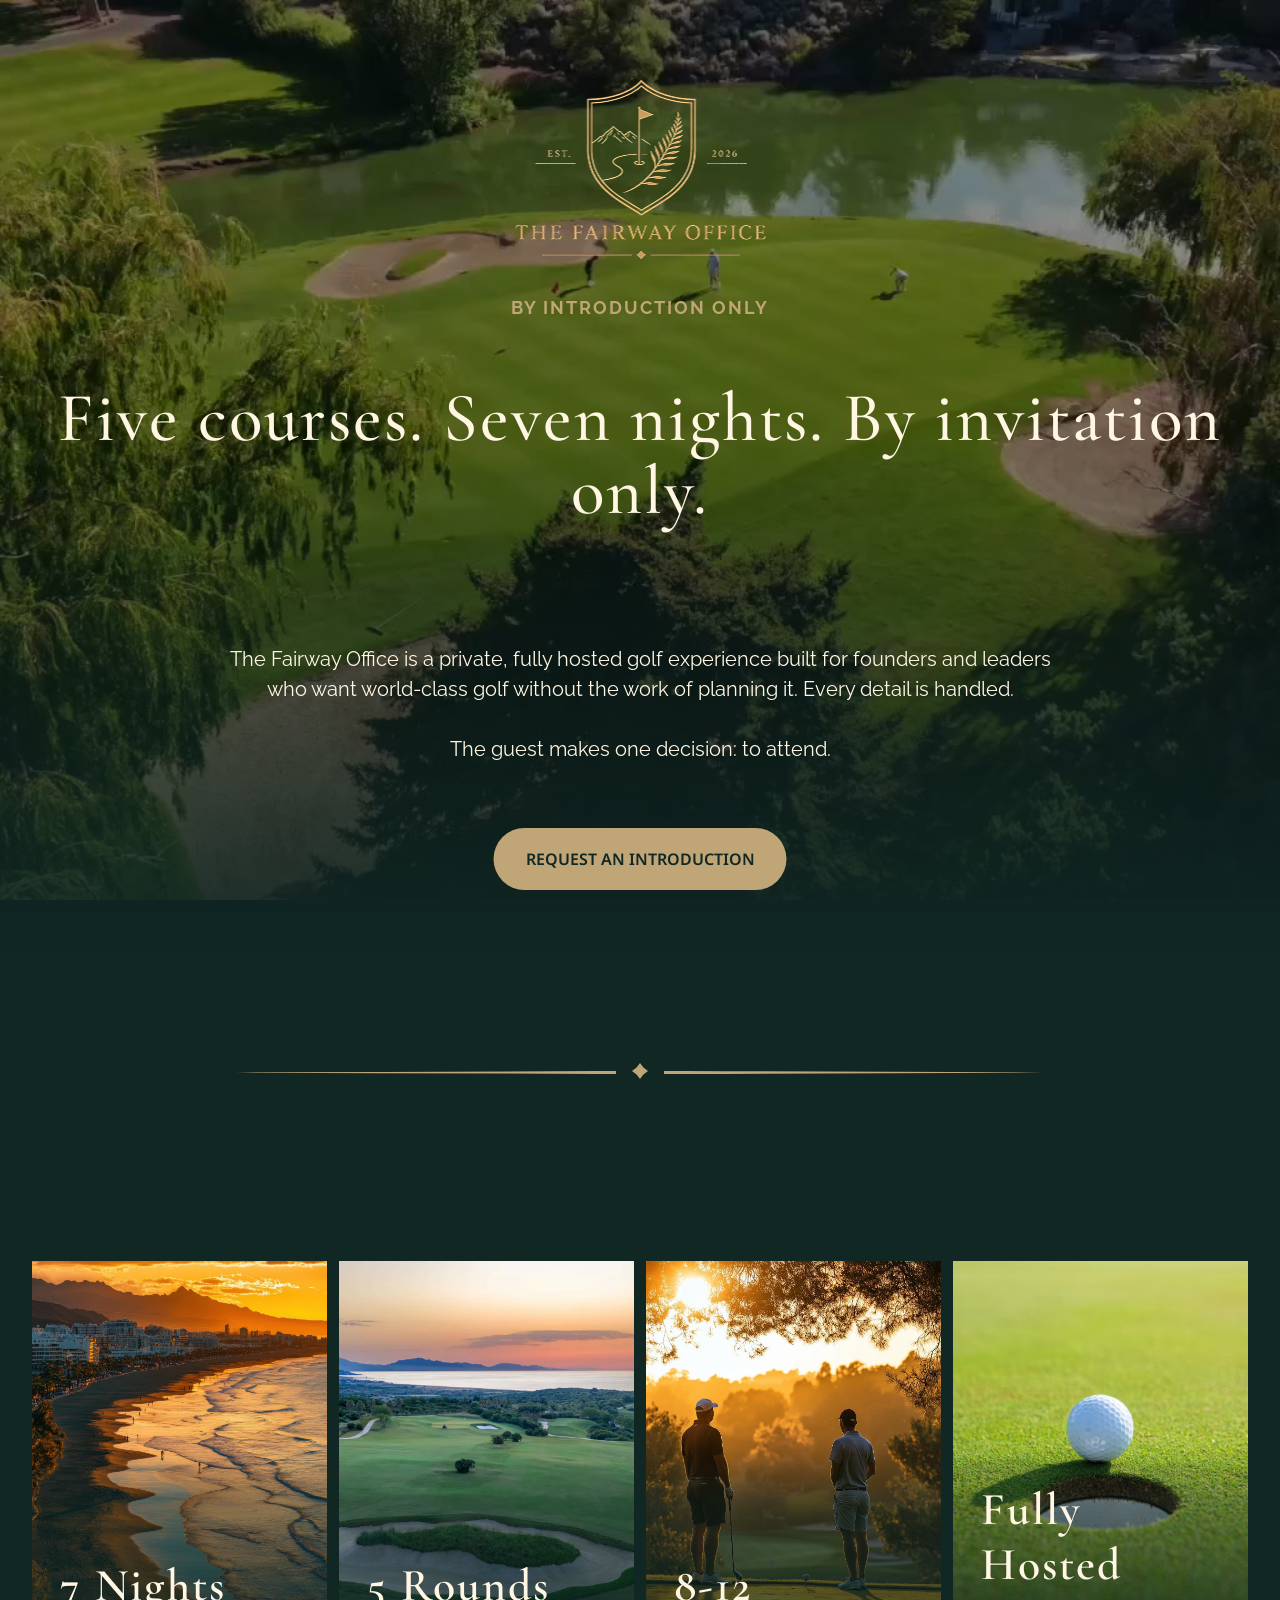
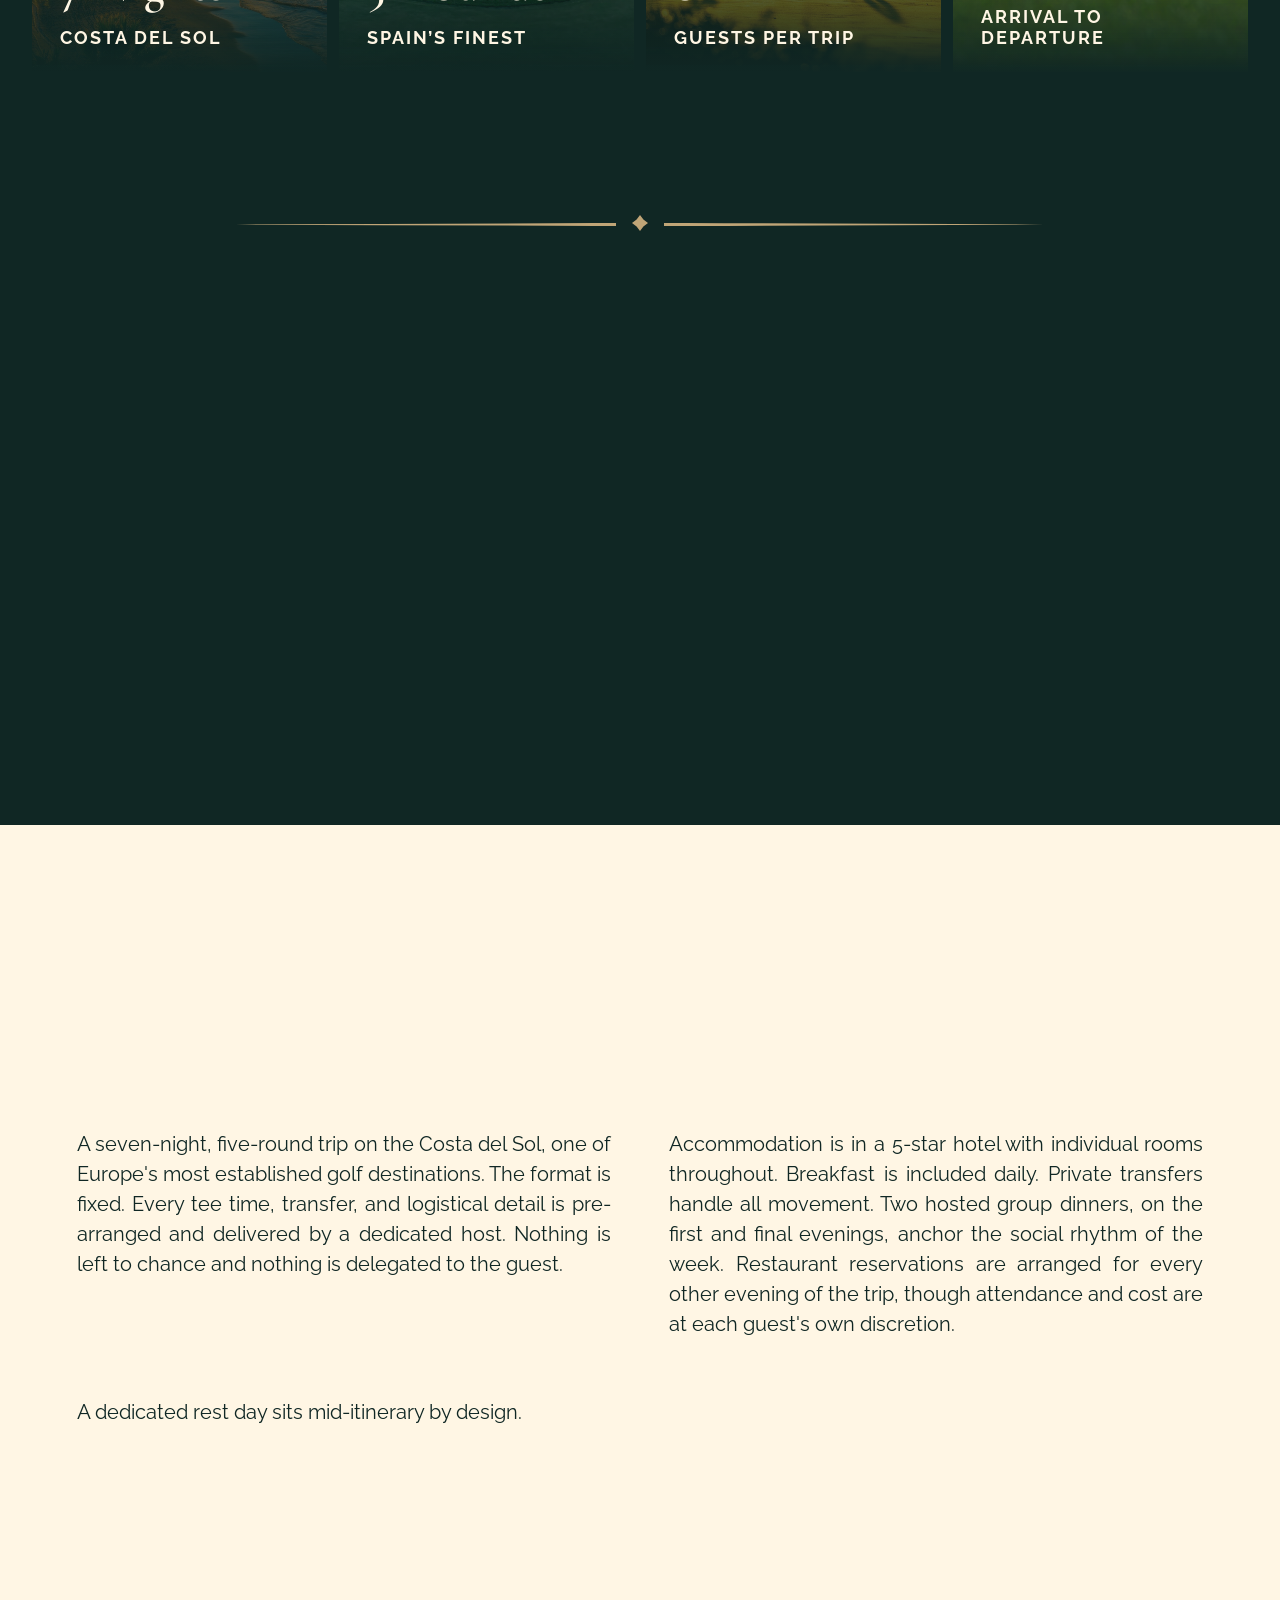
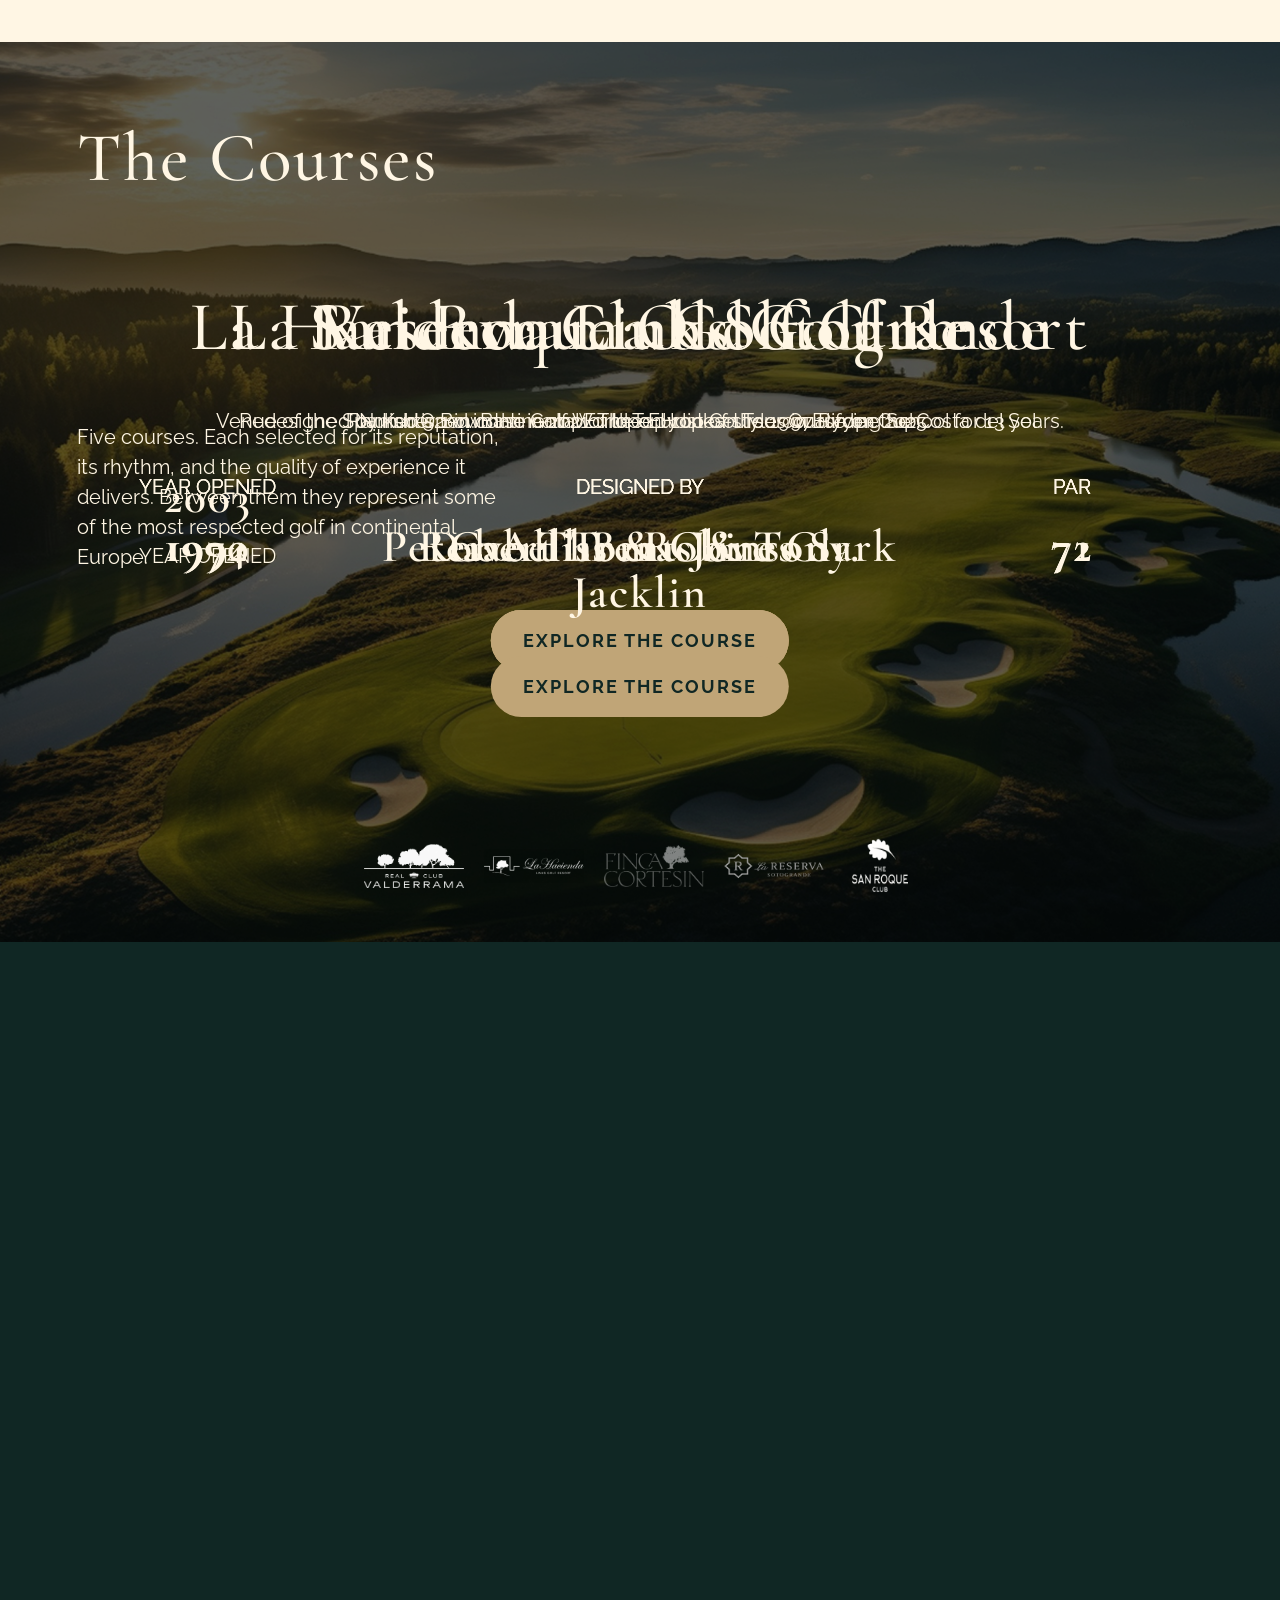
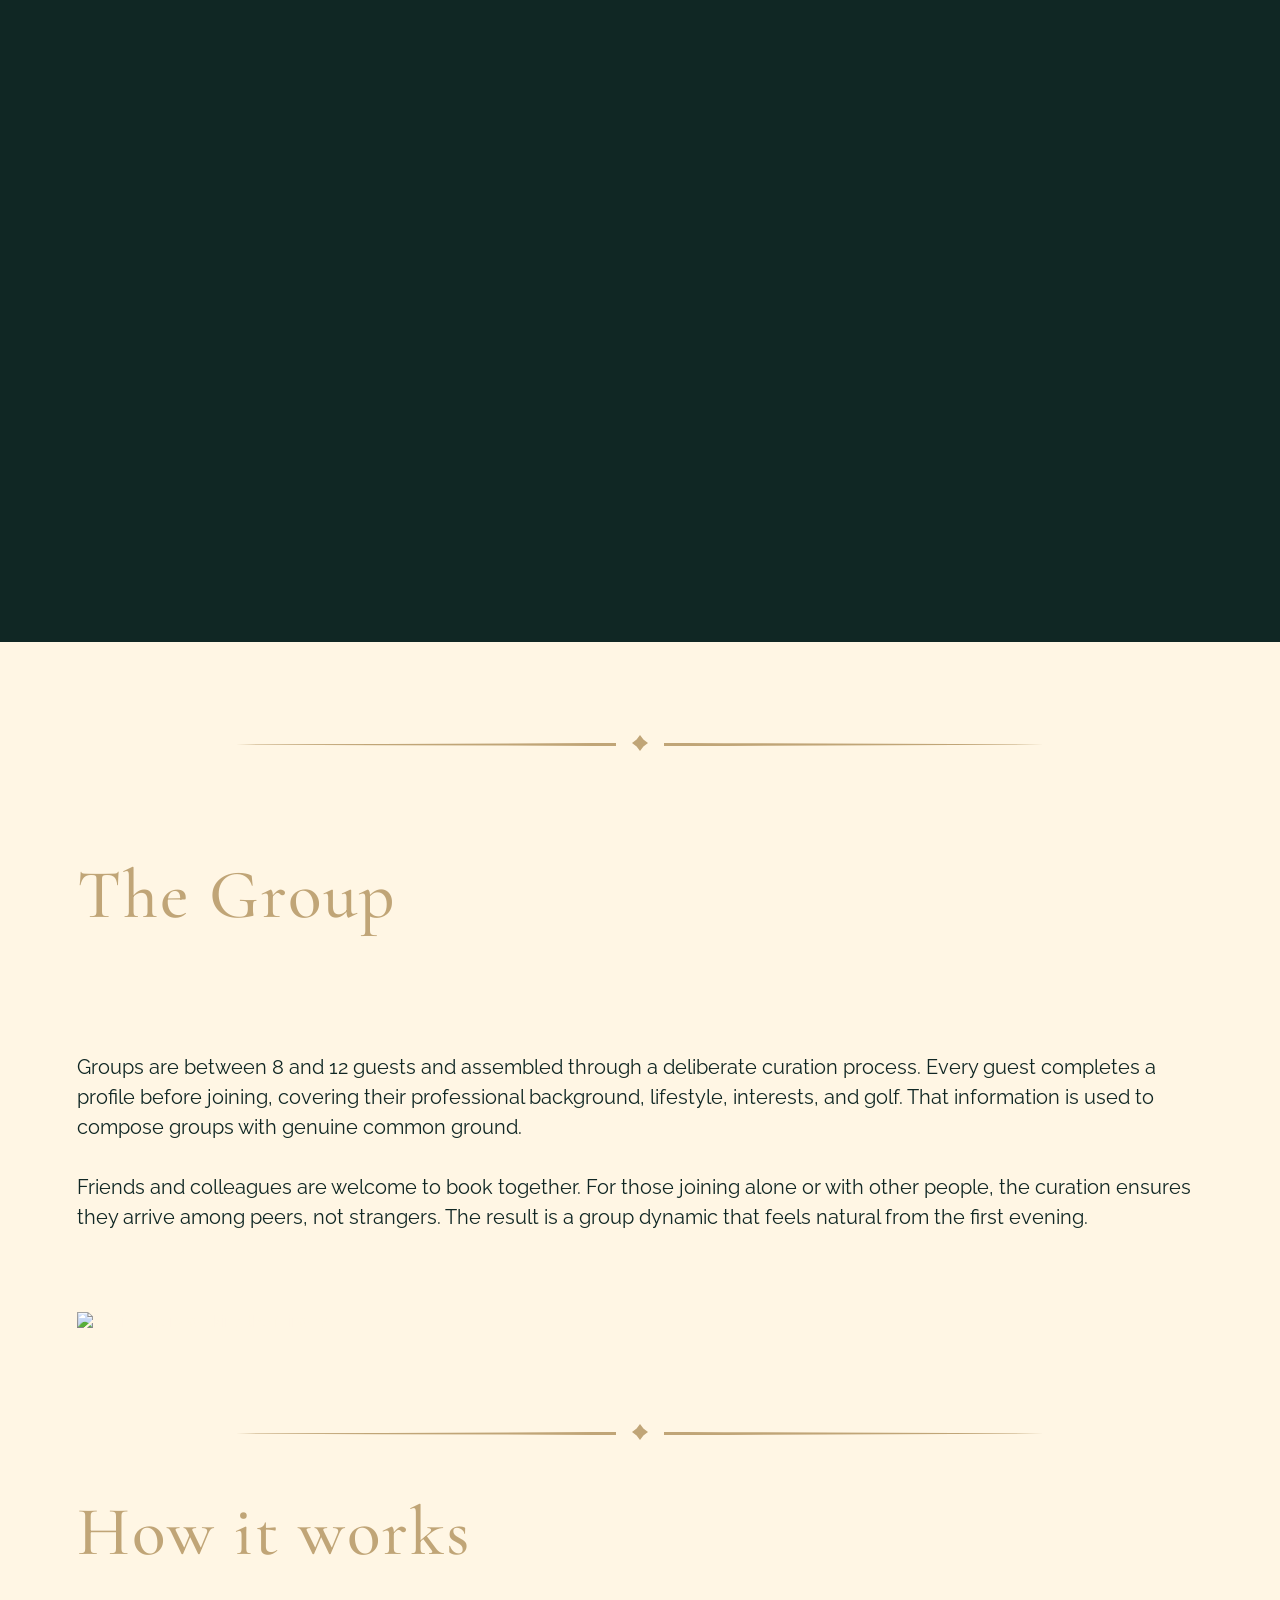
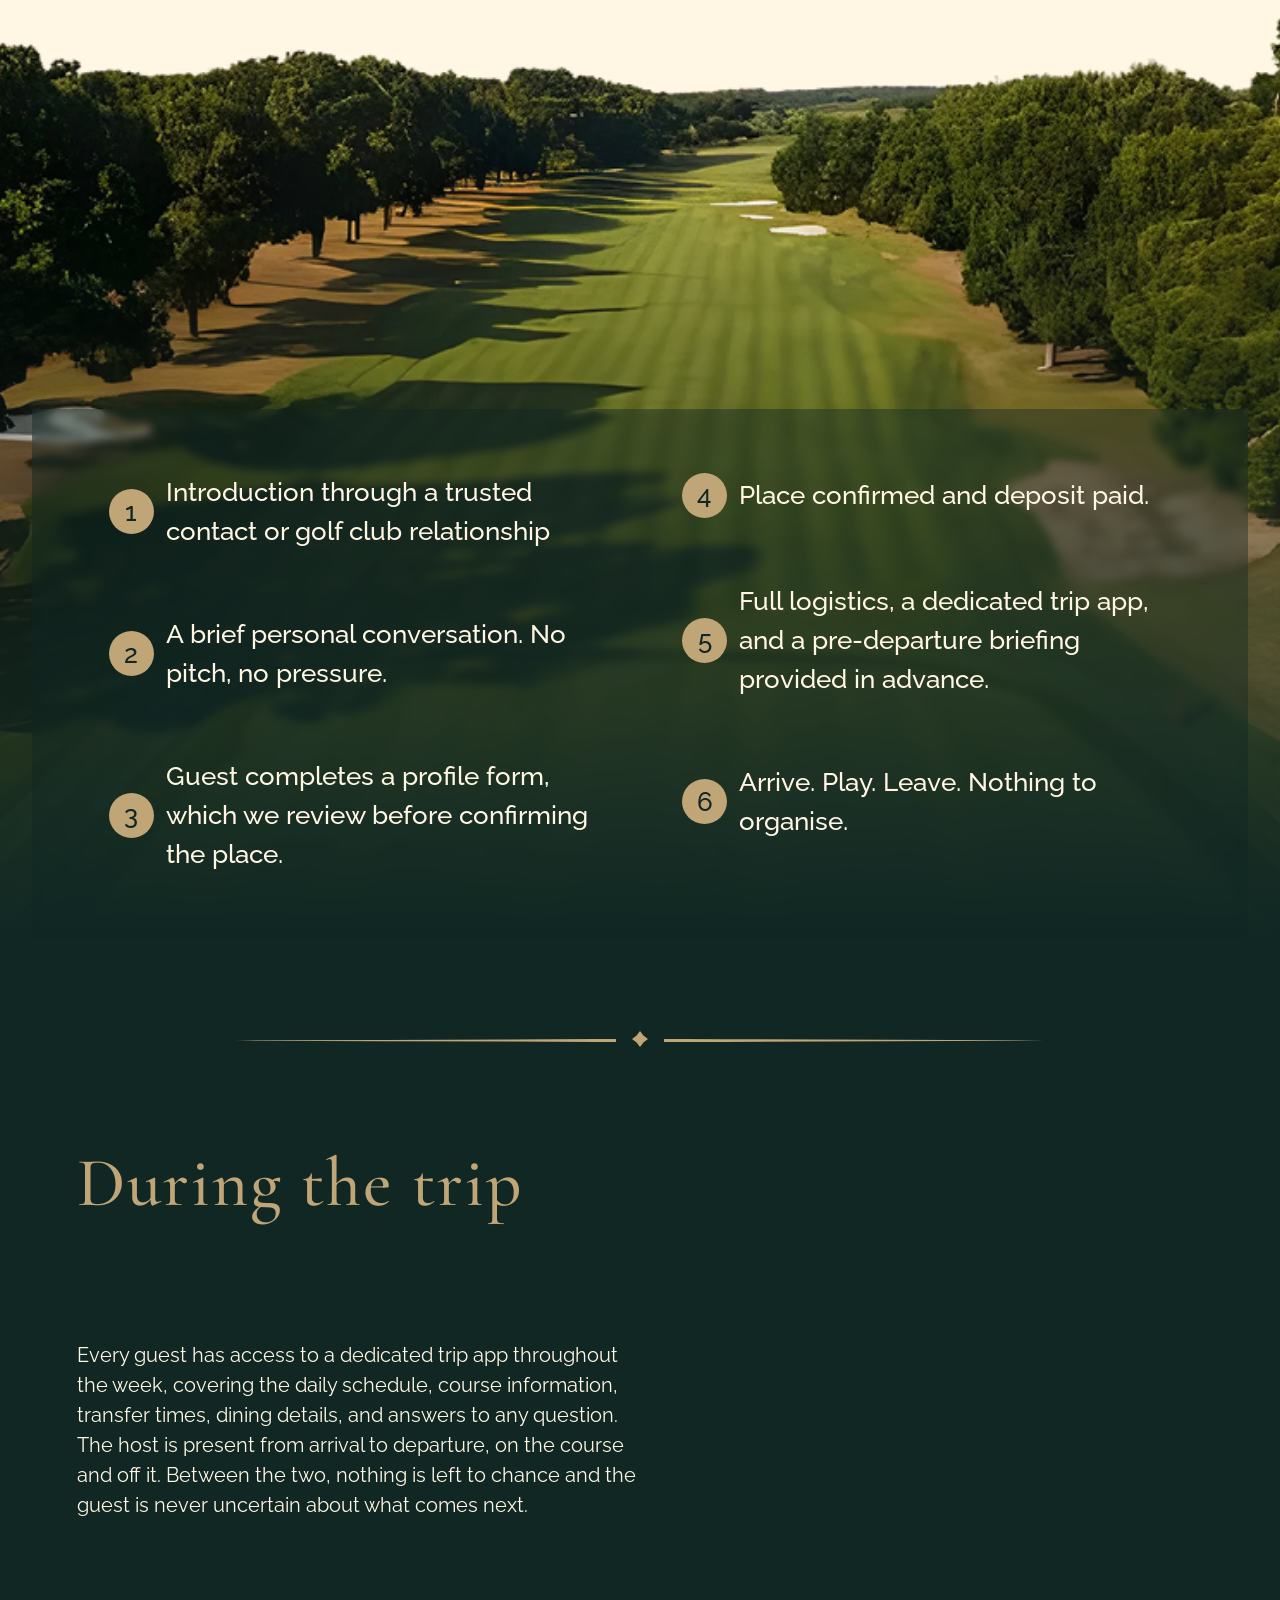
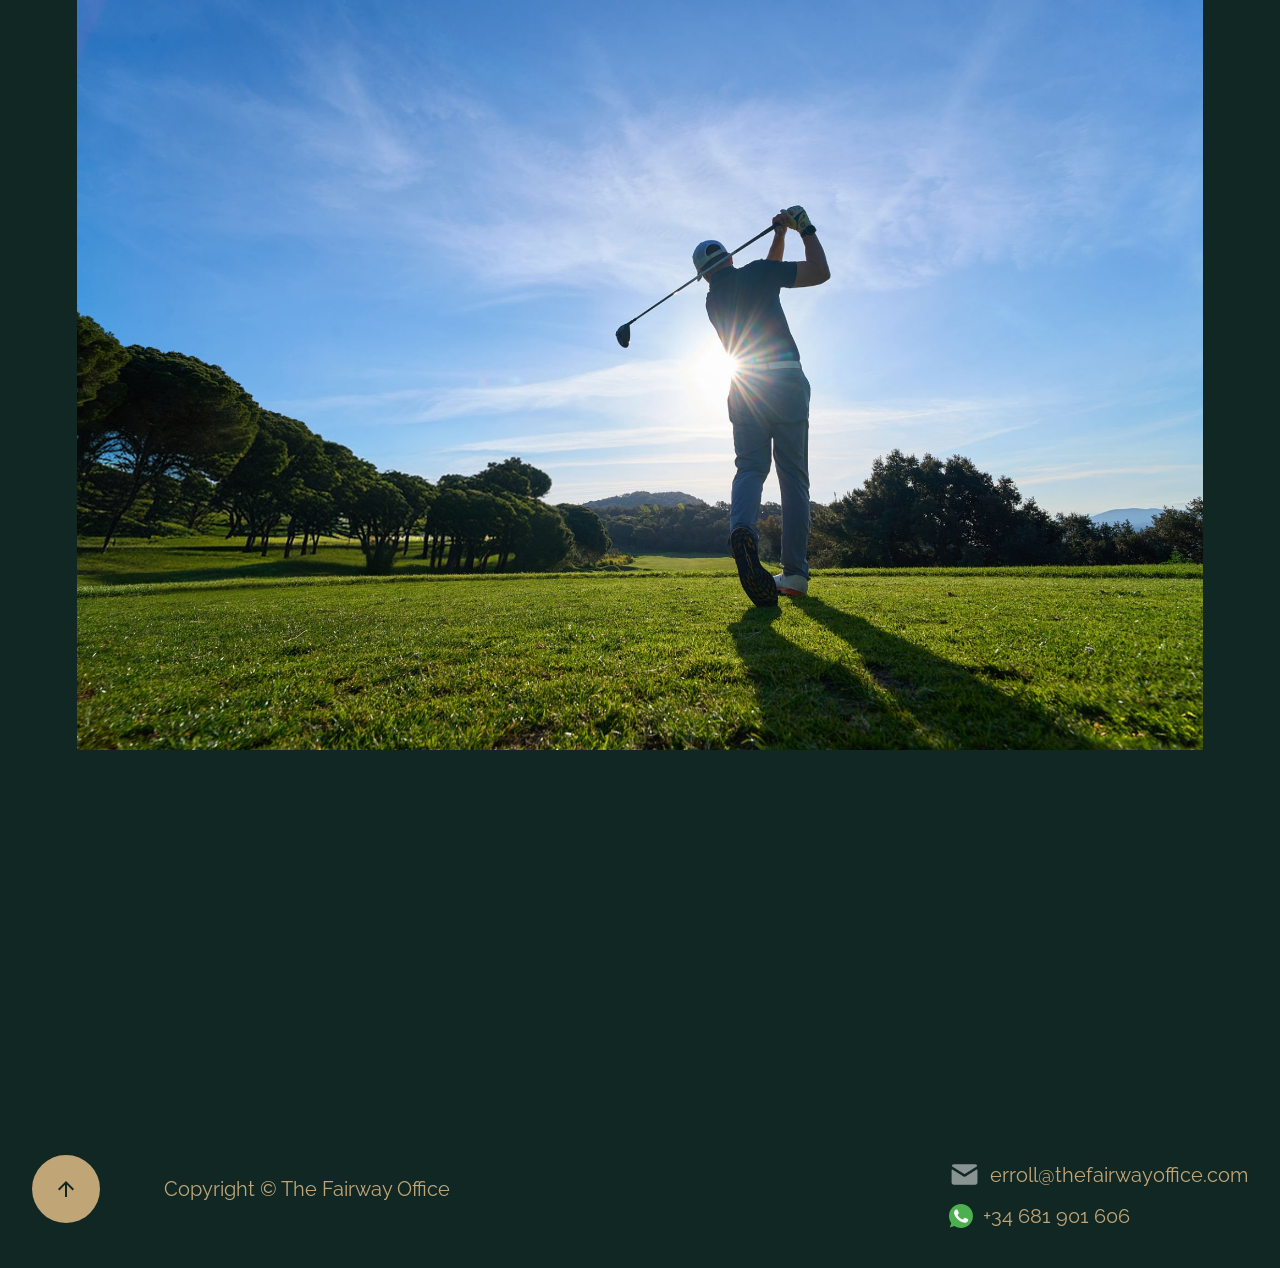
==== index.html @ 945cb7bc "Actualizado imágenes y actualizado textos de "The Courses"" ====
<!doctype html>
<html lang="en">
  <head>
    <meta charset="UTF-8" />
    <meta name="viewport" content="width=device-width, initial-scale=1.0" />
    <title>The Fairway Office</title>
    <link rel="preconnect" href="https://fonts.googleapis.com" />
    <link rel="preconnect" href="https://fonts.gstatic.com" crossorigin />
    <link
      href="https://fonts.googleapis.com/css2?family=Cormorant+Garamond:wght@400;500;600;700&family=Raleway:wght@400;500;600;700&family=Noto+Sans:wght@600&display=swap"
      rel="stylesheet"
    />
    <link rel="stylesheet" href="styles.css" />
  </head>
  <body id="top">
    <!-- ── HERO ────────────────────────────────────── -->
    <section id="hero">
      <!-- No src at parse time: script.js probes the autoplay policy with a
           detached video first. If Safari denies autoplay, the visible
           element never enters the blocked state (which paints a permanent
           native play button) and runs as an animated MP4 poster instead -->
      <video
        muted
        playsinline
        loop
        preload="auto"
        poster="assets/hero-poster.jpg"
        style="width: 100vw; height: 100vh; object-fit: cover"
      ></video>
      <div class="hero-shade"></div>
      <div class="hero-fade"></div>

      <div class="hero-inner">
        <div class="hero-brand">
          <img src="assets/logo.png" alt="The Fairway Office logo" />
          <span>By introduction only</span>
        </div>

        <h1 class="hero-title">
          Five courses. Seven nights. By invitation only.
        </h1>

        <div class="hero-lead">
          <p>
            The Fairway Office is a private, fully hosted golf experience built
            for founders and leaders who want world-class golf without the work
            of planning it. Every detail is handled.
          </p>
          <p>The guest makes one decision: to attend.</p>
        </div>

        <a href="mailto:erroll@thefairwayoffice.com" class="pill hero-cta"
          >REQUEST AN INTRODUCTION</a
        >
      </div>
    </section>

    <!-- ── ABOUT ───────────────────────────────────── -->
    <div class="divider-row">
      <img class="divider" src="assets/divider.svg" alt="" />
    </div>

    <section id="stats">
      <div class="stat-card reveal">
        <img
          src="assets/stat-1.jpg"
          alt="Golf course at sunset"
          loading="lazy"
        />
        <div class="stat-card-text">
          <strong>7 Nights</strong>
          <small>Costa del Sol</small>
        </div>
      </div>
      <div class="stat-card reveal delay-1">
        <img src="assets/stat-2.png" alt="Golfers at dusk" loading="lazy" />
        <div class="stat-card-text">
          <strong>5 Rounds</strong>
          <small>Spain&rsquo;s Finest</small>
        </div>
      </div>
      <div class="stat-card reveal delay-2">
        <img src="assets/stat-3.jpg" alt="Golf group" loading="lazy" />
        <div class="stat-card-text">
          <strong>8-12</strong>
          <small>Guests per Trip</small>
        </div>
      </div>
      <div class="stat-card reveal delay-2">
        <img src="assets/stat-4.jpg" alt="Golf ball on green" loading="lazy" />
        <div class="stat-card-text">
          <strong>Fully Hosted</strong>
          <small>Arrival to Departure</small>
        </div>
      </div>
    </section>

    <!-- ── EXPERIENCE ──────────────────────────────── -->
    <div class="divider-row" style="padding-top: 143px">
      <img class="divider" src="assets/divider.svg" alt="" />
    </div>

    <section id="experience">
      <div class="container">
        <h2 class="headline reveal">The Experience</h2>
      </div>

      <div class="collage-band">
        <div class="collage">
          <div class="panel panel-1">
            <img src="assets/experience.jpg" alt="" />
          </div>
          <div class="panel panel-2">
            <img src="assets/experience.jpg" alt="" />
          </div>
          <div class="panel panel-3">
            <img src="assets/experience.jpg" alt="Golf course panorama" />
          </div>
          <div class="panel panel-4">
            <img src="assets/experience.jpg" alt="" />
          </div>
          <div class="panel panel-5">
            <img src="assets/experience.jpg" alt="" />
          </div>
        </div>
      </div>

      <div class="cream">
        <div class="container exp-columns">
          <p class="body-text reveal">
            A seven-night, five-round trip on the Costa del Sol, one of Europe's
            most established golf destinations. The format is fixed. Every tee
            time, transfer, and logistical detail is pre-arranged and delivered
            by a dedicated host. Nothing is left to chance and nothing is
            delegated to the guest.
          </p>
          <p class="body-text reveal delay-1">
            Accommodation is in a 5-star hotel with individual rooms throughout.
            Breakfast is included daily. Private transfers handle all movement.
            Two hosted group dinners, on the first and final evenings, anchor
            the social rhythm of the week. Restaurant reservations are arranged
            for every other evening of the trip, though attendance and cost are
            at each guest's own discretion.
          </p>
          <p class="body-text reveal delay-2">
            A dedicated rest day sits mid-itinerary by design.
          </p>
        </div>
      </div>
    </section>

    <!-- ── COURSES ─────────────────────────────────── -->
    <section id="courses">
      <div class="courses-scroll-wrapper">
        <div class="courses-sticky">
          <!-- Per-course backgrounds (index 0 = overview, 1-5 = courses) -->
          <div class="courses-bgs">
            <div
              class="course-bg active"
              style="background-image: url('assets/courses-bg.jpg')"
            ></div>
            <div
              class="course-bg"
              style="background-image: url('assets/course-bg-1.jpg')"
            ></div>
            <div
              class="course-bg"
              style="background-image: url('assets/course-bg-2.jpg')"
            ></div>
            <div
              class="course-bg"
              style="background-image: url('assets/course-bg-3.jpg')"
            ></div>
            <div
              class="course-bg"
              style="background-image: url('assets/course-bg-4.jpg')"
            ></div>
            <div
              class="course-bg"
              style="background-image: url('assets/course-bg-5.jpg')"
            ></div>
          </div>

          <div class="courses-inner">
            <div class="courses-overview-slide">
              <h2 class="headline headline--cream courses-title m-reveal">
                The Courses
              </h2>

              <!-- Overview state: shown before any course is selected -->
              <p class="courses-overview-text active m-reveal delay-1">
                Five courses. Each selected for its reputation, its rhythm, and
                the quality of experience it delivers. Between them they
                represent some of the most respected golf in continental Europe.
              </p>
            </div>

            <div class="course-separator" aria-hidden="true">
              <img
                src="assets/divider.svg"
                class="course-separator__divider"
                alt=""
              />
            </div>

            <div class="course-panels">
              <div class="course-panel">
                <p class="course-name m-reveal">Valderrama Golf Club</p>
                <p class="course-stat-label m-reveal">
                  Number 1 in continental Europe. Host of the 1997 Ryder Cup.
                </p>
                <div class="course-stats m-reveal delay-1">
                  <div class="course-stat">
                    <span class="course-stat-label">YEAR OPENED</span>
                    <span class="course-stat-value">1974</span>
                  </div>
                  <div class="course-stat course-stat--wide">
                    <span class="course-stat-label">DESIGNED BY</span>
                    <span class="course-stat-value"
                      >Robert Trent Jones Sr.</span
                    >
                  </div>
                  <div class="course-stat course-stat--narrow">
                    <span class="course-stat-label">PAR</span>
                    <span class="course-stat-value">71</span>
                  </div>
                </div>
                <a
                  href="https://www.valderrama.com"
                  target="_blank"
                  class="course-cta m-reveal delay-2"
                >
                  EXPLORE THE COURSE
                </a>
              </div>

              <div class="course-separator" aria-hidden="true">
                <img
                  src="assets/divider.svg"
                  class="course-separator__divider"
                  alt=""
                />
              </div>

              <div class="course-panel">
                <p class="course-name m-reveal">
                  La Hacienda Links Golf Resort
                </p>
                <p class="course-stat-label m-reveal">
                  Redesigned by Kurtis Bowman in 2021. The only links-style
                  course on the Costa del Sol.
                </p>
                <div class="course-stats m-reveal delay-1">
                  <div class="course-stat">
                    <span class="course-stat-label">YEAR OPENED</span>
                    <span class="course-stat-value">1992</span>
                  </div>
                  <div class="course-stat course-stat--wide">
                    <span class="course-stat-label">DESIGNED BY</span>
                    <span class="course-stat-value">
                      Peter Alliss &amp; Clive Clark
                    </span>
                  </div>
                  <div class="course-stat course-stat--narrow">
                    <span class="course-stat-label">PAR</span>
                    <span class="course-stat-value">72</span>
                  </div>
                </div>
                <a
                  href="https://lahaciendagolf.com/en/"
                  target="_blank"
                  class="course-cta m-reveal delay-2"
                >
                  EXPLORE THE COURSE
                </a>
              </div>

              <div class="course-separator" aria-hidden="true">
                <img
                  src="assets/divider.svg"
                  class="course-separator__divider"
                  alt=""
                />
              </div>

              <div class="course-panel">
                <p class="course-name m-reveal">
                  Finca Cortes&#237;n Golf Club
                </p>
                <p class="course-stat-label m-reveal">
                  Venue of the 2023 Solheim Cup and the Volvo World Match Play.
                </p>
                <div class="course-stats m-reveal delay-1">
                  <div class="course-stat">
                    <span class="course-stat-label">YEAR OPENED</span>
                    <span class="course-stat-value">2007</span>
                  </div>
                  <div class="course-stat course-stat--wide">
                    <span class="course-stat-label">DESIGNED BY</span>
                    <span class="course-stat-value">Cabell B. Robinson</span>
                  </div>
                  <div class="course-stat course-stat--narrow">
                    <span class="course-stat-label">PAR</span>
                    <span class="course-stat-value">72</span>
                  </div>
                </div>
                <a
                  href="https://fincacortesin.com"
                  target="_blank"
                  class="course-cta m-reveal delay-2"
                >
                  EXPLORE THE COURSE
                </a>
              </div>

              <div class="course-separator" aria-hidden="true">
                <img
                  src="assets/divider.svg"
                  class="course-separator__divider"
                  alt=""
                />
              </div>

              <div class="course-panel">
                <p class="course-name m-reveal">La Reserva Club Sotogrande</p>
                <p class="course-stat-label m-reveal">
                  Ranked 52nd in the Golf World Top 100 Courses in Europe 2025.
                </p>
                <div class="course-stats m-reveal delay-1">
                  <div class="course-stat">
                    <span class="course-stat-value">2003</span>
                    <span class="course-stat-label">YEAR OPENED</span>
                  </div>
                  <div class="course-stat course-stat--wide">
                    <span class="course-stat-label">DESIGNED BY</span>
                    <span class="course-stat-value">Cabell B. Robinson</span>
                  </div>
                  <div class="course-stat course-stat--narrow">
                    <span class="course-stat-label">PAR</span>
                    <span class="course-stat-value">72</span>
                  </div>
                </div>
                <a
                  href="https://www.lareservaclubsotogrande.com"
                  target="_blank"
                  class="course-cta m-reveal delay-2"
                >
                  EXPLORE THE COURSE
                </a>
              </div>

              <div class="course-separator" aria-hidden="true">
                <img
                  src="assets/divider.svg"
                  class="course-separator__divider"
                  alt=""
                />
              </div>

              <div class="course-panel">
                <p class="course-name m-reveal">San Roque Old Course</p>
                <p class="course-stat-label m-reveal">
                  Venue of the Spanish Open. Base camp of the European Tour
                  Qualifying School for 13 years.
                </p>
                <div class="course-stats m-reveal delay-1">
                  <div class="course-stat">
                    <span class="course-stat-label">YEAR OPENED</span>
                    <span class="course-stat-value">1990</span>
                  </div>
                  <div class="course-stat course-stat--wide">
                    <span class="course-stat-label">DESIGNED BY</span>
                    <span class="course-stat-value"
                      >Dave Thomas &amp; Tony Jacklin</span
                    >
                  </div>
                  <div class="course-stat course-stat--narrow">
                    <span class="course-stat-label">PAR</span>
                    <span class="course-stat-value">72</span>
                  </div>
                </div>
                <a
                  href="https://sanroqueclub.com/the-old-course/"
                  target="_blank"
                  class="course-cta m-reveal delay-2"
                >
                  EXPLORE THE COURSE
                </a>
              </div>
            </div>
            <!-- /.course-panels -->

            <!-- Right logo navigation -->
            <nav class="courses-nav" aria-label="Golf courses">
              <div class="courses-nav-progress"></div>
              <div class="courses-nav-logos">
                <div
                  class="course-logo-item active"
                  tabindex="0"
                  data-course="0"
                >
                  <img
                    src="assets/course-1.png"
                    alt="Valderrama Golf Club"
                    loading="lazy"
                  />
                </div>
                <div class="course-logo-item" tabindex="0" data-course="1">
                  <img
                    src="assets/course-2.png"
                    alt="La Hacienda Links Resort"
                    loading="lazy"
                  />
                </div>
                <div class="course-logo-item" tabindex="0" data-course="2">
                  <img
                    src="assets/course-3.png"
                    alt="Finca Cortes&#237;n Golf Club"
                    loading="lazy"
                  />
                </div>
                <div class="course-logo-item" tabindex="0" data-course="3">
                  <img
                    src="assets/course-4.png"
                    alt="La Reserva Club Sotogrande"
                    loading="lazy"
                  />
                </div>
                <div
                  class="course-logo-item course-logo-item--small"
                  tabindex="0"
                  data-course="4"
                >
                  <img
                    src="assets/course-5.png"
                    alt="San Roque Old Course"
                    loading="lazy"
                  />
                </div>
              </div>
            </nav>
          </div>
          <!-- /.courses-inner -->
        </div>
        <!-- /.courses-sticky -->
      </div>
      <!-- /.courses-scroll-wrapper -->
    </section>

    <!-- ── GROUP ───────────────────────────────────── -->
    <section id="group" class="cream">
      <div class="divider-row" style="padding: 93px 0 0">
        <img class="divider" src="assets/divider.svg" alt="" />
      </div>

      <div class="group-grid">
        <div class="group-copy">
          <h2 class="headline reveal">The Group</h2>
          <div class="body-text reveal delay-1">
            <p>
              Groups are between 8 and 12 guests and assembled through a
              deliberate curation process. Every guest completes a profile
              before joining, covering their professional background, lifestyle,
              interests, and golf. That information is used to compose groups
              with genuine common ground.
            </p>
            <p>
              Friends and colleagues are welcome to book together. For those
              joining alone or with other people, the curation ensures they
              arrive among peers, not strangers. The result is a group dynamic
              that feels natural from the first evening.
            </p>
          </div>
        </div>
        <img
          src="assets/group.jpg"
          alt="Four golfers walking the fairway"
          loading="lazy"
          class="reveal delay-1"
        />
      </div>
    </section>

    <!-- ── HOW IT WORKS ────────────────────────────── -->
    <section id="how">
      <div class="divider-row" style="padding: 93px 0 0">
        <img class="divider" src="assets/divider.svg" alt="" />
      </div>

      <div class="how-head">
        <h2 class="headline reveal">How it works</h2>
      </div>

      <div class="how-photo">
        <div class="how-card">
          <div class="how-col">
            <div class="step reveal">
              <span class="step-num">1</span>
              <p>
                Introduction through a trusted contact or golf club relationship
              </p>
            </div>
            <div class="step reveal delay-1">
              <span class="step-num">2</span>
              <p>A brief personal conversation. No pitch, no pressure.</p>
            </div>
            <div class="step reveal delay-2">
              <span class="step-num">3</span>
              <p>
                Guest completes a profile form, which we review before
                confirming the place.
              </p>
            </div>
          </div>
          <div class="how-col">
            <div class="step reveal delay-1">
              <span class="step-num">4</span>
              <p>Place confirmed and deposit paid.</p>
            </div>
            <div class="step reveal delay-2">
              <span class="step-num">5</span>
              <p>
                Full logistics, a dedicated trip app, and a pre-departure
                briefing provided in advance.
              </p>
            </div>
            <div class="step reveal delay-2">
              <span class="step-num">6</span>
              <p>Arrive. Play. Leave. Nothing to organise.</p>
            </div>
          </div>
        </div>
      </div>
    </section>

    <!-- ── THE APP ─────────────────────────────────── -->
    <div class="divider-row" style="padding: 93px 0 0">
      <img class="divider" src="assets/divider.svg" alt="" />
    </div>

    <section id="app-section">
      <div class="app-grid">
        <div class="app-copy">
          <h2 class="headline reveal delay-1">During the trip</h2>
          <p class="body-text body-text--cream reveal delay-2">
            Every guest has access to a dedicated trip app throughout the week,
            covering the daily schedule, course information, transfer times,
            dining details, and answers to any question. The host is present
            from arrival to departure, on the course and off it. Between the
            two, nothing is left to chance and the guest is never uncertain
            about what comes next.
          </p>
        </div>
        <img
          src="assets/during-the-trip.png"
          alt="Golfer at sunset"
          loading="lazy"
          class="reveal delay-1"
        />
      </div>
    </section>

    <!-- ── FOOTER / CONTACT ─────────────────────────── -->
    <footer>
      <div class="eyebrow footer-eyebrow reveal"><span>Contact</span></div>

      <p class="footer-wordmark reveal delay-1">The Fairway Office</p>

      <div class="footer-bottom">
        <div class="footer-left">
          <a href="#top" class="to-top" aria-label="Back to top">
            <img src="assets/arrow.svg" alt="" />
          </a>
          <p class="footer-copy">Copyright &copy; The Fairway Office</p>
        </div>
        <div class="footer-contact">
          <a href="mailto:erroll@thefairwayoffice.com">
            <img class="icon-mail" src="assets/mail.png" alt="" />
            erroll@thefairwayoffice.com
          </a>
          <a href="https://wa.me/34681901606" target="_blank" rel="noopener">
            <img class="icon-wa" src="assets/whatsapp.svg" alt="" />
            +34 681 901 606
          </a>
        </div>
      </div>
    </footer>

    <script src="script.js"></script>
  </body>
</html>
---- styles.css ----
/* ── RESET ─────────────────────────────────────────── */
*,
*::before,
*::after {
  box-sizing: border-box;
  margin: 0;
  padding: 0;
}
html {
  scroll-behavior: smooth;
}
img {
  display: block;
}

/* ── TOKENS ─────────────────────────────────────────── */
:root {
  --green: #102724;
  --cream: #fff6e4;
  --gold: #c0a577;
  --serif: 'Cormorant Garamond', Georgia, serif;
  --sans: 'Raleway', system-ui, sans-serif;
  --ease: cubic-bezier(0.16, 1, 0.3, 1);
}

body {
  font-family: var(--sans);
  background: var(--green);
  color: var(--cream);
  overflow-x: hidden;
}

.container {
  max-width: 1512px;
  margin: 0 auto;
  padding-left: 158px;
}

/* ── SHARED TYPE ─────────────────────────────────────── */
h2.headline {
  font-family: var(--serif);
  font-weight: 500;
  font-size: clamp(4rem, 5.42vw, 82px);
  line-height: 1.05;
  letter-spacing: 2px;
  color: var(--gold);
}

h2.headline--cream {
  color: var(--cream);
}

.body-text {
  font-size: 20px;
  font-weight: 400;
  line-height: 1.5;
  color: var(--green);
}

.body-text--cream {
  color: var(--cream);
}

.eyebrow {
  display: flex;
  align-items: center;
  gap: 8px;
}

.eyebrow::before {
  content: '';
  width: 51.5px;
  height: 1px;
  background: var(--gold);
}

.eyebrow span {
  font-weight: 700;
  font-size: 18px;
  letter-spacing: 2px;
  text-transform: uppercase;
  color: var(--gold);
}

.divider {
  display: block;
  width: min(848px, 80vw);
  height: 16px;
  margin: 0 auto;
}

.pill {
  display: inline-flex;
  align-items: center;
  justify-content: center;
  padding: 20px 32px;
  border-radius: 58px;
  text-decoration: none;
  white-space: nowrap;
}

/* ── HERO ────────────────────────────────────────────── */
#hero {
  position: relative;
  height: 981px;
  overflow: hidden;
}

#hero video {
  position: absolute;
  inset: 0;
  width: 100%;
  height: 100%;
  object-fit: cover;
}

/* Safari can paint a native play button over a video whose autoplay was
   denied; keep every built-in control surface hidden on the hero */
#hero video::-webkit-media-controls,
#hero video::-webkit-media-controls-start-playback-button,
#hero video::-webkit-media-controls-overlay-play-button,
#hero video::-webkit-media-controls-panel {
  display: none !important;
  -webkit-appearance: none !important;
  opacity: 0 !important;
}

.hero-shade {
  position: absolute;
  inset: 0;
  background: rgba(0, 0, 0, 0.4);
}

.hero-fade {
  position: absolute;
  left: 0;
  right: 0;
  bottom: 0;
  height: 544px;
  background: linear-gradient(to bottom, rgba(16, 39, 36, 0) 0%, #102724 100%);
}

.hero-inner {
  position: relative;
  z-index: 2;
  height: 100%;
  max-width: 1512px;
  margin: 0 auto;
}

.hero-brand {
  position: absolute;
  top: 75px;
  left: 50%;
  transform: translateX(-50%);
  display: flex;
  flex-direction: column;
  align-items: center;
  gap: 32px;
  width: 255px;
}

.hero-brand img {
  width: 100%;
  height: auto;
}

.hero-brand span {
  font-weight: 700;
  font-size: 18px;
  letter-spacing: 2px;
  text-transform: uppercase;
  color: var(--gold);
  white-space: nowrap;
}

.hero-title {
  position: absolute;
  top: 382px;
  left: 50%;
  translate: -50%;
  width: min(1198px, 92vw);
  font-family: var(--serif);
  font-weight: 500;
  font-size: clamp(3rem, 5.42vw, 82px);
  line-height: 1.05;
  letter-spacing: 2px;
  text-align: center;
  color: var(--cream);
  opacity: 0;
  animation: fade-up 1.1s var(--ease) 0.4s forwards;
}

.hero-lead {
  position: absolute;
  top: 644px;
  left: 50%;
  translate: -50%;
  width: min(858px, 88vw);
  font-size: 20px;
  line-height: 1.5;
  text-align: center;
  color: var(--cream);
  opacity: 0;
  animation: fade-up 1.1s var(--ease) 0.7s forwards;
}

.hero-lead p + p {
  margin-top: 1.5em;
}

.hero-cta {
  position: absolute;
  top: 828px;
  left: 50%;
  translate: -50%;
  background: var(--gold);
  font-family: 'Noto Sans', var(--sans);
  font-weight: 600;
  font-size: 16px;
  color: var(--green);
  opacity: 0;
  animation: fade-up 1.1s var(--ease) 1s forwards;
  transition:
    filter 0.3s,
    scale 0.35s cubic-bezier(0.34, 1.56, 0.64, 1),
    box-shadow 0.35s;
}

.hero-cta:hover {
  filter: brightness(1.1);
  scale: 1.045;
  box-shadow:
    0 10px 32px rgba(192, 165, 119, 0.4),
    0 0 0 3px rgba(192, 165, 119, 0.18);
}

@keyframes fade-up {
  from {
    opacity: 0;
    translate: -50% 16px;
  }
  to {
    opacity: 1;
    translate: -50% 0;
  }
}

@keyframes fade-up-static {
  from {
    opacity: 0;
    transform: translateY(16px);
  }
  to {
    opacity: 1;
    transform: none;
  }
}

/* ── DIVIDER ROWS ────────────────────────────────────── */
.divider-row {
  padding: 82px 0;
}

/* ── STAT CARDS ──────────────────────────────────────── */
#stats {
  max-width: 1512px;
  margin: 100px auto 0;
  padding: 0 32px;
  display: grid;
  grid-template-columns: repeat(4, 1fr);
  gap: 12px;
}

.stat-card {
  position: relative;
  aspect-ratio: 353 / 492;
  overflow: hidden;
  background: #fff;
}

.stat-card > img {
  position: absolute;
  inset: 0;
  width: 100%;
  height: 100%;
  object-fit: cover;
  transform: scale(1.06);
  transition: transform 1.2s var(--ease);
}

.stat-card.visible > img {
  transform: scale(1);
}

.stat-card::after {
  content: '';
  position: absolute;
  inset: -1px;
  background: linear-gradient(180deg, rgba(49, 59, 55, 0) 0%, #102724 100%);
  -webkit-mask-image: linear-gradient(
    180deg,
    transparent 46%,
    rgba(0, 0, 0, 0.7) 58%,
    #000 100%
  );
  mask-image: linear-gradient(
    180deg,
    transparent 46%,
    rgba(0, 0, 0, 0.7) 58%,
    #000 100%
  );
  pointer-events: none;
}

.stat-card-text {
  position: absolute;
  left: 28px;
  right: 20px;
  bottom: 24px;
  z-index: 2;
}

.stat-card-text strong {
  display: block;
  font-family: var(--serif);
  font-weight: 600;
  font-size: clamp(2.4rem, 3.57vw, 54px);
  letter-spacing: 2px;
  color: var(--cream);
  white-space: nowrap;
}

.stat-card-text small {
  display: block;
  margin-top: 14px;
  font-weight: 700;
  font-size: 18px;
  letter-spacing: 2px;
  text-transform: uppercase;
  color: var(--cream);
  white-space: nowrap;
}

/* ── EXPERIENCE ──────────────────────────────────────── */
#experience {
  padding-top: 54px;
}

#experience h2 {
  margin-bottom: 119px;
}

.collage-band {
  background: linear-gradient(to bottom, var(--green) 50%, var(--cream) 50%);
}

.collage {
  position: relative;
  width: min(1246px, 100%);
  aspect-ratio: 1246 / 533;
  margin: 0 auto;
}

.collage .panel {
  position: absolute;
  overflow: hidden;
  background: #fff;
  opacity: 0;
}

.collage .panel img {
  position: absolute;
  max-width: none;
  object-fit: cover;
}

@keyframes panel-slide-down {
  from {
    opacity: 0;
    transform: translateY(-70px);
  }
  to {
    opacity: 1;
    transform: translateY(0);
  }
}

.collage.panels-visible .panel-3 {
  animation: panel-slide-down 0.85s var(--ease) 0.35s forwards;
}
.collage.panels-visible .panel-2,
.collage.panels-visible .panel-4 {
  animation: panel-slide-down 0.85s var(--ease) 0.7s forwards;
}
.collage.panels-visible .panel-1,
.collage.panels-visible .panel-5 {
  animation: panel-slide-down 0.85s var(--ease) 1s forwards;
}

/* Panel geometry from the Figma layout (1246×533 board, 1245×801 source image) */
.panel-1 {
  left: 0;
  top: 30.77%;
  width: 9.07%;
  height: 38.65%;
}
.panel-1 img {
  left: 0;
  top: -80.58%;
  width: 1101.77%;
  height: 388.83%;
}
.panel-2 {
  left: 9.87%;
  top: 12.57%;
  width: 18.86%;
  height: 74.86%;
}
.panel-2 img {
  left: -54.04%;
  top: -17.54%;
  width: 529.79%;
  height: 200.75%;
}
.panel-3 {
  left: 29.53%;
  top: 0;
  width: 40.93%;
  height: 100%;
}
.panel-3 img {
  left: -71.96%;
  top: 0;
  width: 244.12%;
  height: 150.28%;
}
.panel-4 {
  left: 71.27%;
  top: 12.57%;
  width: 18.86%;
  height: 74.86%;
}
.panel-4 img {
  left: -377.45%;
  top: -18.05%;
  width: 529.79%;
  height: 200.75%;
}
.panel-5 {
  left: 90.93%;
  top: 30.77%;
  width: 9.07%;
  height: 38.65%;
}
.panel-5 img {
  left: -1001.77%;
  top: -82.04%;
  width: 1101.77%;
  height: 388.83%;
}

/* Cream band */
.cream {
  background: var(--cream);
}

.exp-columns {
  display: grid;
  grid-template-columns: repeat(3, 360px);
  gap: 58px;
  justify-content: start;
  padding-top: 37px;
  padding-bottom: 215px;
}

.exp-columns p {
  text-align: justify;
}

/* ── COURSES ─────────────────────────────────────────── */
.courses-scroll-wrapper {
  position: relative;
  height: 600vh;
}

.courses-sticky {
  position: sticky;
  top: 0;
  height: 100vh;
  min-height: 600px;
  overflow: hidden;
}

.courses-bgs {
  position: absolute;
  inset: 0;
}

.course-bg {
  position: absolute;
  inset: 0;
  background-size: cover;
  background-position: center bottom;
  opacity: 0;
  transition: opacity 0.8s var(--ease);
}

.course-bg.active {
  opacity: 0.65;
}

.courses-sticky::before {
  content: '';
  position: absolute;
  inset: 0;
  z-index: 1;
  background: rgba(0, 0, 0, 0.45);
}

.courses-inner {
  position: absolute;
  inset: 0;
  left: 0;
  right: 0;
  z-index: 2;
  max-width: 1512px;
  margin: 0 auto;
}

/* ── Left side ── */
.courses-title {
  position: absolute;
  left: 158px;
  top: calc(50vh - 370px);
  transform-origin: left center;
  transition:
    font-size 0.65s var(--ease),
    transform 0.65s var(--ease),
    letter-spacing 0.65s var(--ease),
    opacity 0.4s var(--ease);
}

h2.courses-title.courses-title--small {
  font-size: clamp(1.5rem, 2.71vw, 41px);
  transform: translateY(0px);
  letter-spacing: 5px;
}

.course-panels {
  position: absolute;
  left: 158px;
  top: calc(50vh - 225px);
  width: 849px;
  display: grid;
}

.course-panel {
  grid-area: 1 / 1;
  display: flex;
  flex-direction: column;
  align-items: center;
  gap: 40px;
  opacity: 0;
  transition: opacity 0.3s var(--ease);
  pointer-events: none;
}

.course-panel.active {
  opacity: 1;
  transition: opacity 0.3s var(--ease) 0.3s;
  pointer-events: auto;
}

.course-name {
  font-family: var(--serif);
  font-size: clamp(4rem, 5.42vw, 82px);
  font-weight: 500;
  letter-spacing: 2px;
  color: var(--cream);
  text-align: center;
  width: 100%;
}

.course-stats {
  display: flex;
  gap: 40px;
  width: 100%;
  color: var(--cream);
  align-items: flex-start;
}

.course-stat {
  flex: 0 0 139px;
  display: flex;
  flex-direction: column;
  align-items: center;
  gap: 24px;
}

.course-stat--wide {
  flex: 0 0 443px;
}
.course-stat--narrow {
  flex: 0 0 187px;
  text-align: center;
}

.course-stat-value {
  display: block;
  font-family: var(--serif);
  font-size: clamp(2rem, 3.57vw, 50px);
  font-weight: 600;
  letter-spacing: 2px;
  text-align: center;
  line-height: 1;
}

.course-stat-label {
  display: block;
  font-family: var(--sans);
  font-size: 20px;
  font-weight: 400;
  line-height: 1.28;
  text-align: center;
}

.course-cta {
  display: inline-flex;
  align-items: center;
  justify-content: center;
  padding: 20px 32px;
  border-radius: 58px;
  background: var(--gold);
  font-family: var(--sans);
  font-weight: 700;
  font-size: 18px;
  letter-spacing: 2px;
  text-transform: uppercase;
  color: var(--green);
  text-decoration: none;
  white-space: nowrap;
  transition:
    filter 0.3s,
    transform 0.35s cubic-bezier(0.34, 1.56, 0.64, 1),
    box-shadow 0.35s;
}

.course-cta:hover {
  filter: brightness(1.1);
  transform: scale(1.045);
  box-shadow:
    0 10px 32px rgba(192, 165, 119, 0.4),
    0 0 0 3px rgba(192, 165, 119, 0.18);
}

/* Course separator — mobile only, hidden on desktop */
.course-separator {
  display: none;
}

/* ── Right logo nav ── */
.courses-nav {
  position: absolute;
  left: 1098px;
  top: calc(50vh - 255px);
  width: 380px;
  height: 510px;
}

/* Dim vertical line */
.courses-nav::before {
  content: '';
  position: absolute;
  left: 0;
  top: 0;
  width: 2px;
  height: calc(100% - 40px);
  background: var(--cream);
  opacity: 0.25;
}

/* Active segment of the vertical line */
.courses-nav-progress {
  position: absolute;
  left: 0;
  top: 16px;
  width: 2px;
  height: 108px;
  background: var(--cream);
  opacity: 0;
  transition:
    top 0.45s var(--ease),
    opacity 0.3s ease;
}

/* Overview text (visible before any course is selected) */
.courses-overview-text {
  position: absolute;
  left: 158px;
  top: calc(50vh - 70px);
  width: 442px;
  max-width: 80vw;
  font-size: 20px;
  font-weight: 400;
  line-height: 1.5;
  color: var(--cream);
  opacity: 0;
  transition: opacity 0.3s var(--ease);
  pointer-events: none;
}

.courses-overview-text.active {
  opacity: 1;
  transition: opacity 0.3s var(--ease) 0.3s;
  pointer-events: auto;
}

/* The global .delay-1 rule (transition-delay: 0.5s, meant for scroll
   reveals) also matches this element and would postpone its fade-out,
   overlapping the incoming course panel. Re-assert the crossfade
   delays with higher specificity. Mobile (<=960px) keeps its own
   .m-reveal.delay-1 timing. */
@media (min-width: 961px) {
  .courses-overview-text.delay-1 {
    transition-delay: 0s;
  }
  .courses-overview-text.active.delay-1 {
    transition-delay: 0.3s;
  }
}

.courses-nav-logos {
  position: absolute;
  inset: 0;
}

.course-logo-item {
  position: absolute;
  left: 36px;
  width: 188px;
  mix-blend-mode: screen;
  opacity: 0.5;
  cursor: pointer;
  transition: opacity 0.4s ease;
}

.course-logo-item:hover,
.course-logo-item:focus-visible {
  opacity: 0.8;
  outline: none;
}

.course-logo-item.active {
  opacity: 1;
}

.course-logo-item img {
  display: block;
  width: 100%;
  height: 100%;
  object-fit: contain;
}

/* Logo positions relative to .courses-nav top */
.course-logo-item:nth-child(1) {
  top: 16px;
  height: 81px;
}
.course-logo-item:nth-child(2) {
  top: 129px;
  height: 63px;
}
.course-logo-item:nth-child(3) {
  top: 210px;
  height: 80px;
}
.course-logo-item:nth-child(4) {
  top: 308px;
  height: 66px;
}
.course-logo-item--small {
  left: 76px;
  top: 394px;
  width: 105px;
  height: 72px;
}

/* ── GROUP ───────────────────────────────────────────── */
#group {
  padding-bottom: 0;
}

.group-grid {
  display: grid;
  grid-template-columns: 1fr 672px;
  gap: 80px;
  align-items: start;
  max-width: 1512px;
  margin: 108px auto 0;
  padding-left: 158px;
  padding-right: 158px;
}

.group-copy {
  display: flex;
  flex-direction: column;
  gap: 120px;
  padding-top: 0;
}

.group-copy .body-text {
  max-width: 569px;
}
.group-copy .body-text p + p {
  margin-top: 1.5em;
}

.group-grid > img {
  width: 672px;
  height: 678px;
  object-fit: cover;
  object-position: right;
  justify-self: end;
}

/* ── HOW IT WORKS ────────────────────────────────────── */
#how {
  background: var(--cream);
}

.how-head {
  max-width: 1512px;
  margin: 0 auto;
}

.how-head h2 {
  margin: 56px 0 0 158px;
}

.how-photo {
  position: relative;
  background: url('assets/how-bg.png') top / cover no-repeat;
  padding-top: 440px;
}

.how-photo::after {
  content: '';
  position: absolute;
  left: 0;
  right: 0;
  bottom: 0;
  height: 745px;
  background: linear-gradient(to bottom, rgba(16, 39, 36, 0) 0%, #102724 100%);
  pointer-events: none;
}

.how-card {
  position: relative;
  z-index: 2;
  width: min(1448px, calc(100% - 64px));
  margin: 0 auto;
  backdrop-filter: blur(4.15px);
  background: rgba(16, 39, 36, 0.4);
  padding: 110px 126px;
  display: grid;
  grid-template-columns: 1fr 1fr;
  gap: 84px;
}

.how-col {
  display: flex;
  flex-direction: column;
  gap: 64px;
}

.step {
  display: flex;
  align-items: center;
  gap: 12px;
}

.step-num {
  flex-shrink: 0;
  display: flex;
  align-items: center;
  justify-content: center;
  width: 45px;
  height: 45px;
  border-radius: 24px;
  background: var(--gold);
  font-weight: 500;
  font-size: 26px;
  color: var(--green);
}

.step p {
  font-weight: 500;
  font-size: 26px;
  line-height: 1.5;
  color: var(--cream);
}

/* ── THE APP ─────────────────────────────────────────── */
#app-section {
  max-width: 1512px;
  margin: 0 auto;
  padding: 159px 0 137px 156px;
  display: flex;
  flex-direction: column;
  gap: 16px;
}

.app-grid {
  display: grid;
  grid-template-columns: 1fr 672px;
  gap: 80px;
  align-items: start;
  padding-right: 158px;
}

.app-copy {
  display: flex;
  flex-direction: column;
  gap: 120px;
}

.app-copy .body-text {
  max-width: 569px;
}

.app-grid > img {
  width: 672px;
  height: 678px;
  object-fit: cover;
}

/* ── FOOTER / CONTACT ────────────────────────────────── */
footer {
  max-width: 1512px;
  margin: 0 auto;
  padding: 0 32px 40px;
}

.footer-eyebrow {
  margin-left: 124px;
}

.footer-wordmark {
  margin-top: 32px;
  font-family: var(--serif);
  font-weight: 400;
  font-size: clamp(4rem, 11.4vw, 176px);
  line-height: 1.18;
  letter-spacing: 0.04em;
  text-align: center;
  color: rgba(192, 165, 119, 0.5);
  opacity: 0.5;
  white-space: nowrap;
}

.footer-bottom {
  margin-top: 80px;
  display: flex;
  align-items: flex-start;
  justify-content: space-between;
  gap: 32px;
}

.footer-left {
  display: flex;
  align-items: center;
  gap: 64px;
}

.to-top {
  display: block;
  width: 68px;
  height: 68px;
}

.to-top img {
  width: 100%;
  height: 100%;
  transform: rotate(180deg);
  transition: transform 0.3s var(--ease);
}

.to-top:hover img {
  transform: rotate(180deg) translateY(4px);
}

.footer-copy {
  font-size: 20px;
  color: var(--gold);
}

.footer-contact {
  display: flex;
  flex-direction: column;
  gap: 14px;
  padding-top: 4px;
}

.footer-contact a {
  display: flex;
  align-items: center;
  gap: 10px;
  font-size: 20px;
  color: var(--gold);
  text-decoration: none;
  transition: opacity 0.2s;
}

.footer-contact a:hover {
  opacity: 0.75;
}

.footer-contact .icon-mail {
  width: 31px;
  height: 31px;
  opacity: 0.5;
  object-fit: contain;
}
.footer-contact .icon-wa {
  width: 24px;
  height: 24px;
}

/* ── SCROLL REVEAL ───────────────────────────────────── */
.reveal {
  opacity: 0;
  transform: translateY(28px);
  transition:
    opacity 1.5s var(--ease),
    transform 1.5s var(--ease);
}

.reveal.visible {
  opacity: 1;
  transform: translateY(0);
}

/* Prevent reveal from overriding the intentional half-opacity on the wordmark */
.footer-wordmark.visible {
  opacity: 0.5;
}

.delay-1 {
  transition-delay: 0.5s;
}
.delay-2 {
  transition-delay: 0.75s;
}

/* ── RESPONSIVE ──────────────────────────────────────── */
@media (max-width: 1280px) {
  .container {
    padding-left: 6vw;
    padding-right: 6vw;
  }

  .exp-columns {
    grid-template-columns: 1fr 1fr;
  }

  .courses-title {
    left: 6vw;
  }

  .courses-overview-text {
    left: 6vw;
    width: min(60vw, 442px);
  }

  .course-panels {
    top: calc(50vh - 207px);
    left: 50%;
    transform: translateX(-50%);
    width: 88vw;
    height: fit-content;
    margin: auto;
  }

  .course-stat {
    flex: 1 1 100px;
  }

  .course-stat--wide {
    flex: 2 1 200px;
  }

  .course-stat--narrow {
    flex: 1 1 100px;
  }

  .courses-nav {
    position: absolute;
    left: 0;
    right: 0;
    top: auto;
    bottom: 48px;
    width: 100%;
    height: auto;
    display: flex;
    flex-direction: column;
    align-items: center;
    gap: 12px;
  }

  .courses-nav::before {
    display: none;
  }

  .courses-nav-progress {
    display: none;
  }

  .courses-nav-logos {
    position: static;
    width: 100%;
    height: auto;
    display: flex;
    flex-direction: row;
    align-items: center;
    justify-content: center;
    gap: 20px;
    flex-wrap: wrap;
  }

  .course-logo-item {
    position: static;
    width: 100px;
    height: 56px;
  }

  .course-logo-item:nth-child(1),
  .course-logo-item:nth-child(2),
  .course-logo-item:nth-child(3),
  .course-logo-item:nth-child(4) {
    top: auto;
    height: 56px;
  }

  .course-logo-item--small {
    left: auto;
    top: auto;
    width: 72px;
    height: 56px;
  }

  .group-grid {
    grid-template-columns: 1fr;
    padding-right: 6vw;
    padding-left: 6vw;
  }

  .group-grid > img {
    width: 100%;
    height: auto;
    justify-self: start;
  }

  .group-copy .body-text {
    max-width: 100%;
  }

  .stat-card-text strong {
    white-space: normal;
  }

  .stat-card-text small {
    white-space: normal;
  }

  .how-head h2 {
    margin-left: 6vw;
  }
  .how-card {
    padding: 64px 6vw;
  }

  #app-section {
    padding: 100px 6vw;
  }

  .app-grid {
    grid-template-columns: 1fr;
    padding-right: 0;
  }

  .app-grid > img {
    width: 100%;
    height: auto;
  }

  .footer-eyebrow {
    margin-left: 0;
  }
  .footer-wordmark {
    white-space: normal;
    text-wrap: nowrap;
  }
}

@media (max-width: 960px) {
  #hero {
    height: auto;
    min-height: 100svh;
  }

  .hero-inner {
    display: flex;
    flex-direction: column;
    align-items: center;
    padding: 48px 6vw 52px;
    height: auto;
    min-height: 100svh;
  }

  .hero-brand {
    position: static;
    transform: none;
    width: 180px;
    gap: 20px;
  }
  .hero-brand span {
    font-size: 13px;
  }

  .hero-title {
    position: static;
    width: 100%;
    margin-top: auto;
    animation-name: fade-up-static;
    translate: 0;
  }

  .hero-lead {
    position: static;
    width: 100%;
    margin-top: 28px;
    font-size: 17px;
    animation-name: fade-up-static;
    translate: 0;
  }

  .hero-cta {
    position: static;
    margin-top: 40px;
    animation-name: fade-up-static;
    translate: 0;
  }

  #stats {
    grid-template-columns: 1fr;
    margin-top: 64px;
    gap: 24px;
  }

  .stat-card-text strong {
    font-size: 2.5rem;
    white-space: normal;
  }
  .stat-card-text small {
    font-size: 16px;
    white-space: normal;
  }

  .exp-columns {
    grid-template-columns: 1fr;
    padding-bottom: 100px;
  }

  .courses-scroll-wrapper {
    height: auto;
  }

  .courses-sticky {
    position: static;
    height: auto;
    min-height: unset;
    overflow: visible;
    padding: 0;
  }

  .courses-sticky::before {
    display: none;
  }

  .courses-bgs {
    display: none;
  }

  #courses {
    background: transparent;
  }

  .courses-inner {
    position: static;
    padding: 0;
    max-width: 100%;
    margin: 0;
  }

  .courses-overview-slide {
    position: relative;
    height: 100svh;
    background-color: #000;
    display: flex;
    flex-direction: column;
    justify-content: center;
    align-items: center;
    padding: 0 6vw;
    text-align: center;
  }

  .courses-overview-slide::before {
    content: '';
    position: absolute;
    inset: 0;
    background: url('assets/courses-bg.jpg') center / cover no-repeat;
    opacity: 0.5;
    pointer-events: none;
  }

  .courses-title {
    position: relative;
    z-index: 1;
    left: auto;
    top: auto;
    transform: none;
    transition: none;
    margin-bottom: 16px;
  }

  h2.courses-title.courses-title--small {
    font-size: clamp(3rem, 5.42vw, 82px);
    transform: none;
    letter-spacing: 2px;
  }

  .courses-overview-text {
    position: relative;
    z-index: 1;
    top: auto;
    left: auto;
    width: 100%;
    max-width: 100%;
    opacity: 1;
    pointer-events: auto;
    font-size: 17px;
  }

  .course-panels {
    position: static;
    width: 100%;
    display: flex;
    flex-direction: column;
    gap: 0;
    transform: none;
  }

  .course-panel {
    position: relative;
    height: 100svh;
    display: flex;
    flex-direction: column;
    justify-content: center;
    align-items: center;
    padding: 48px 6vw;
    opacity: 1;
    pointer-events: auto;
    background-color: #000;
    gap: 40px;
  }

  .course-panel::before {
    content: '';
    position: absolute;
    inset: 0;
    background-image: var(--course-bg);
    background-size: cover;
    background-position: center;
    opacity: 0.5;
    pointer-events: none;
  }

  /* Vignette oscurece bordes top/bottom para fundirse con separadores */
  .course-panel::after {
    content: '';
    position: absolute;
    inset: 0;
    background: linear-gradient(
      to bottom,
      rgba(16, 39, 36, 0.88) 0%,
      transparent 22%,
      transparent 76%,
      rgba(16, 39, 36, 0.92) 100%
    );
    pointer-events: none;
  }

  .course-panel:nth-child(1) {
    --course-bg: url('assets/course-bg-1.jpg');
  }
  .course-panel:nth-child(3) {
    --course-bg: url('assets/course-bg-2.jpg');
  }
  .course-panel:nth-child(5) {
    --course-bg: url('assets/course-bg-3.jpg');
  }
  .course-panel:nth-child(7) {
    --course-bg: url('assets/course-bg-4.jpg');
  }
  .course-panel:nth-child(9) {
    --course-bg: url('assets/course-bg-5.jpg');
  }

  .courses-nav {
    display: none;
  }

  .course-separator {
    display: flex;
    align-items: center;
    justify-content: center;
    padding: 0 6vw;
    height: 200px;
    margin-top: -100px;
    margin-bottom: -100px;
    position: relative;
    z-index: 2;
  }

  .course-separator::before {
    content: '';
    position: absolute;
    inset: 0;
    background: linear-gradient(
      to bottom,
      transparent 0%,
      rgba(16, 39, 36, 0.25) 38%,
      rgba(16, 39, 36, 0.25) 62%,
      transparent 100%
    );
    pointer-events: none;
  }

  .course-separator__divider {
    width: min(848px, 80vw);
    height: 16px;
    position: relative;
    z-index: 1;
  }

  .course-name {
    position: relative;
    z-index: 1;
    text-align: center;
    margin-bottom: 0;
  }

  .course-stats {
    position: relative;
    z-index: 1;
    flex-direction: column;
    gap: 24px;
    width: 100%;
    align-items: center;
  }

  .course-stat,
  .course-stat--wide,
  .course-stat--narrow {
    flex: none;
    width: 100%;
    align-items: center;
    gap: 8px;
    padding: 0;
    border-left: none;
    padding-top: 24px;
  }

  .course-stat:first-child {
    border-top: none;
    padding-top: 0;
  }

  .course-stat-value {
    font-size: clamp(1.5rem, 9vw, 2.5rem);
    text-align: center;
    font-weight: 700;
  }

  .course-stat-label {
    font-size: 16px;
    letter-spacing: 1.5px;
    text-align: center;
    line-height: 1.3;
  }

  .course-cta {
    position: relative;
    z-index: 1;
    font-size: 14px;
    padding: 16px 24px;
    letter-spacing: 1px;
  }

  .group-copy {
    gap: 48px;
  }

  .how-head h2 {
    margin-top: 48px;
  }
  .how-photo {
    padding-top: 220px;
  }
  .how-card {
    grid-template-columns: 1fr;
    gap: 40px;
  }
  .how-col {
    gap: 40px;
  }
  .step p {
    font-size: 19px;
  }
  .step-num {
    width: 38px;
    height: 38px;
    font-size: 19px;
  }

  .app-copy {
    gap: 48px;
  }
  #app-section {
    padding: 80px 6vw;
  }

  .footer-bottom {
    flex-direction: column;
    align-items: flex-start;
  }
  .footer-left {
    gap: 24px;
  }

  /* Mobile scroll-reveal for courses section */
  .m-reveal {
    opacity: 0;
    transform: translateY(24px);
    transition:
      opacity 1.3s var(--ease),
      transform 1.3s var(--ease);
  }
  .m-reveal.visible {
    opacity: 1;
    transform: translateY(0);
  }
  .m-reveal.delay-1 {
    transition-delay: 0.25s;
  }
  .m-reveal.delay-2 {
    transition-delay: 0.5s;
  }
  /* .courses-overview-text.active has specificity 0,2,0 — override it */
  .courses-overview-text.m-reveal {
    opacity: 0;
    transform: translateY(24px);
  }
  .courses-overview-text.m-reveal.visible {
    opacity: 1;
    transform: translateY(0);
  }
}

@media (max-width: 480px) {
  .footer-wordmark {
    white-space: nowrap;
    font-size: clamp(1.5rem, 9.5vw, 3rem);
  }
}
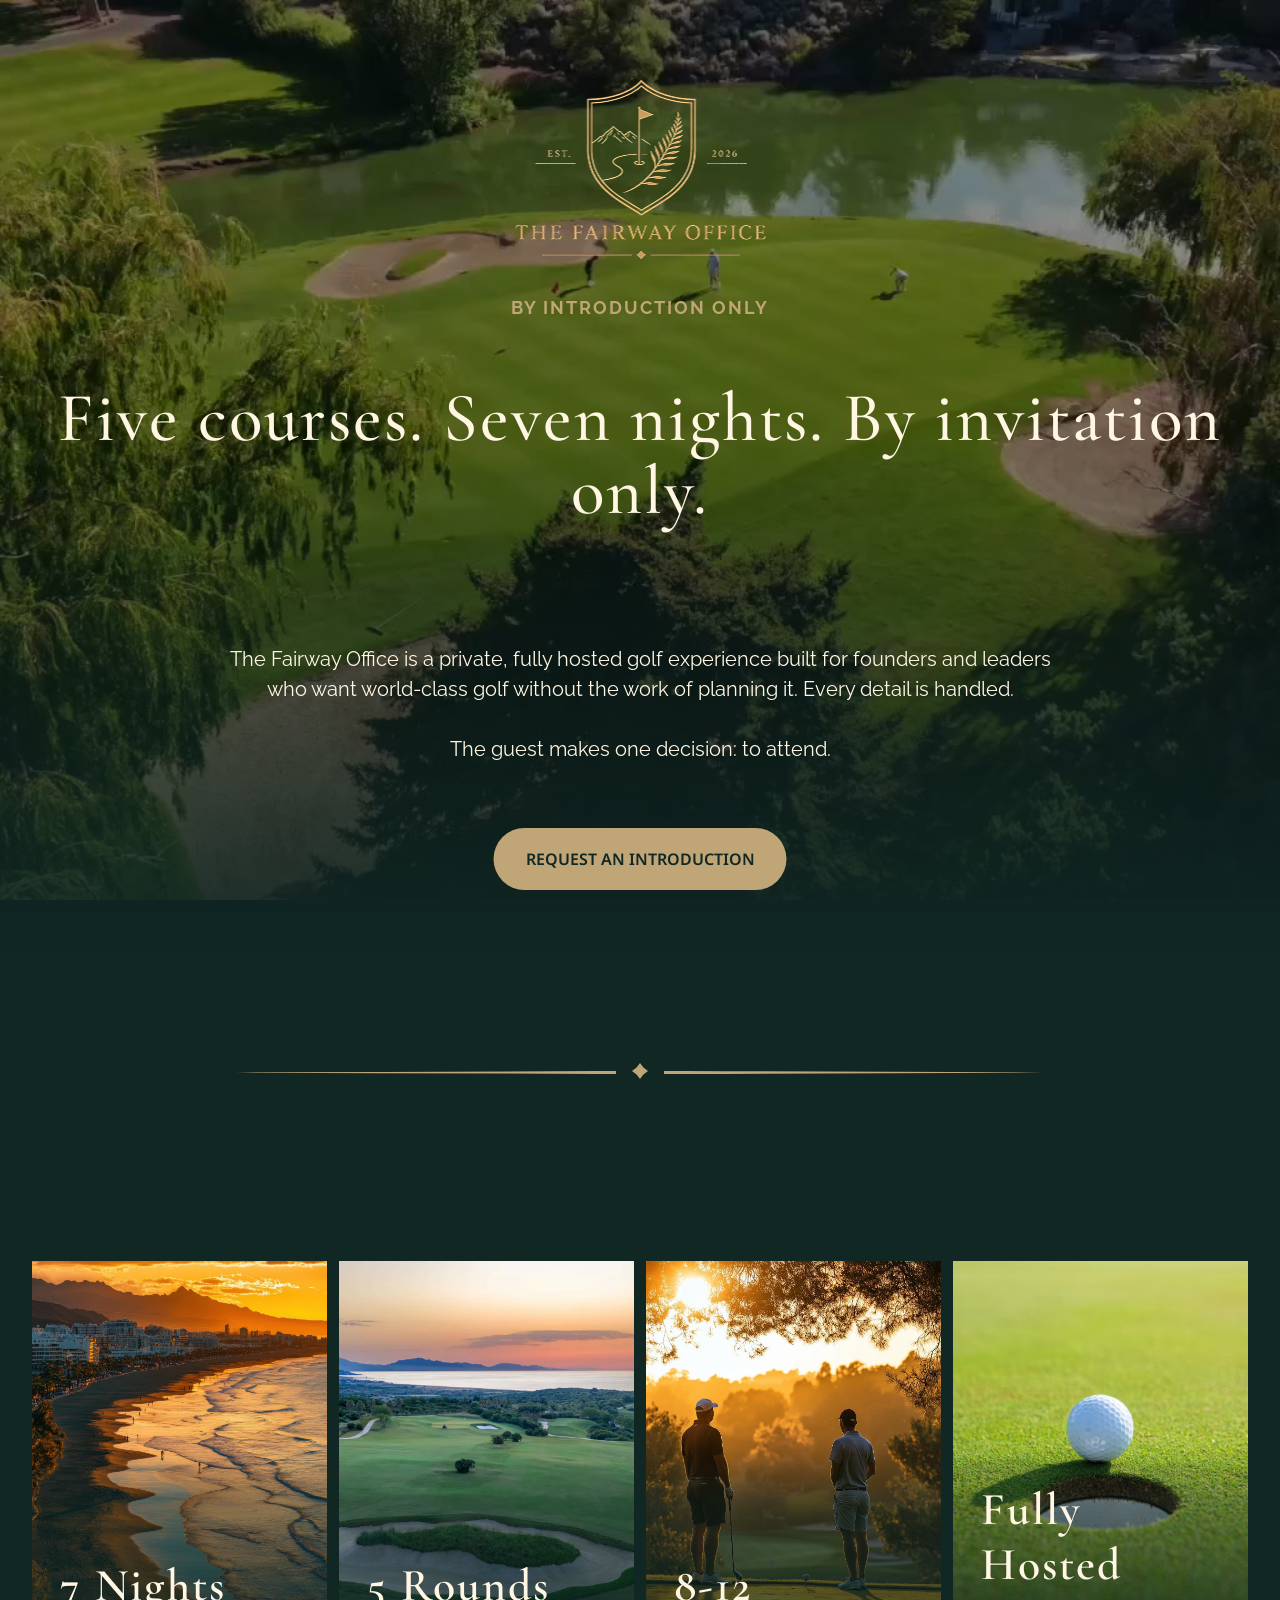
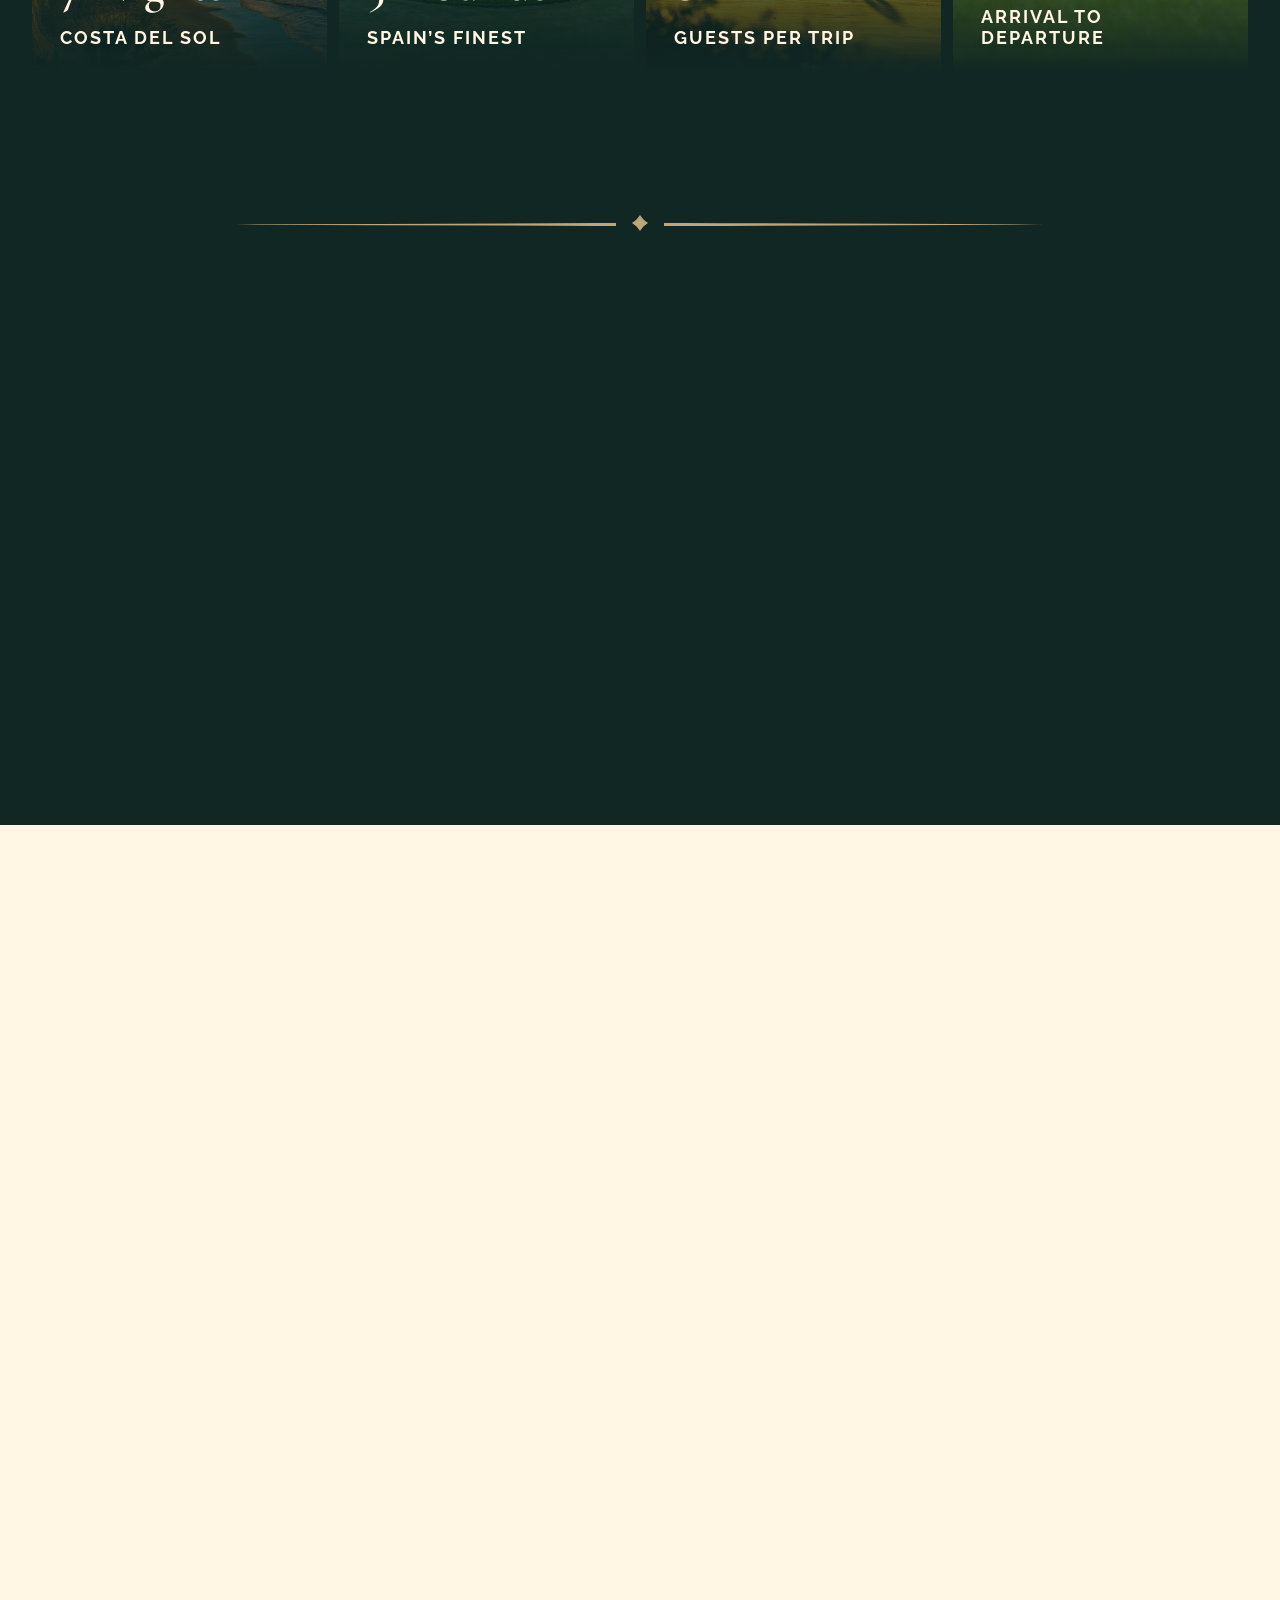
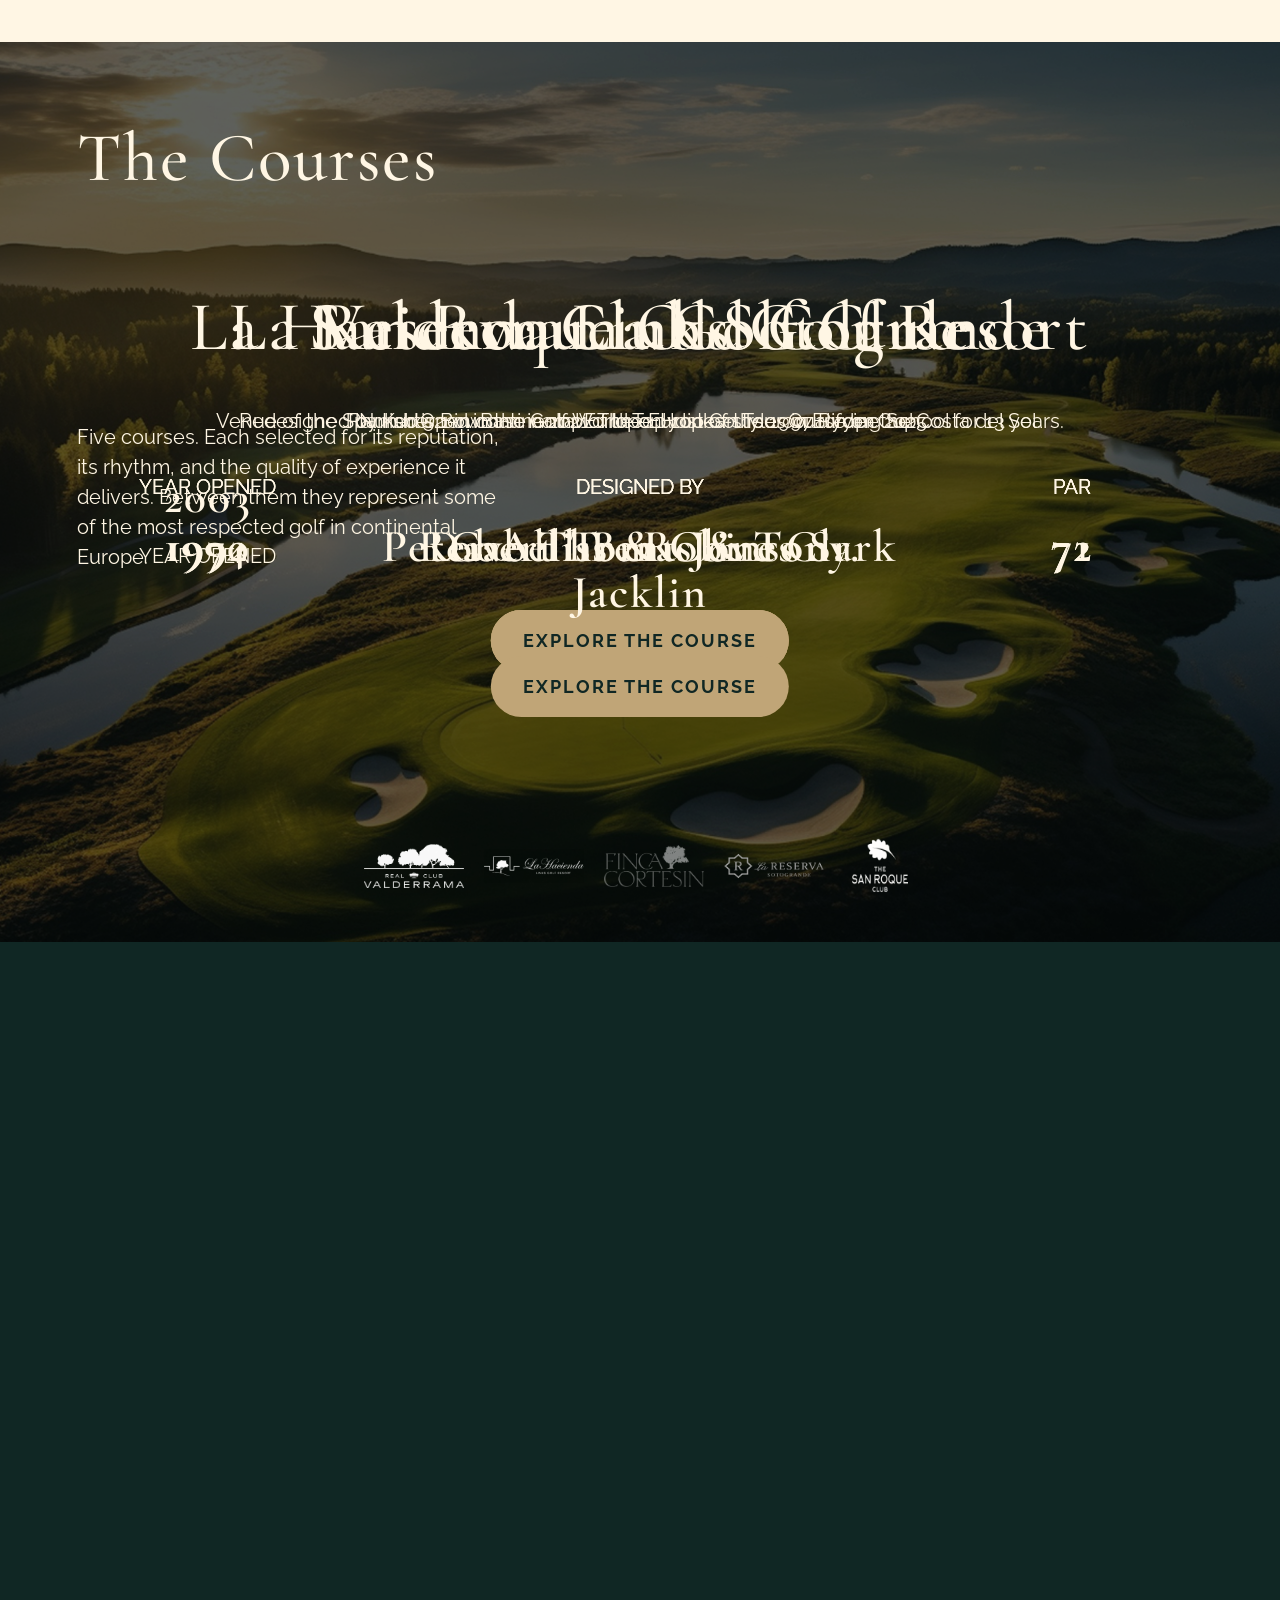
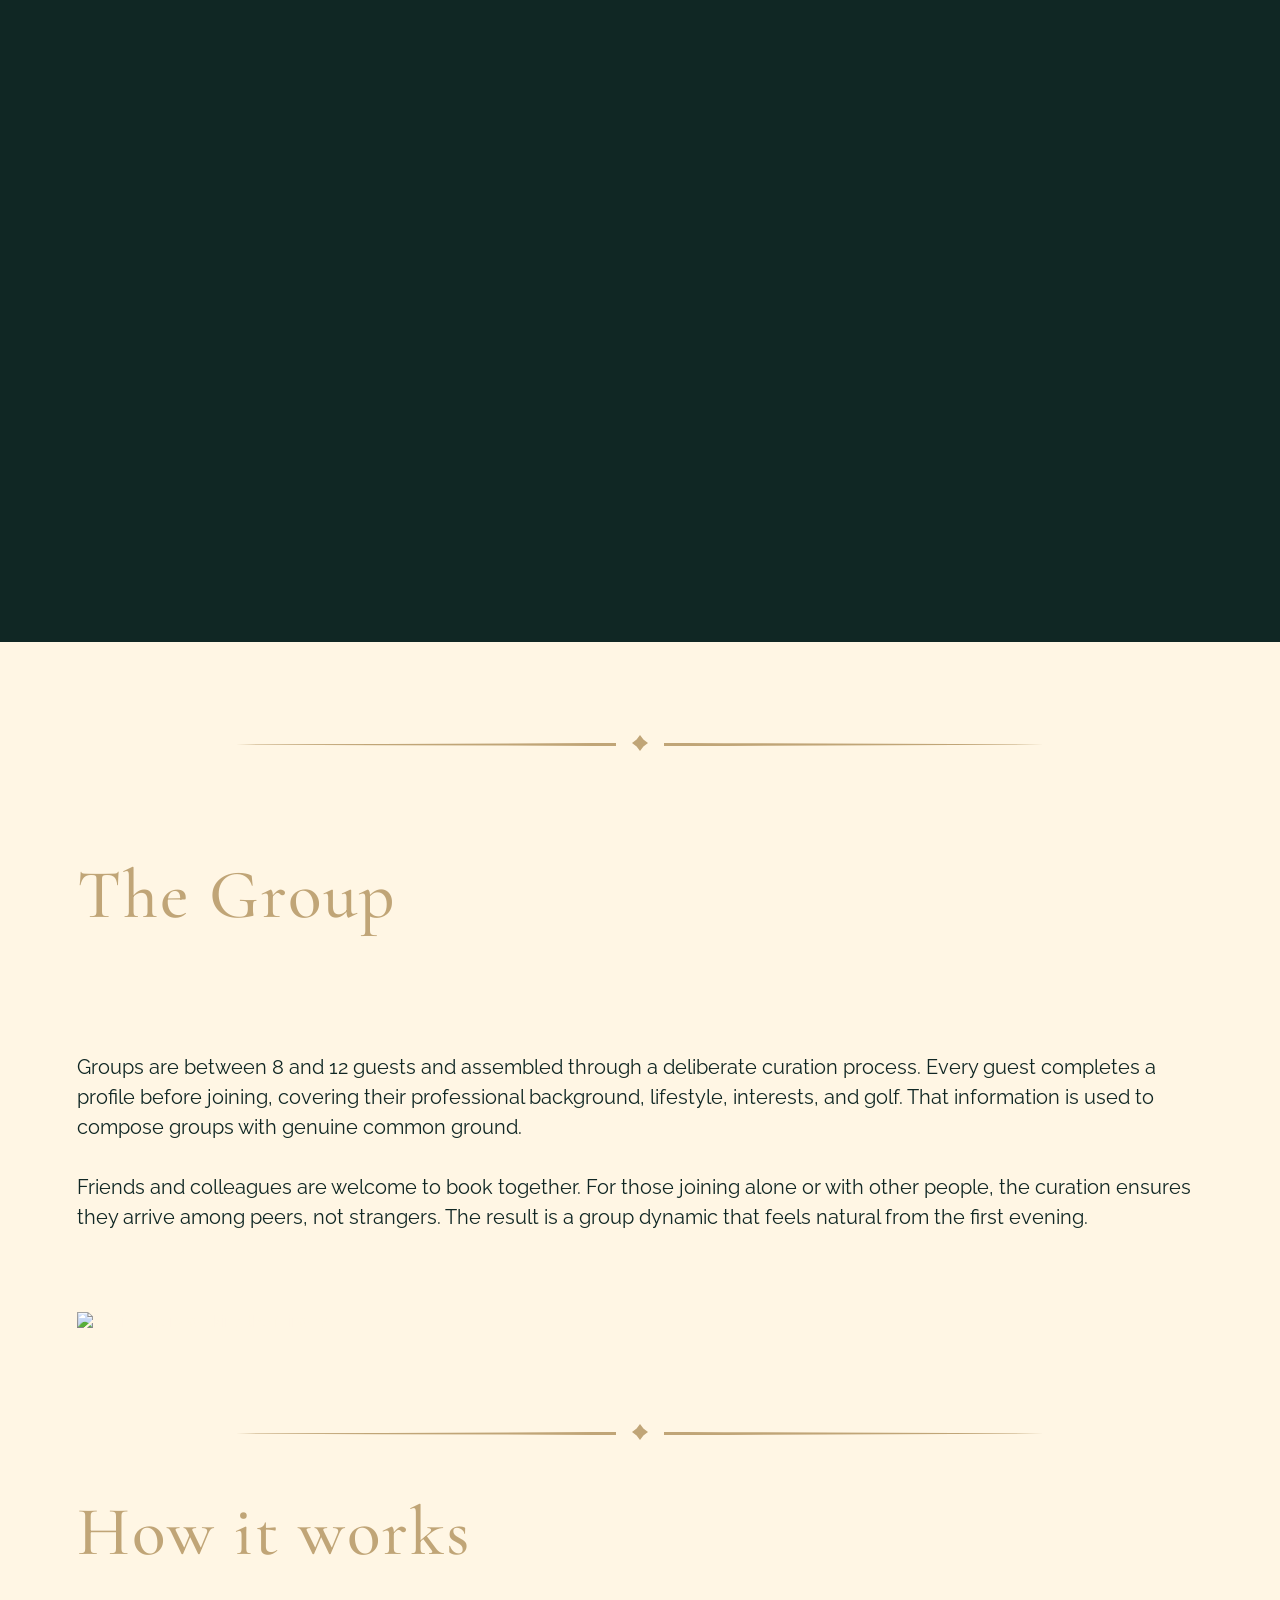
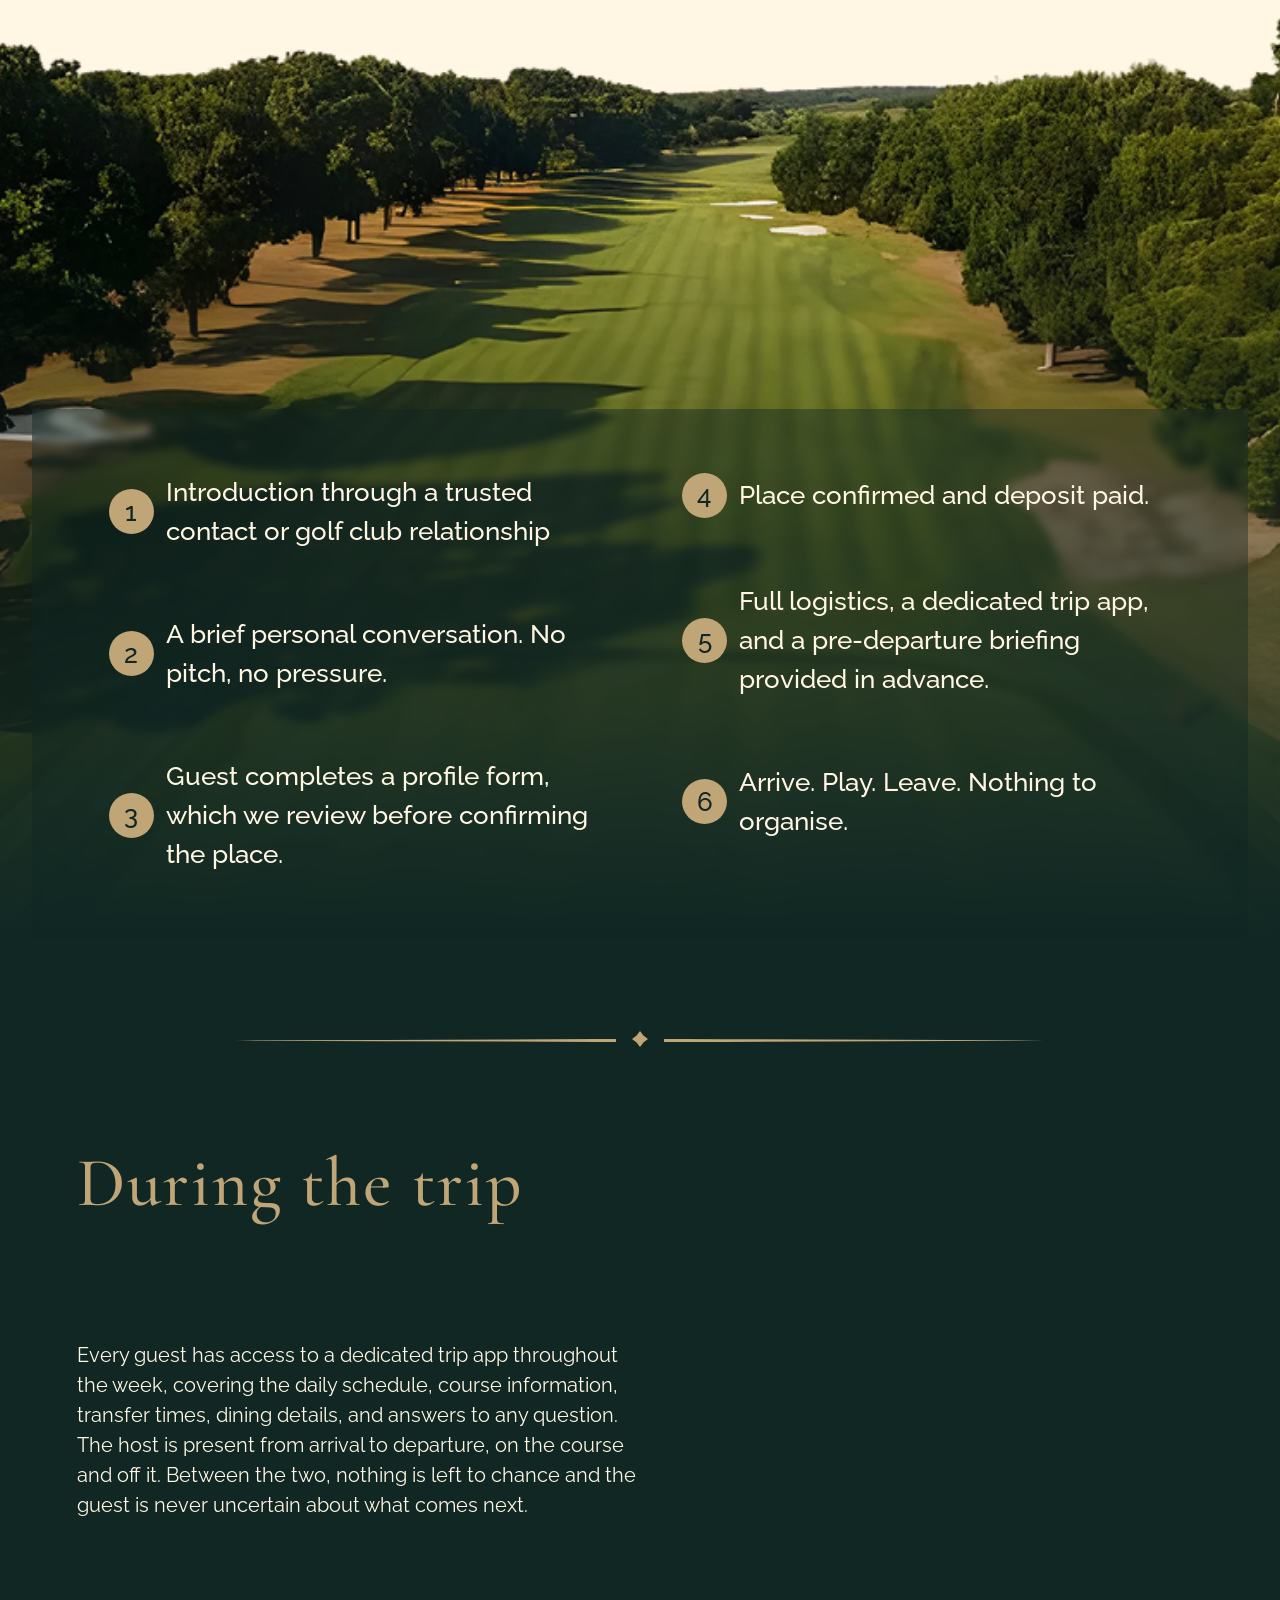
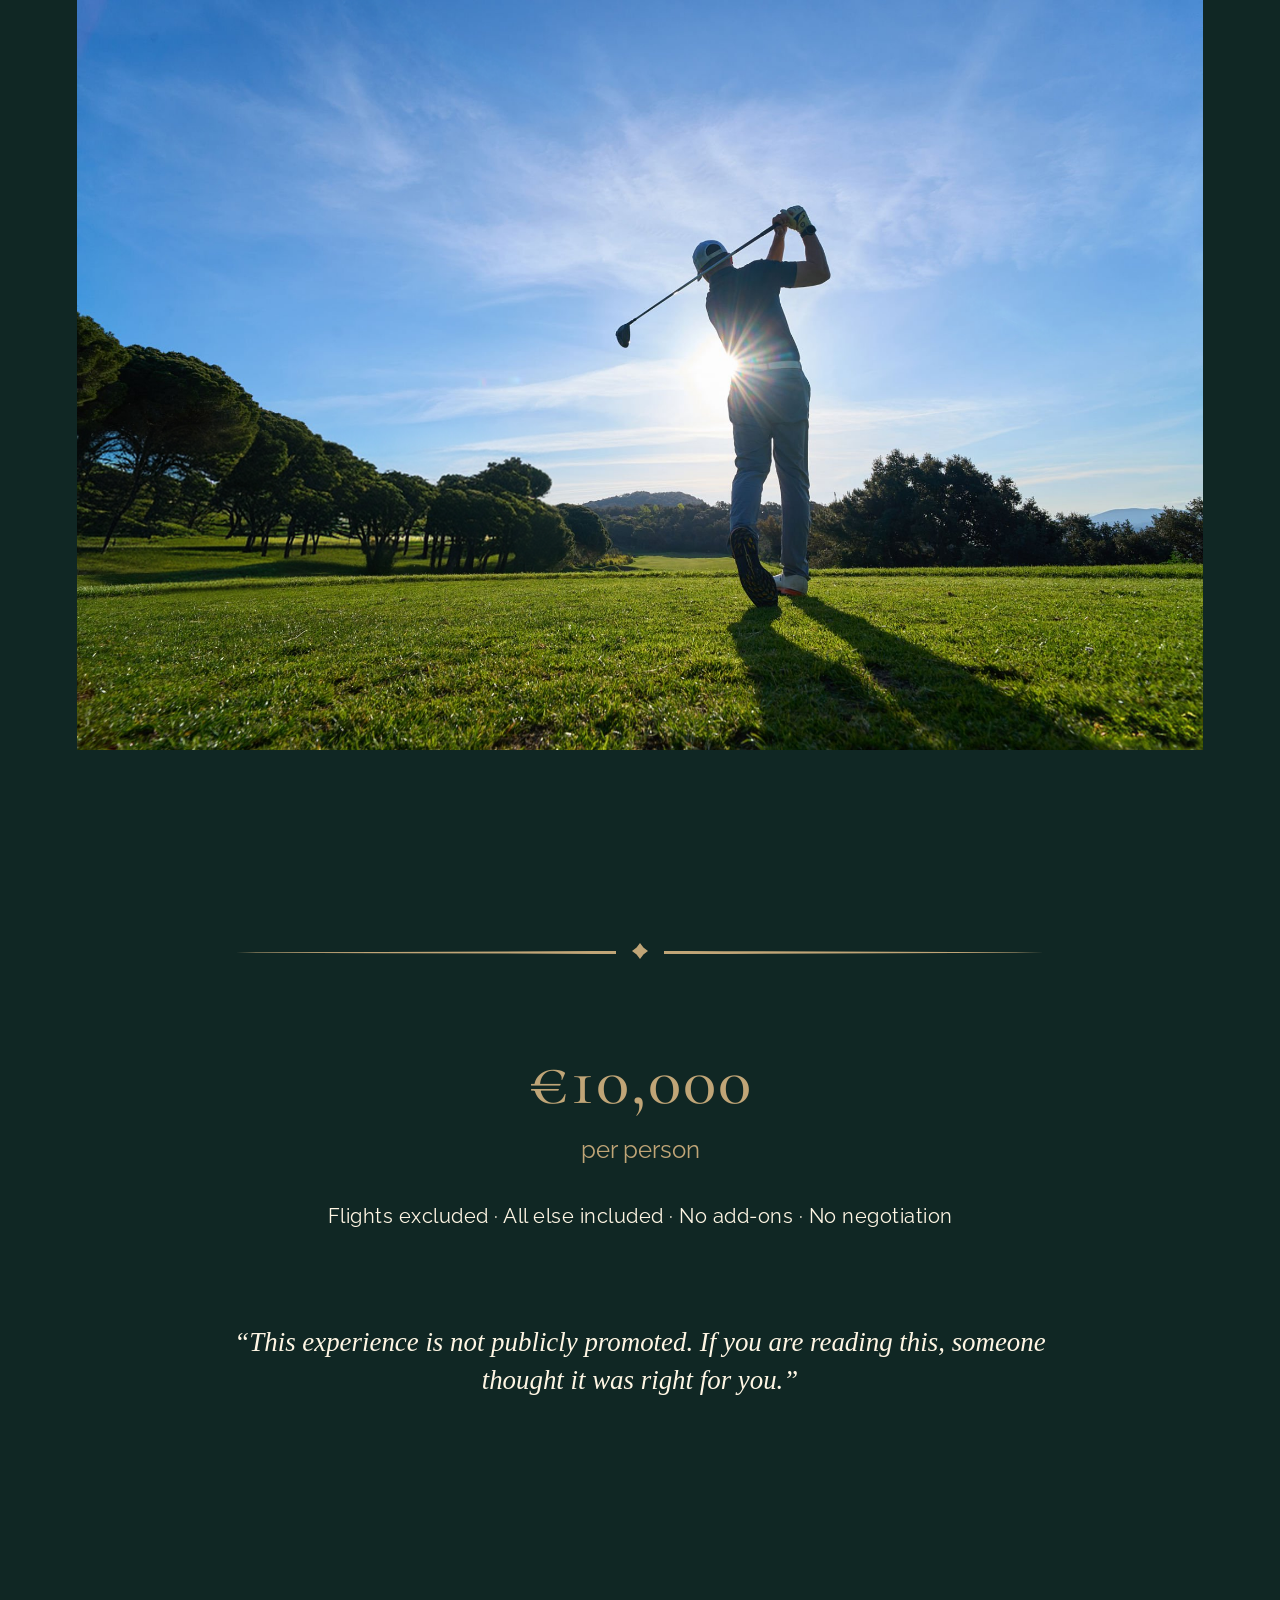
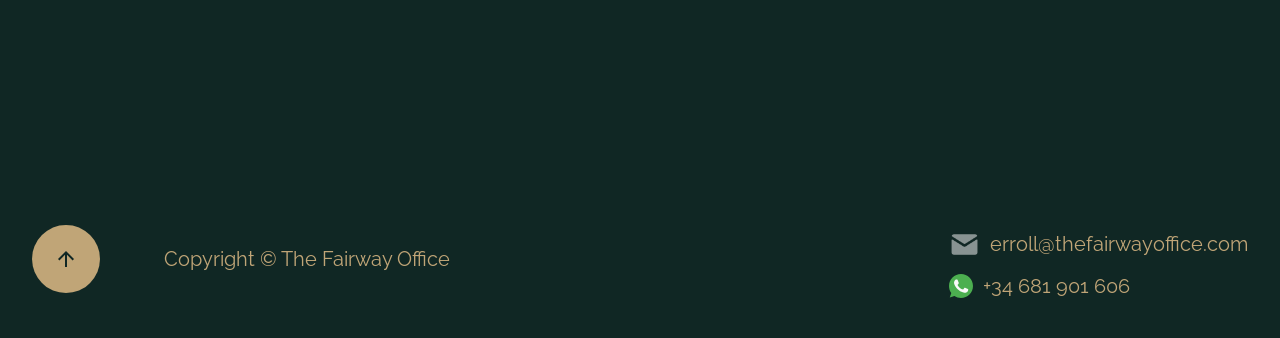
==== commit 692e5536: "Añadir sección de precios con estilos correspondientes" ====
--- a/index.html
+++ b/index.html
@@ -560,6 +560,24 @@
       </div>
     </section>
 
+    <!-- ── PRICING ──────────────────────────────────── -->
+    <div class="divider-row" style="padding: 93px 0 0">
+      <img class="divider" src="assets/divider.svg" alt="" />
+    </div>
+
+    <section id="pricing-section">
+      <p class="price-value reveal">€10,000</p>
+      <p class="price-label reveal delay-1">per person</p>
+      <p class="price-details reveal delay-1">
+        Flights excluded &middot; All else included &middot; No add-ons &middot;
+        No negotiation
+      </p>
+      <blockquote class="price-quote reveal delay-2">
+        &ldquo;This experience is not publicly promoted. If you are reading
+        this, someone thought it was right for you.&rdquo;
+      </blockquote>
+    </section>
+
     <!-- ── FOOTER / CONTACT ─────────────────────────── -->
     <footer>
       <div class="eyebrow footer-eyebrow reveal"><span>Contact</span></div>
--- a/styles.css
+++ b/styles.css
@@ -935,6 +935,45 @@
   object-fit: cover;
 }
 
+/* ── PRICING ─────────────────────────────────────────── */
+#pricing-section {
+  max-width: 1512px;
+  margin: 0 auto;
+  padding: 96px 32px 159px;
+  text-align: center;
+}
+
+.price-value {
+  font-family: var(--serif);
+  font-weight: 500;
+  font-size: clamp(4rem, 5.42vw, 82px);
+  letter-spacing: 2px;
+  color: var(--gold);
+}
+
+.price-label {
+  margin-top: 12px;
+  font-size: 24px;
+  color: var(--gold);
+}
+
+.price-details {
+  margin-top: 40px;
+  font-size: 20px;
+  letter-spacing: 0.5px;
+  color: var(--cream);
+}
+
+.price-quote {
+  margin: 96px auto 0;
+  max-width: 900px;
+  font-family: var(--serif);
+  font-style: italic;
+  font-size: clamp(1.5rem, 2.1vw, 32px);
+  line-height: 1.4;
+  color: var(--cream);
+}
+
 /* ── FOOTER / CONTACT ────────────────────────────────── */
 footer {
   max-width: 1512px;
@@ -1187,6 +1226,10 @@
   .app-grid {
     grid-template-columns: 1fr;
     padding-right: 0;
+  }
+
+  #pricing-section {
+    padding: 80px 6vw 120px;
   }
 
   .app-grid > img {
@@ -1541,6 +1584,10 @@
     padding: 80px 6vw;
   }
 
+  .price-quote {
+    margin-top: 64px;
+  }
+
   .footer-bottom {
     flex-direction: column;
     align-items: flex-start;
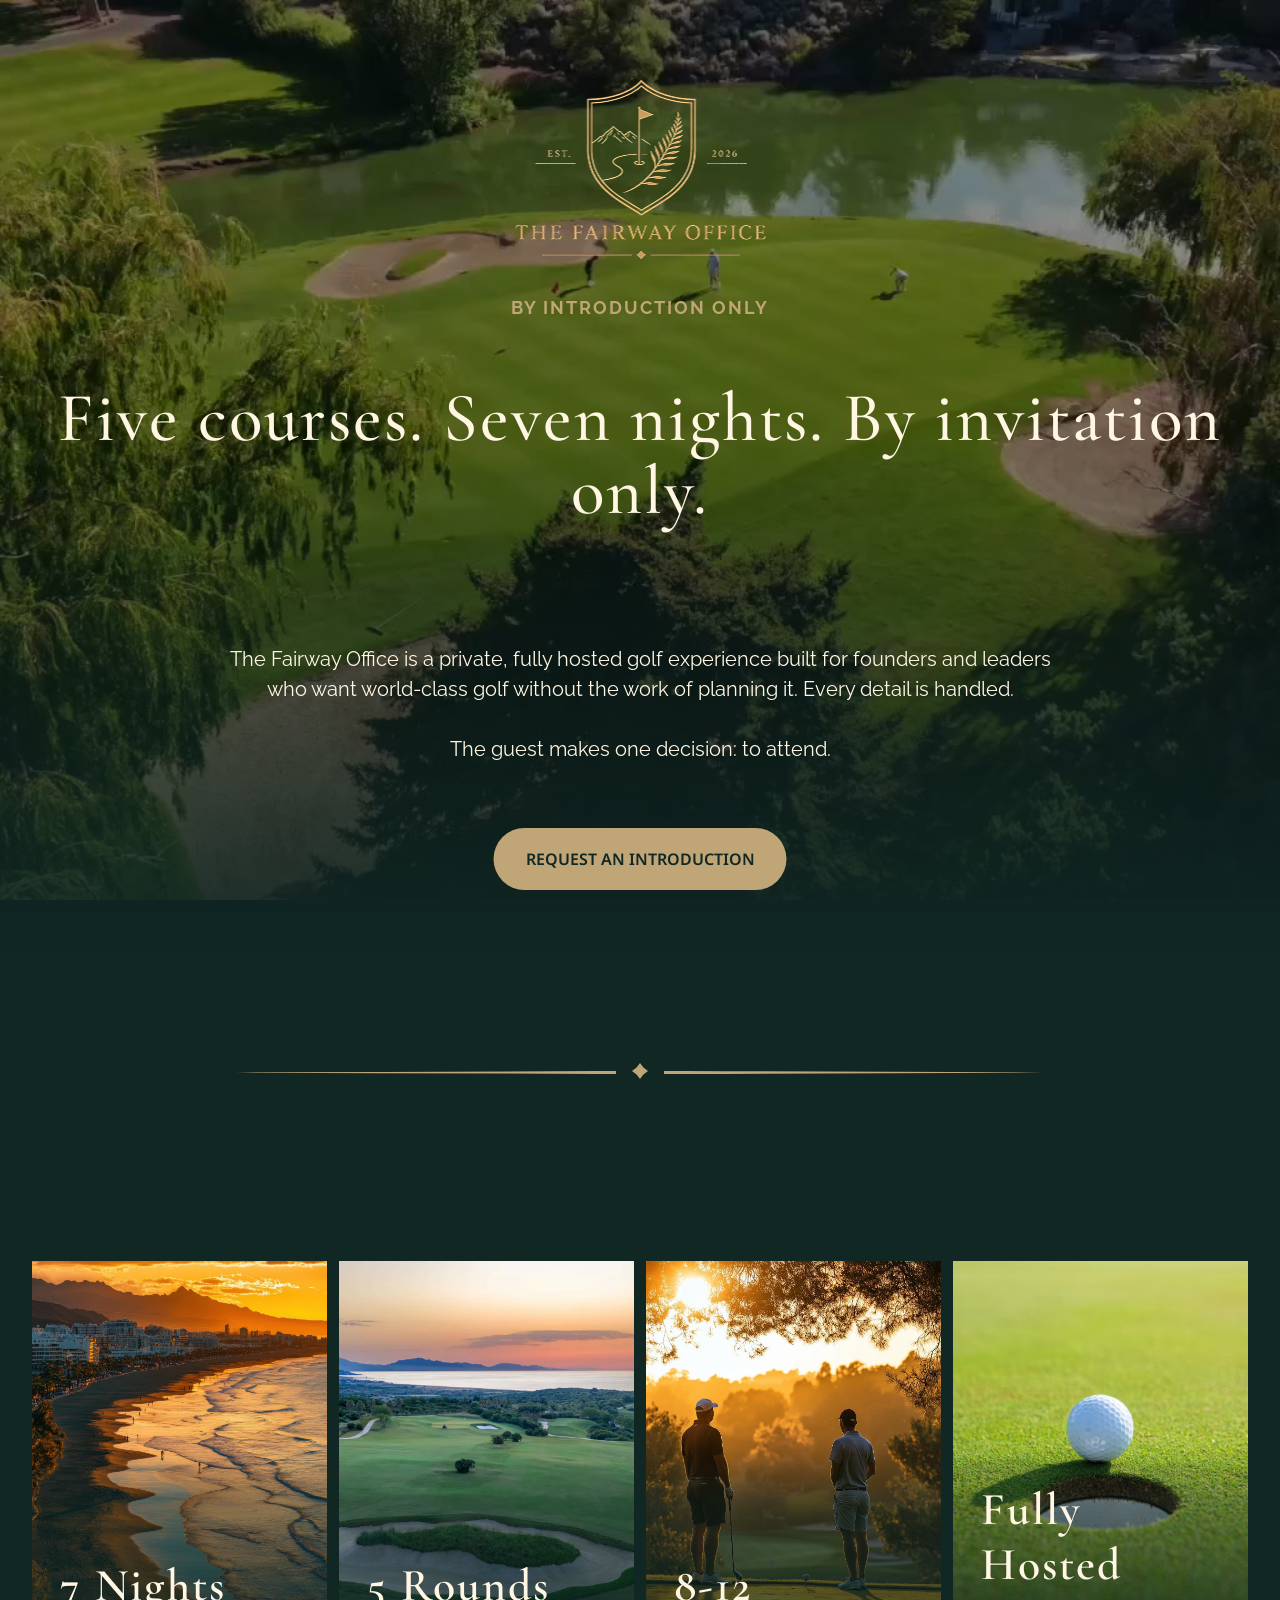
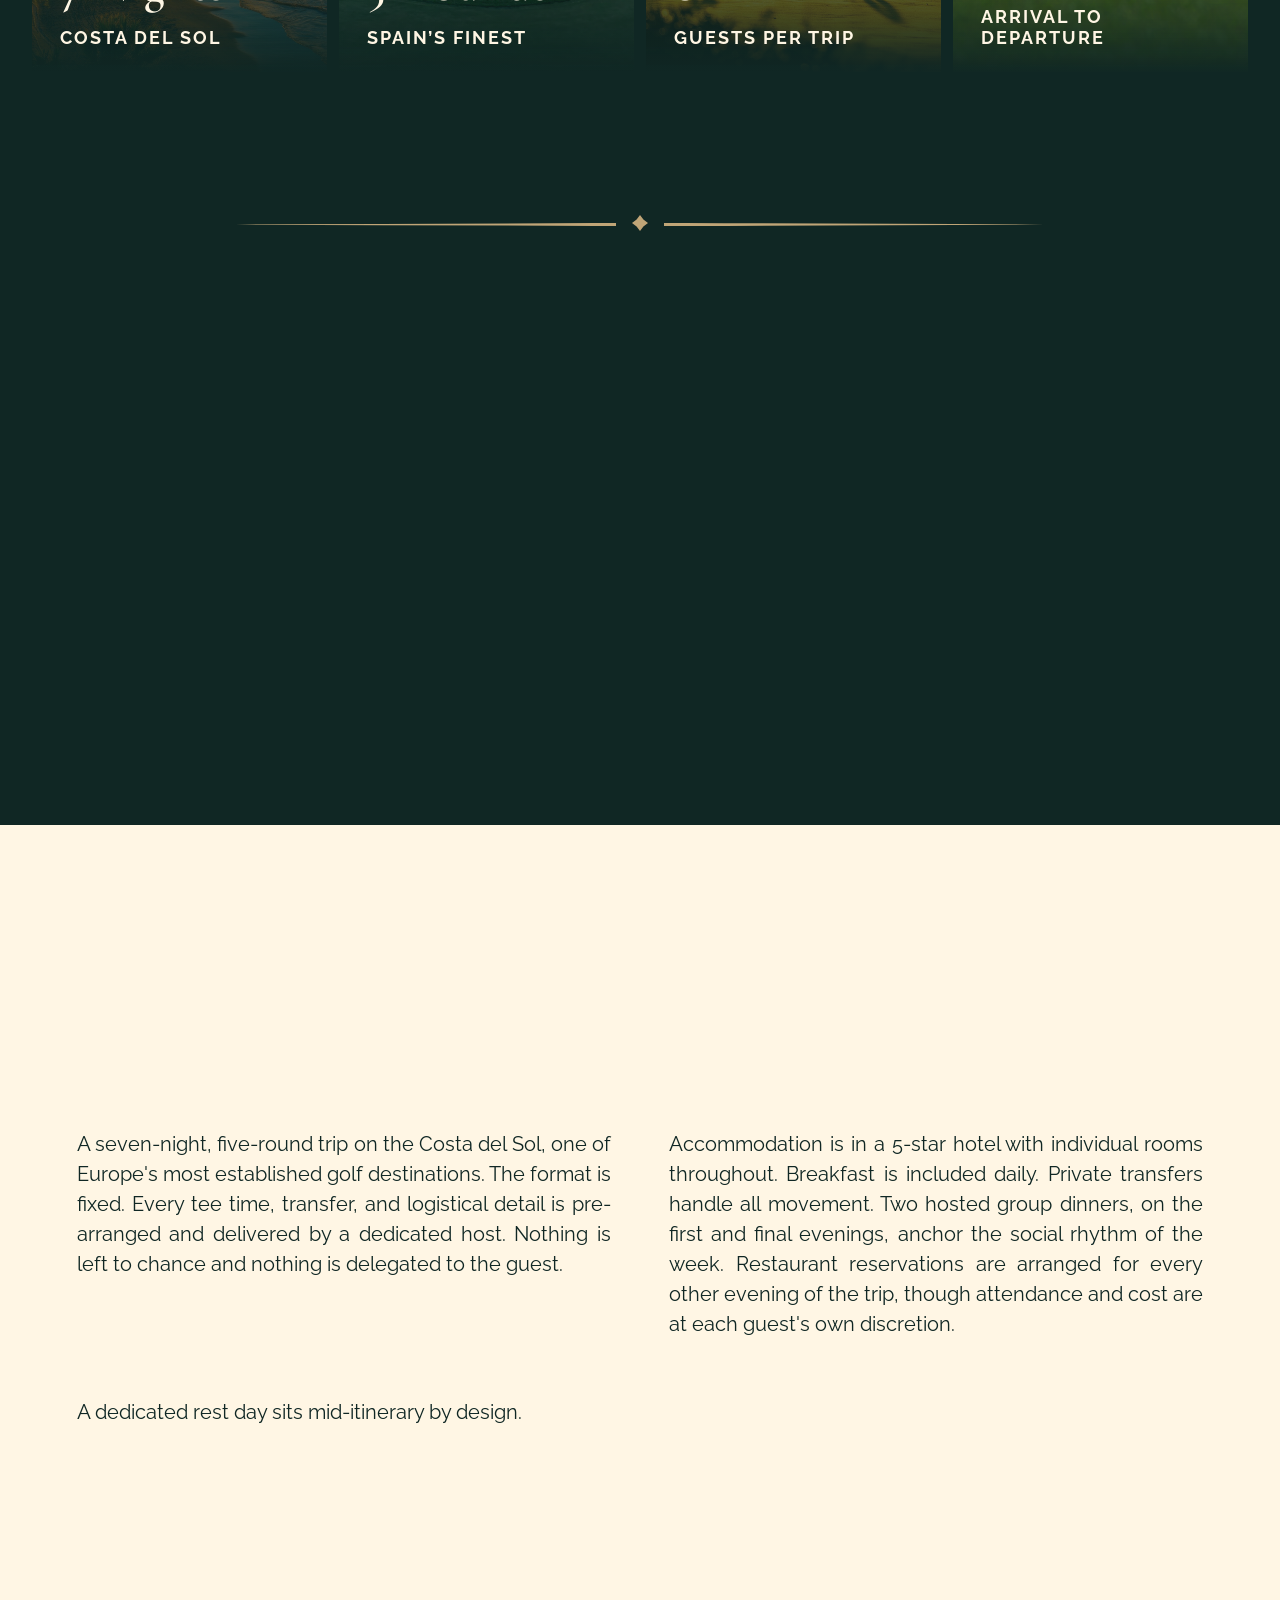
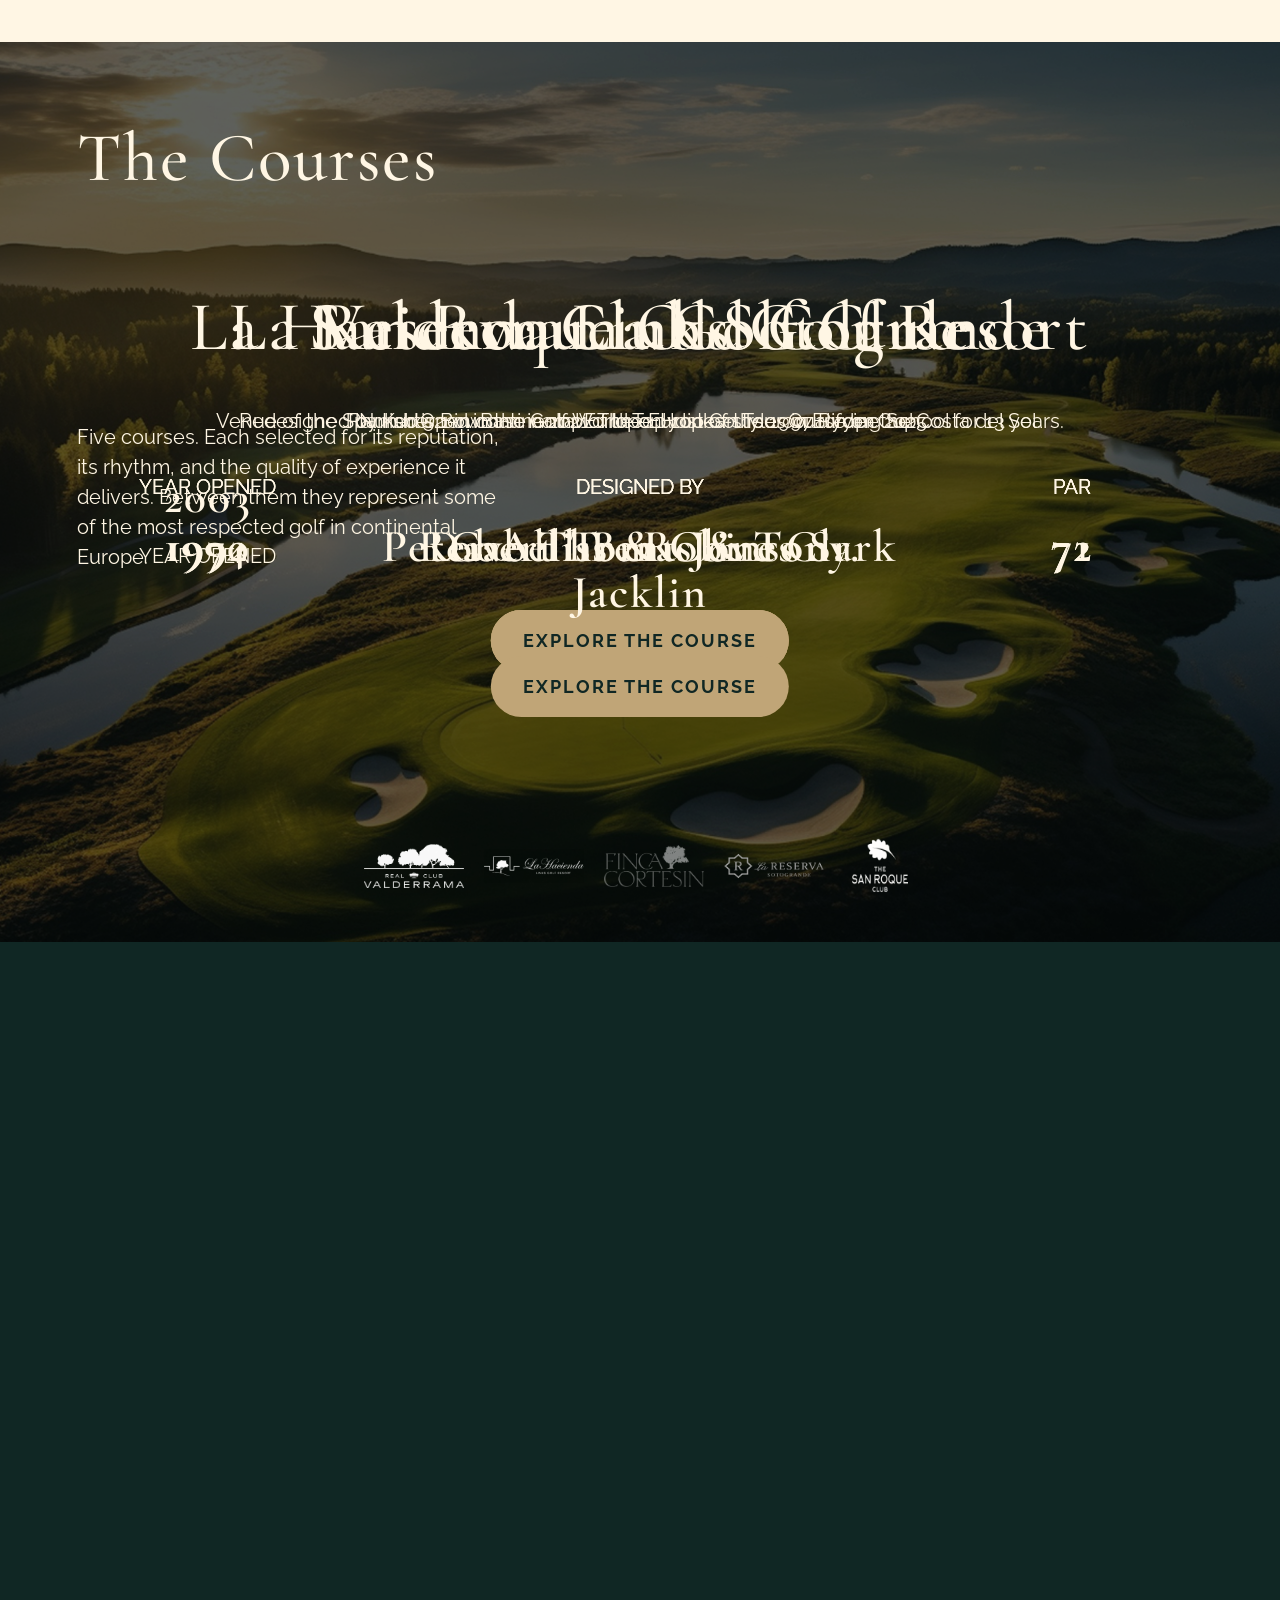
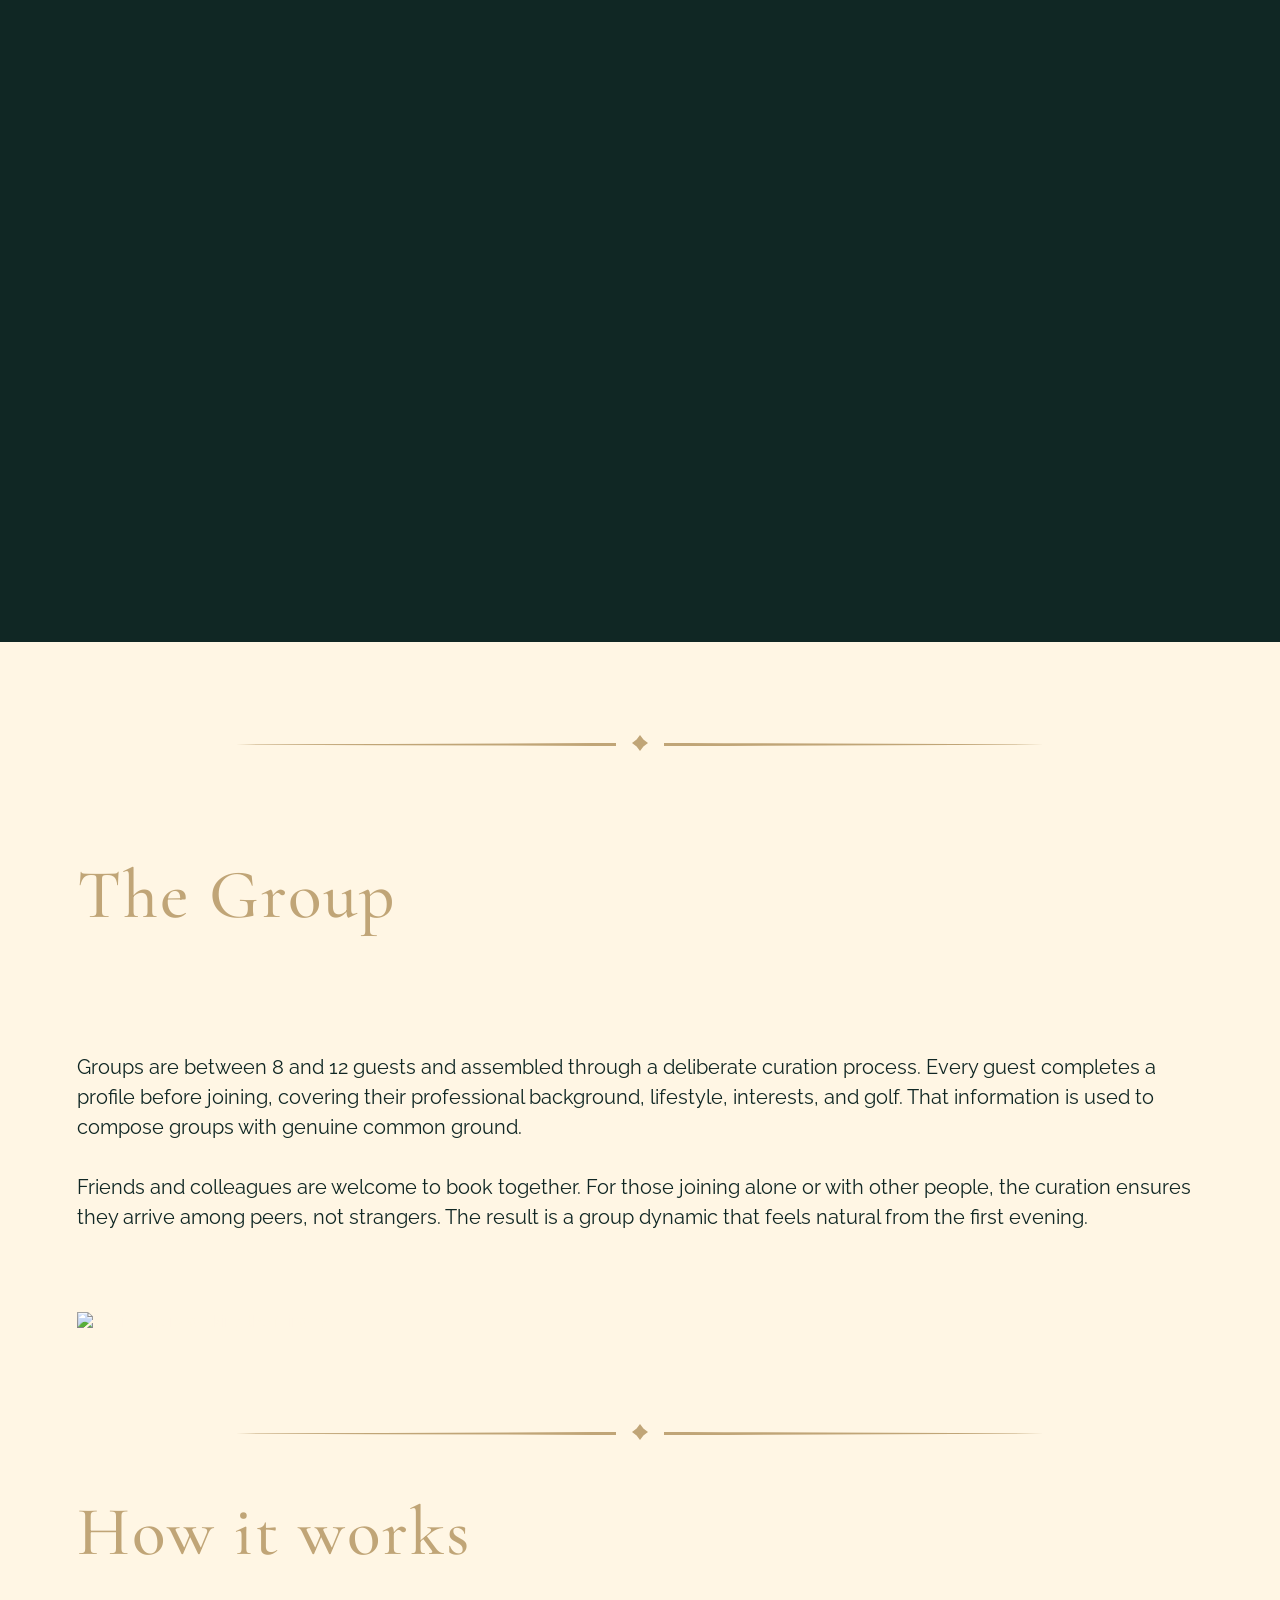
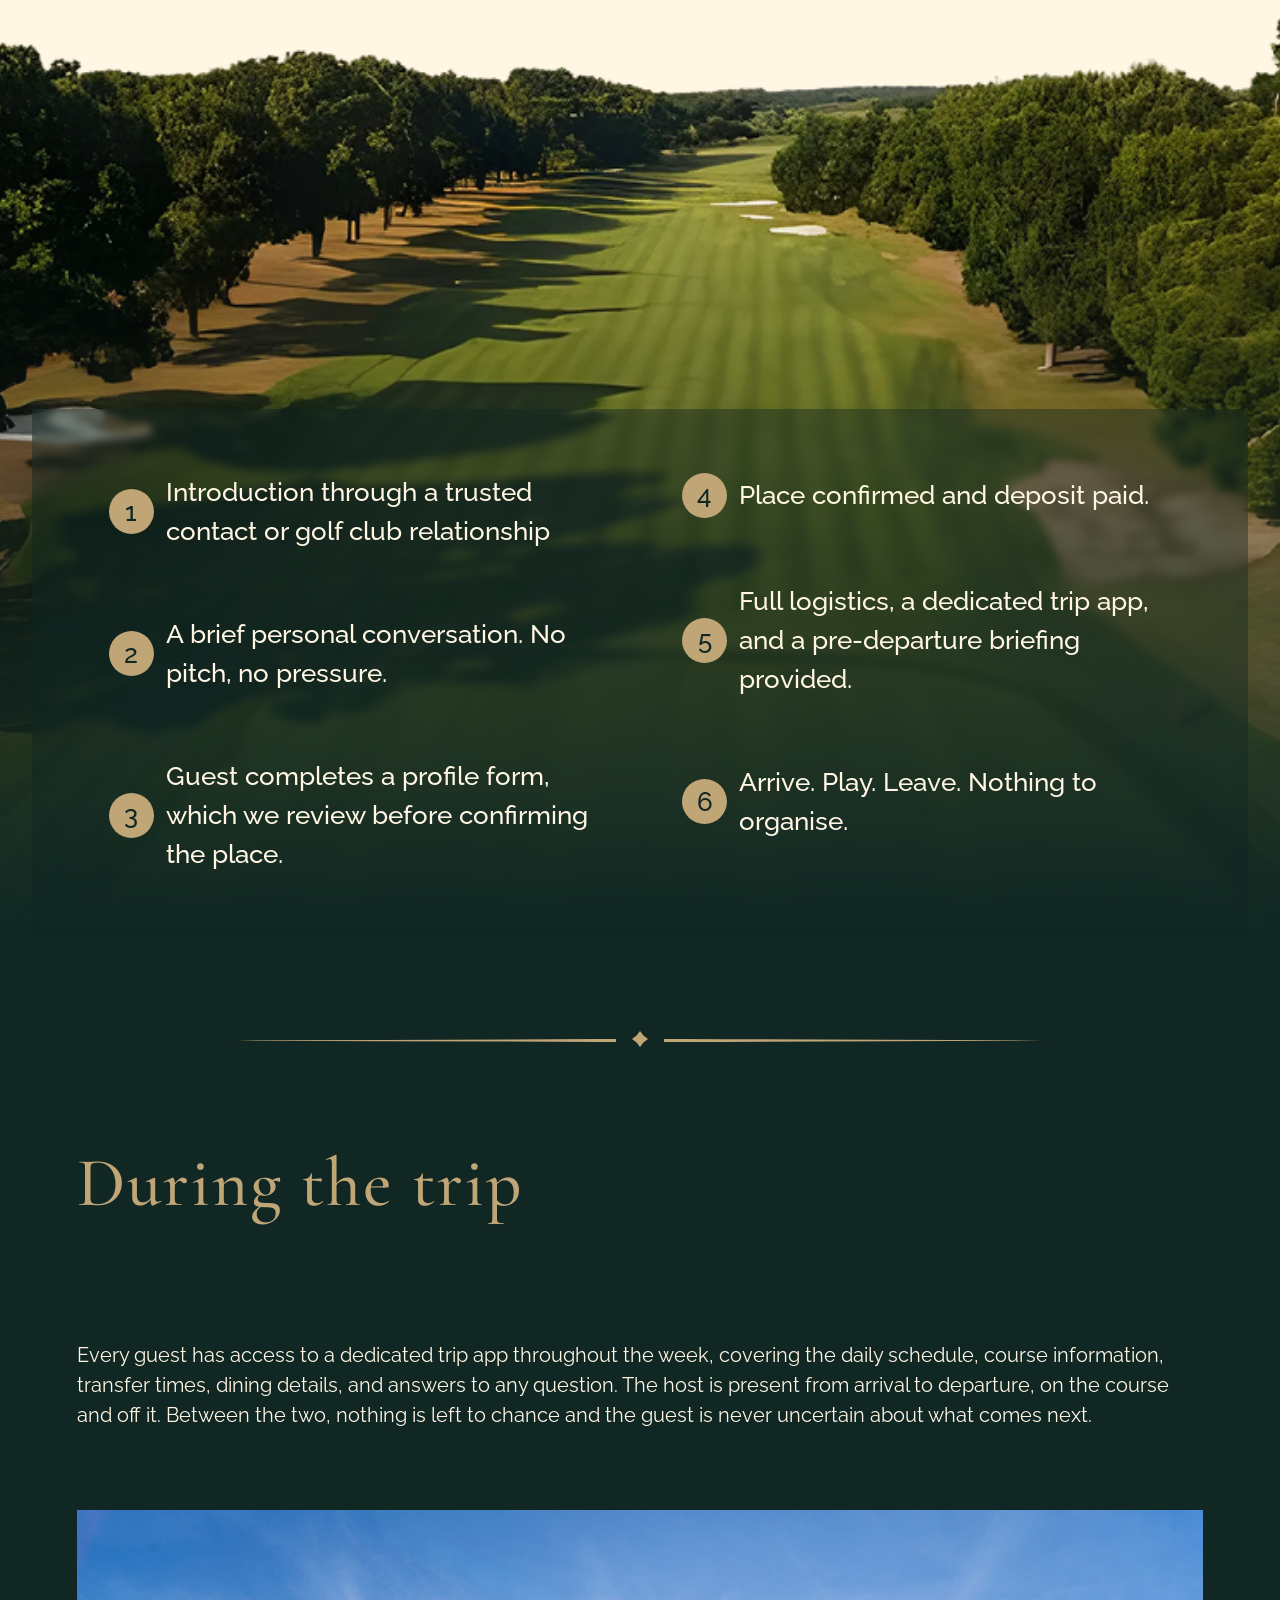
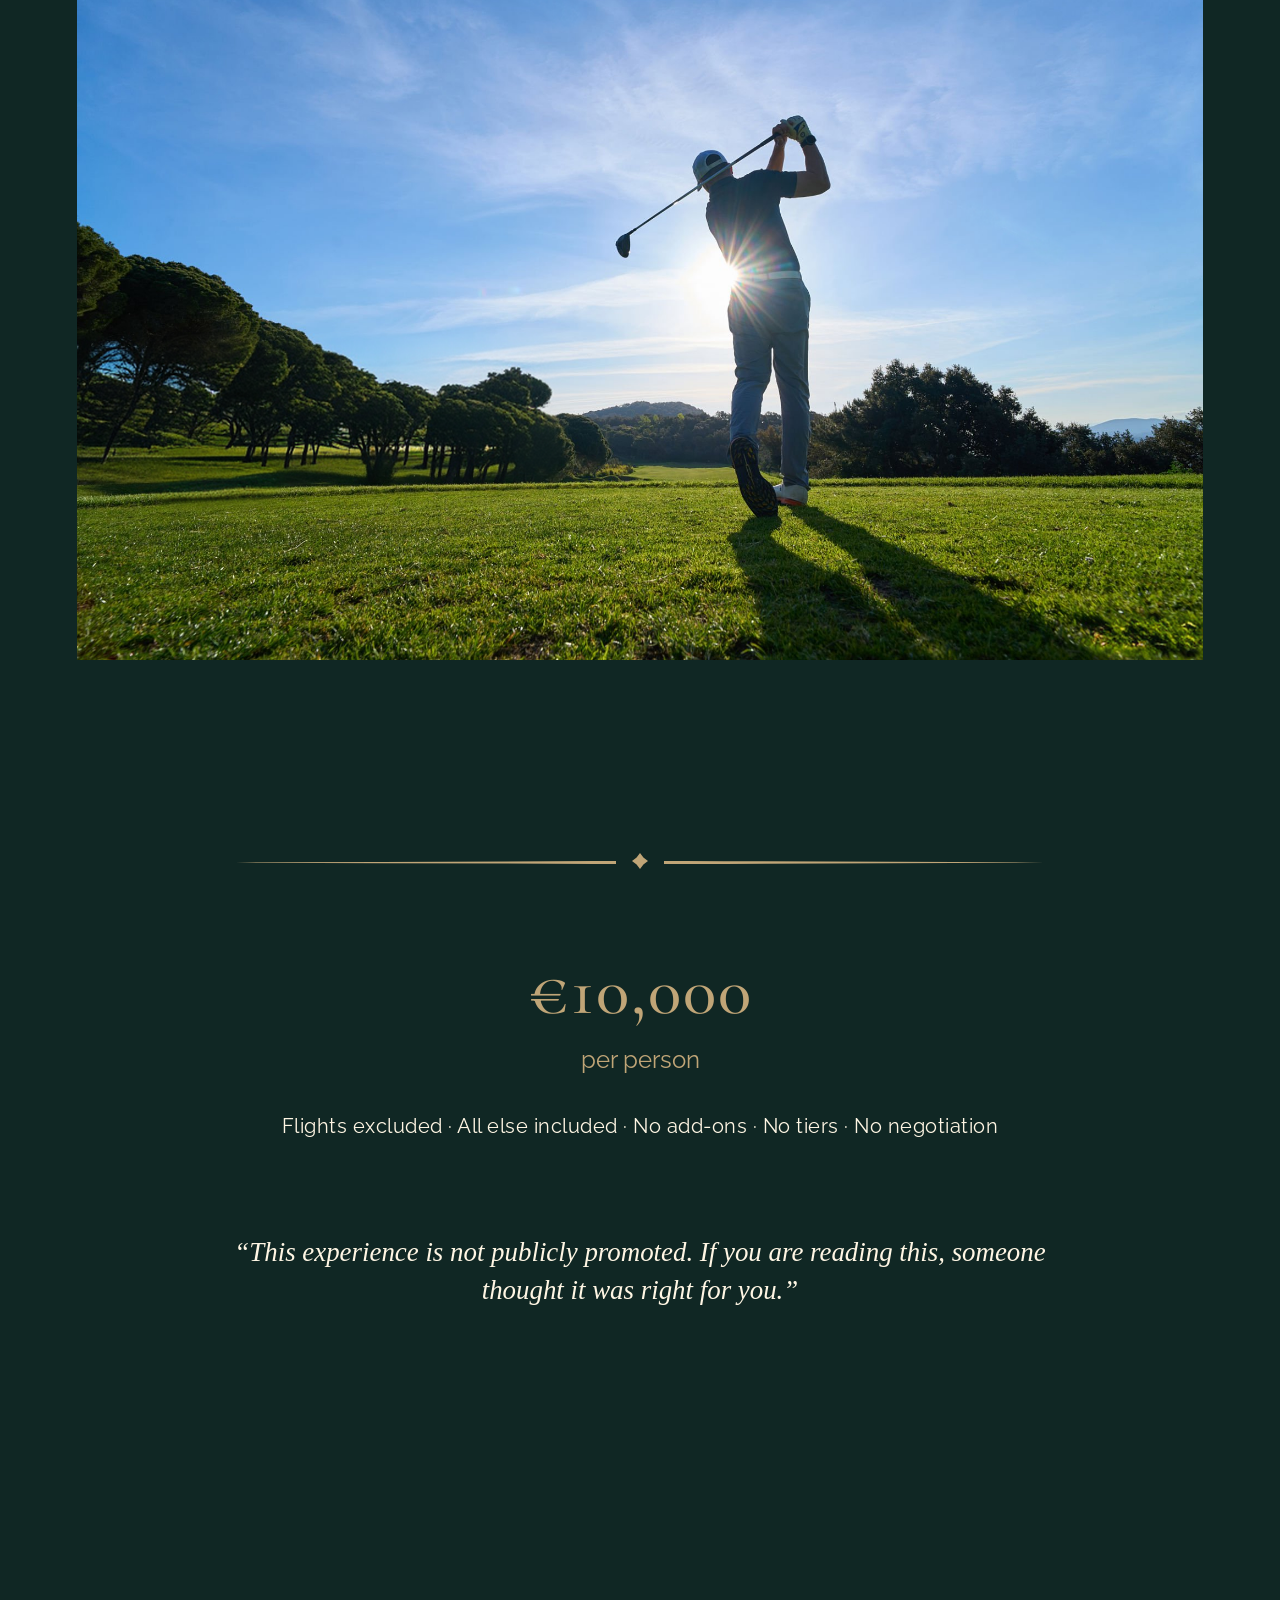
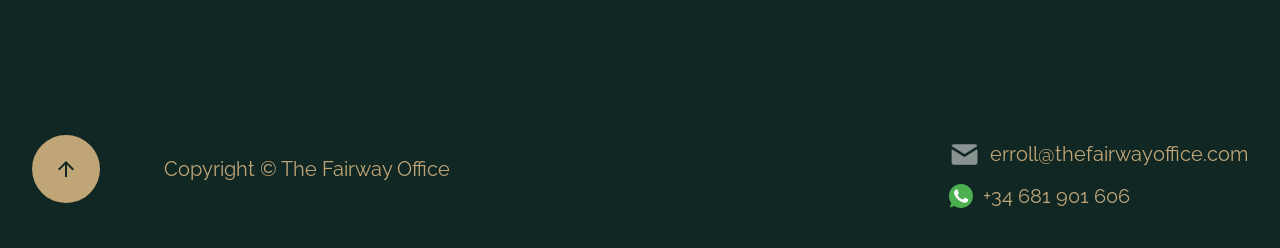
==== commit 3e7bed35: "Actualizar textos en la sección de pasos y precios; ajustar estilos para el texto de la aplicación y" ====
--- a/index.html
+++ b/index.html
@@ -521,7 +521,7 @@
               <span class="step-num">5</span>
               <p>
                 Full logistics, a dedicated trip app, and a pre-departure
-                briefing provided in advance.
+                briefing provided.
               </p>
             </div>
             <div class="step reveal delay-2">
@@ -570,7 +570,7 @@
       <p class="price-label reveal delay-1">per person</p>
       <p class="price-details reveal delay-1">
         Flights excluded &middot; All else included &middot; No add-ons &middot;
-        No negotiation
+        No tiers &middot; No negotiation
       </p>
       <blockquote class="price-quote reveal delay-2">
         &ldquo;This experience is not publicly promoted. If you are reading
--- a/styles.css
+++ b/styles.css
@@ -1228,6 +1228,10 @@
     padding-right: 0;
   }
 
+  .app-copy .body-text {
+    max-width: 100%;
+  }
+
   #pricing-section {
     padding: 80px 6vw 120px;
   }
@@ -1406,12 +1410,12 @@
 
   .course-panel {
     position: relative;
-    height: 100svh;
+    min-height: 100svh;
     display: flex;
     flex-direction: column;
     justify-content: center;
     align-items: center;
-    padding: 48px 6vw;
+    padding: 100px 6vw;
     opacity: 1;
     pointer-events: auto;
     background-color: #000;
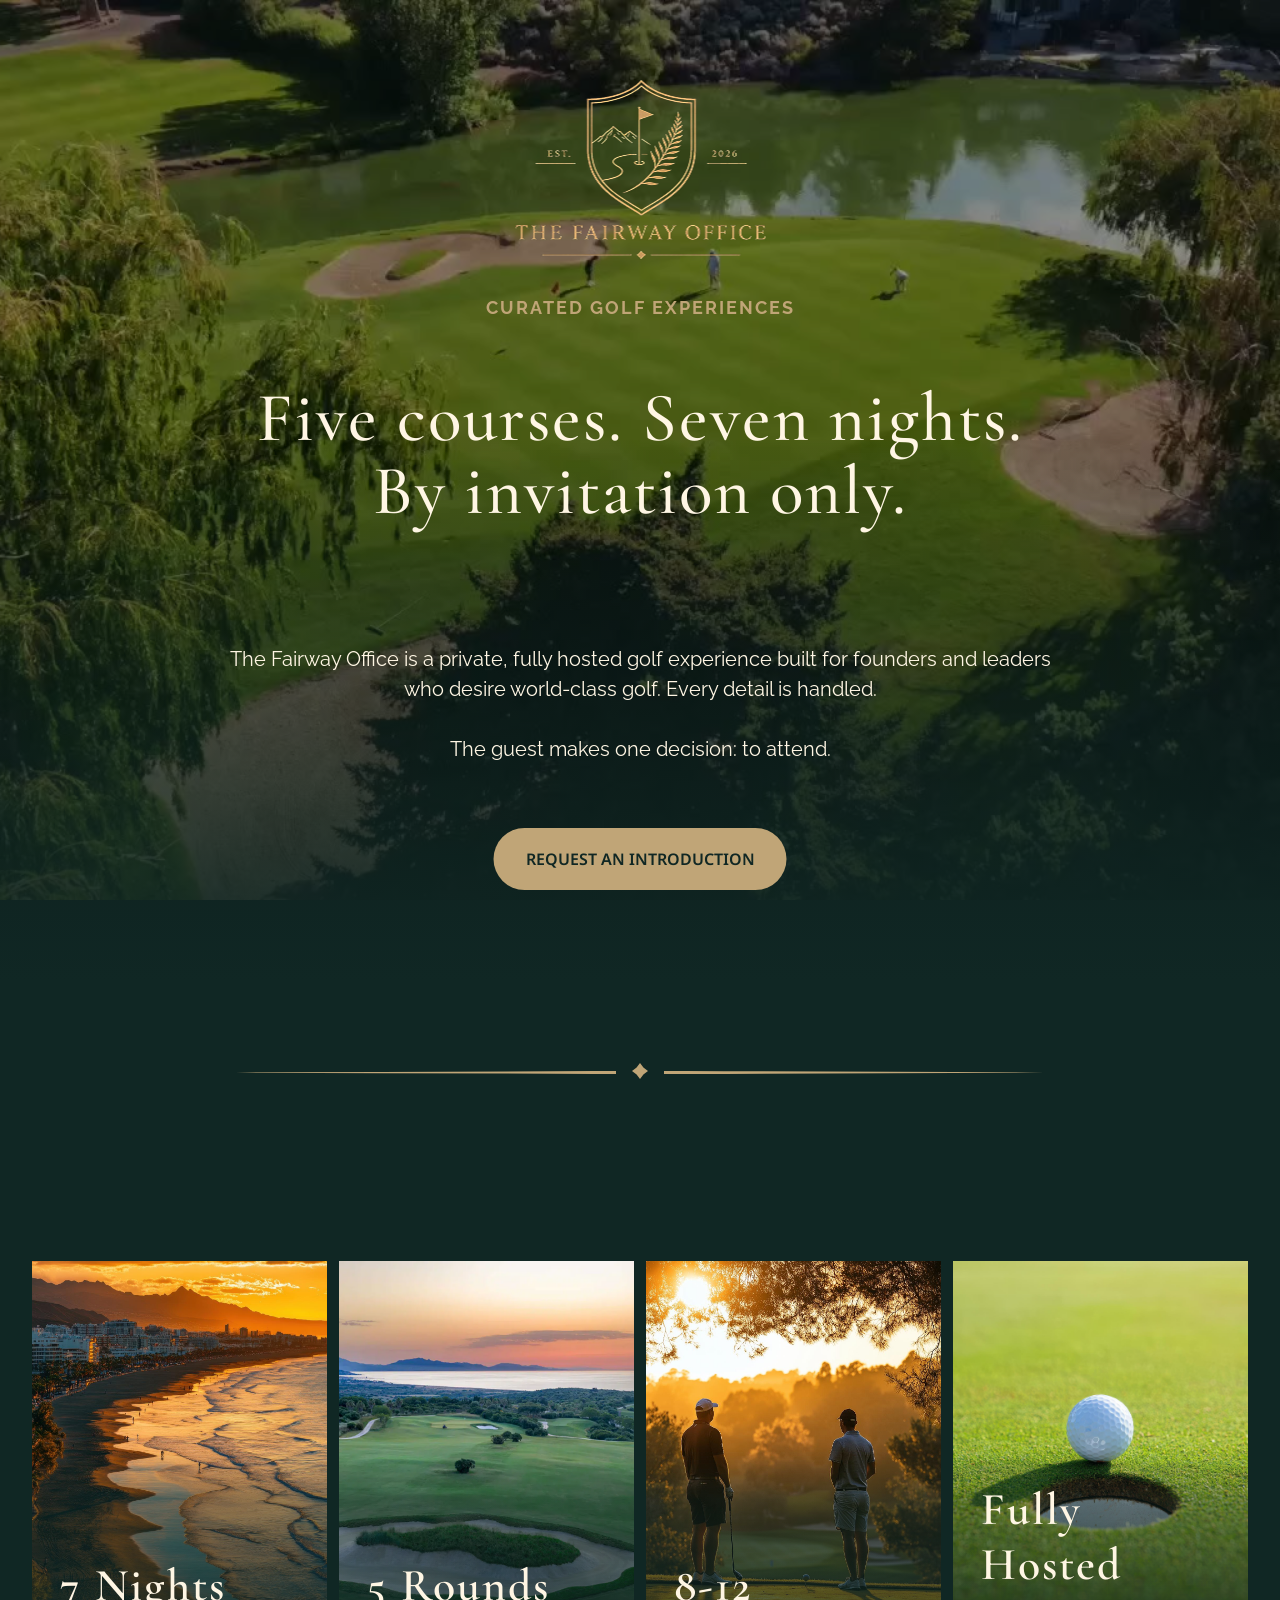
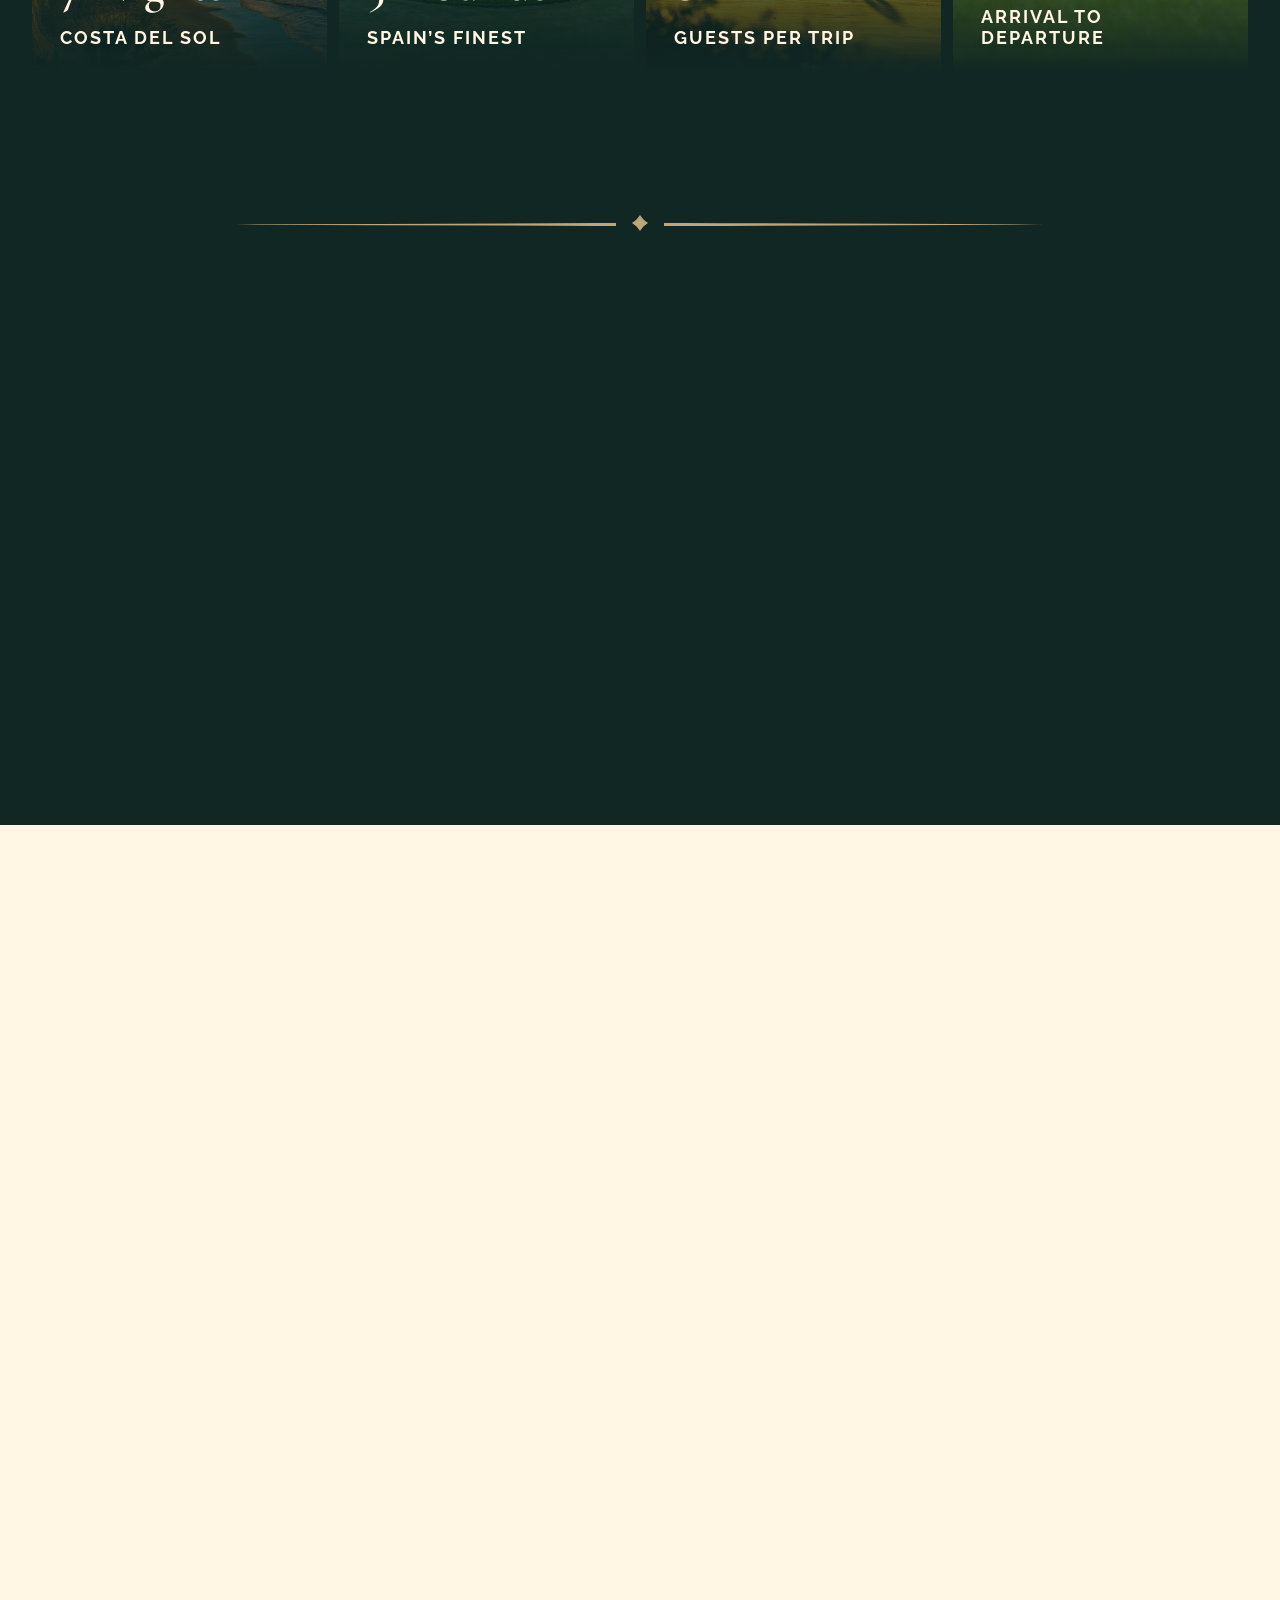
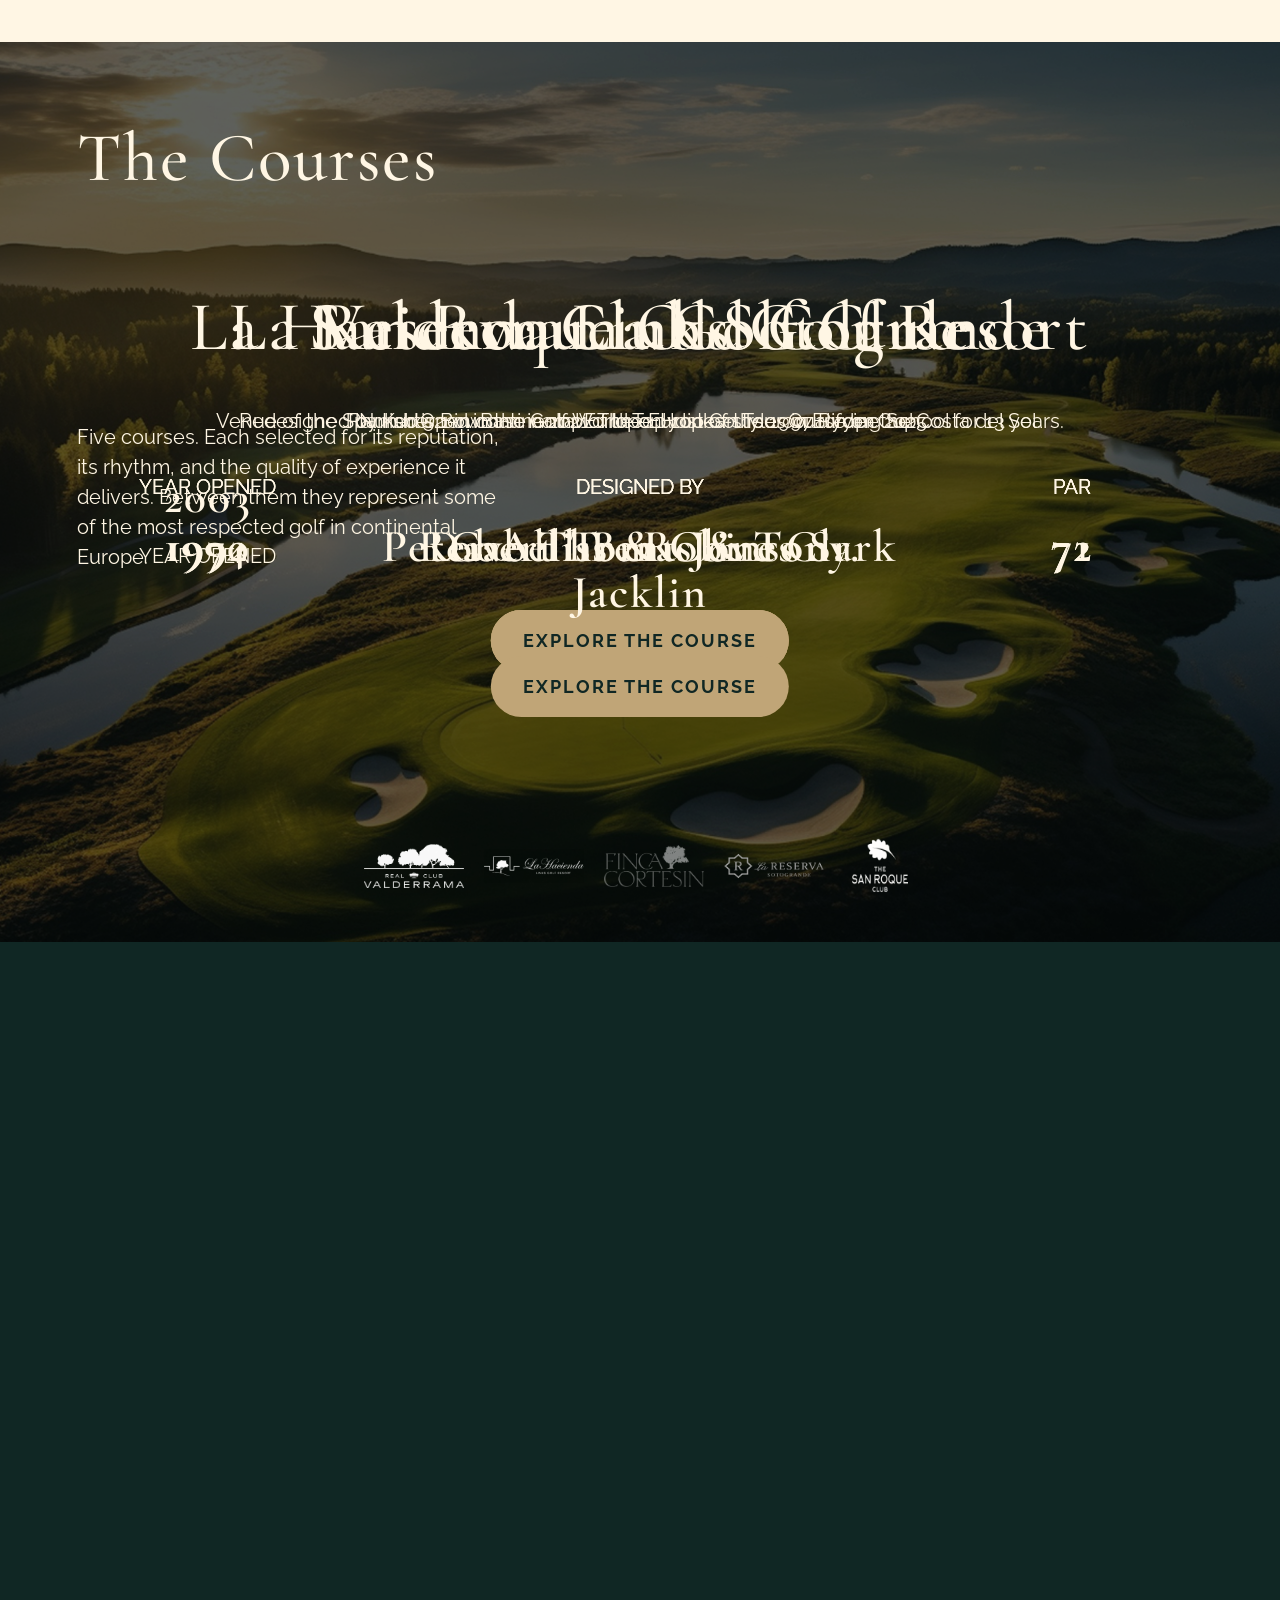
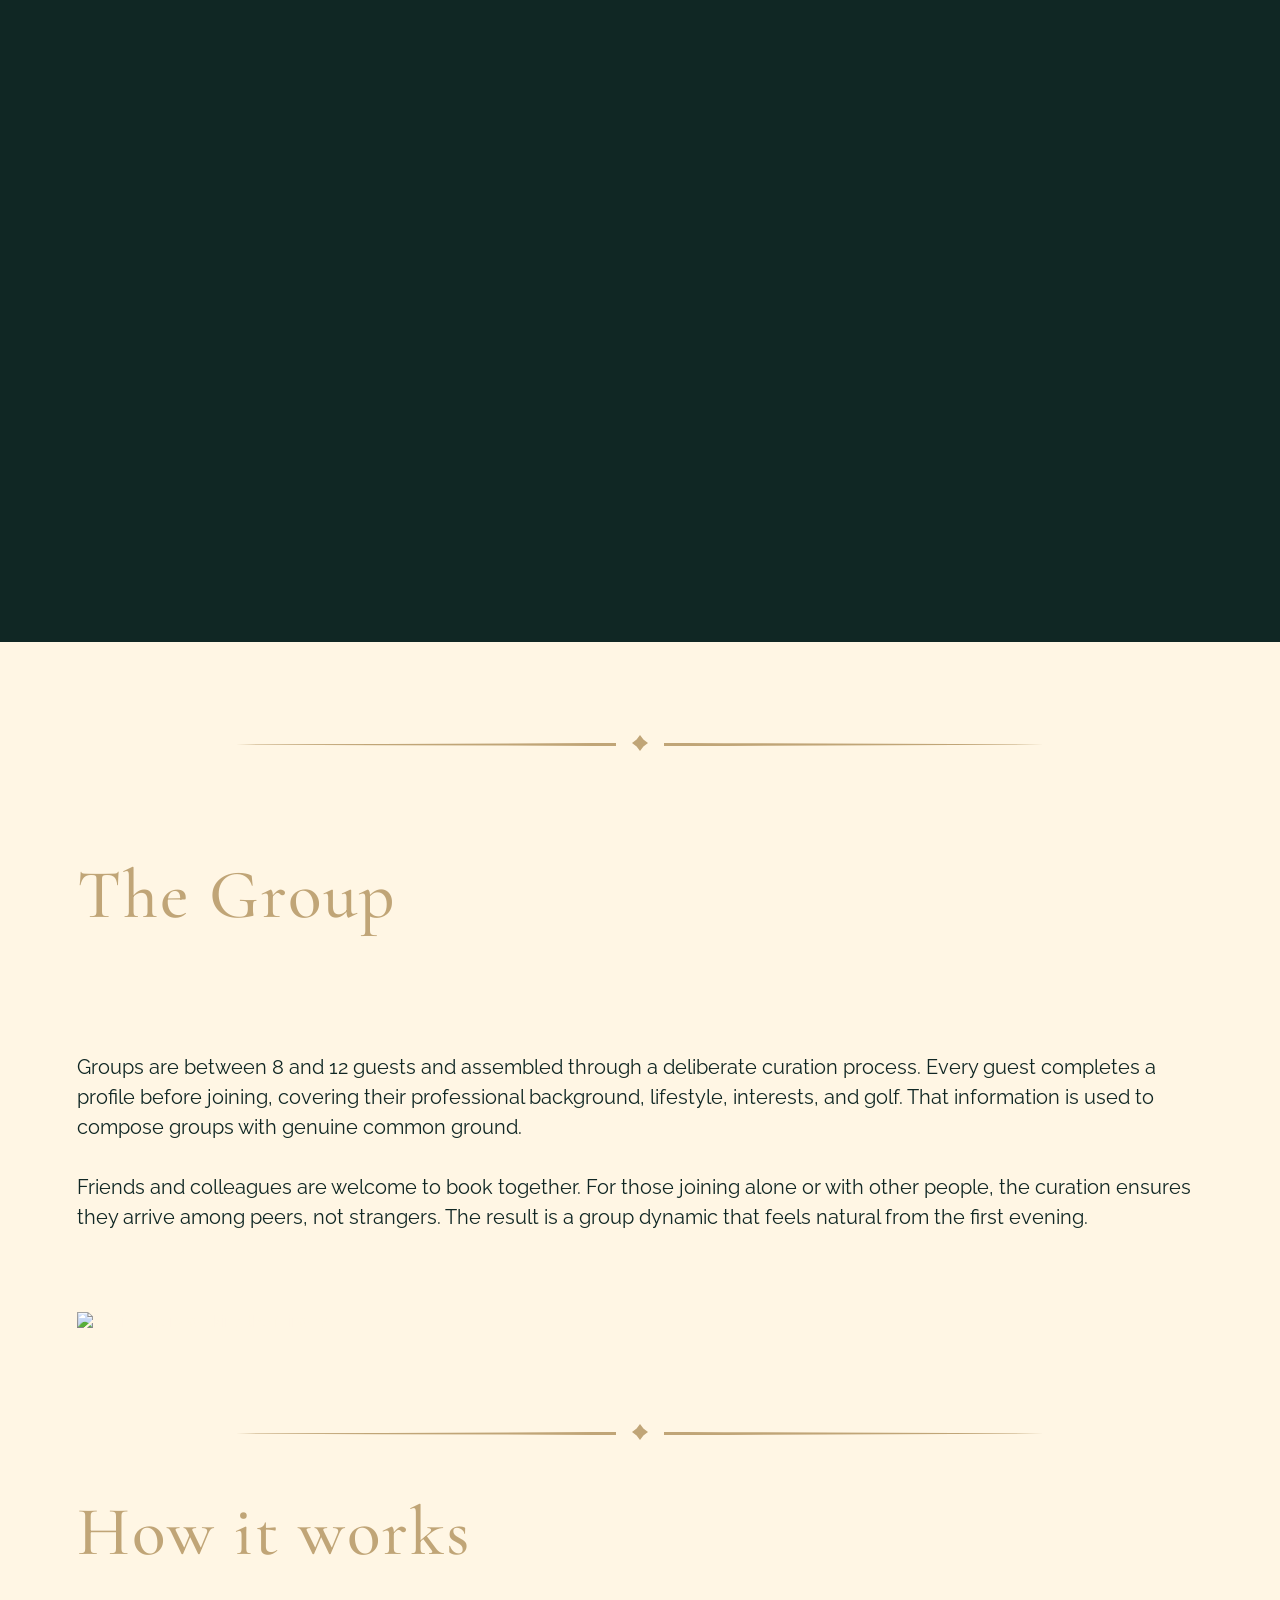
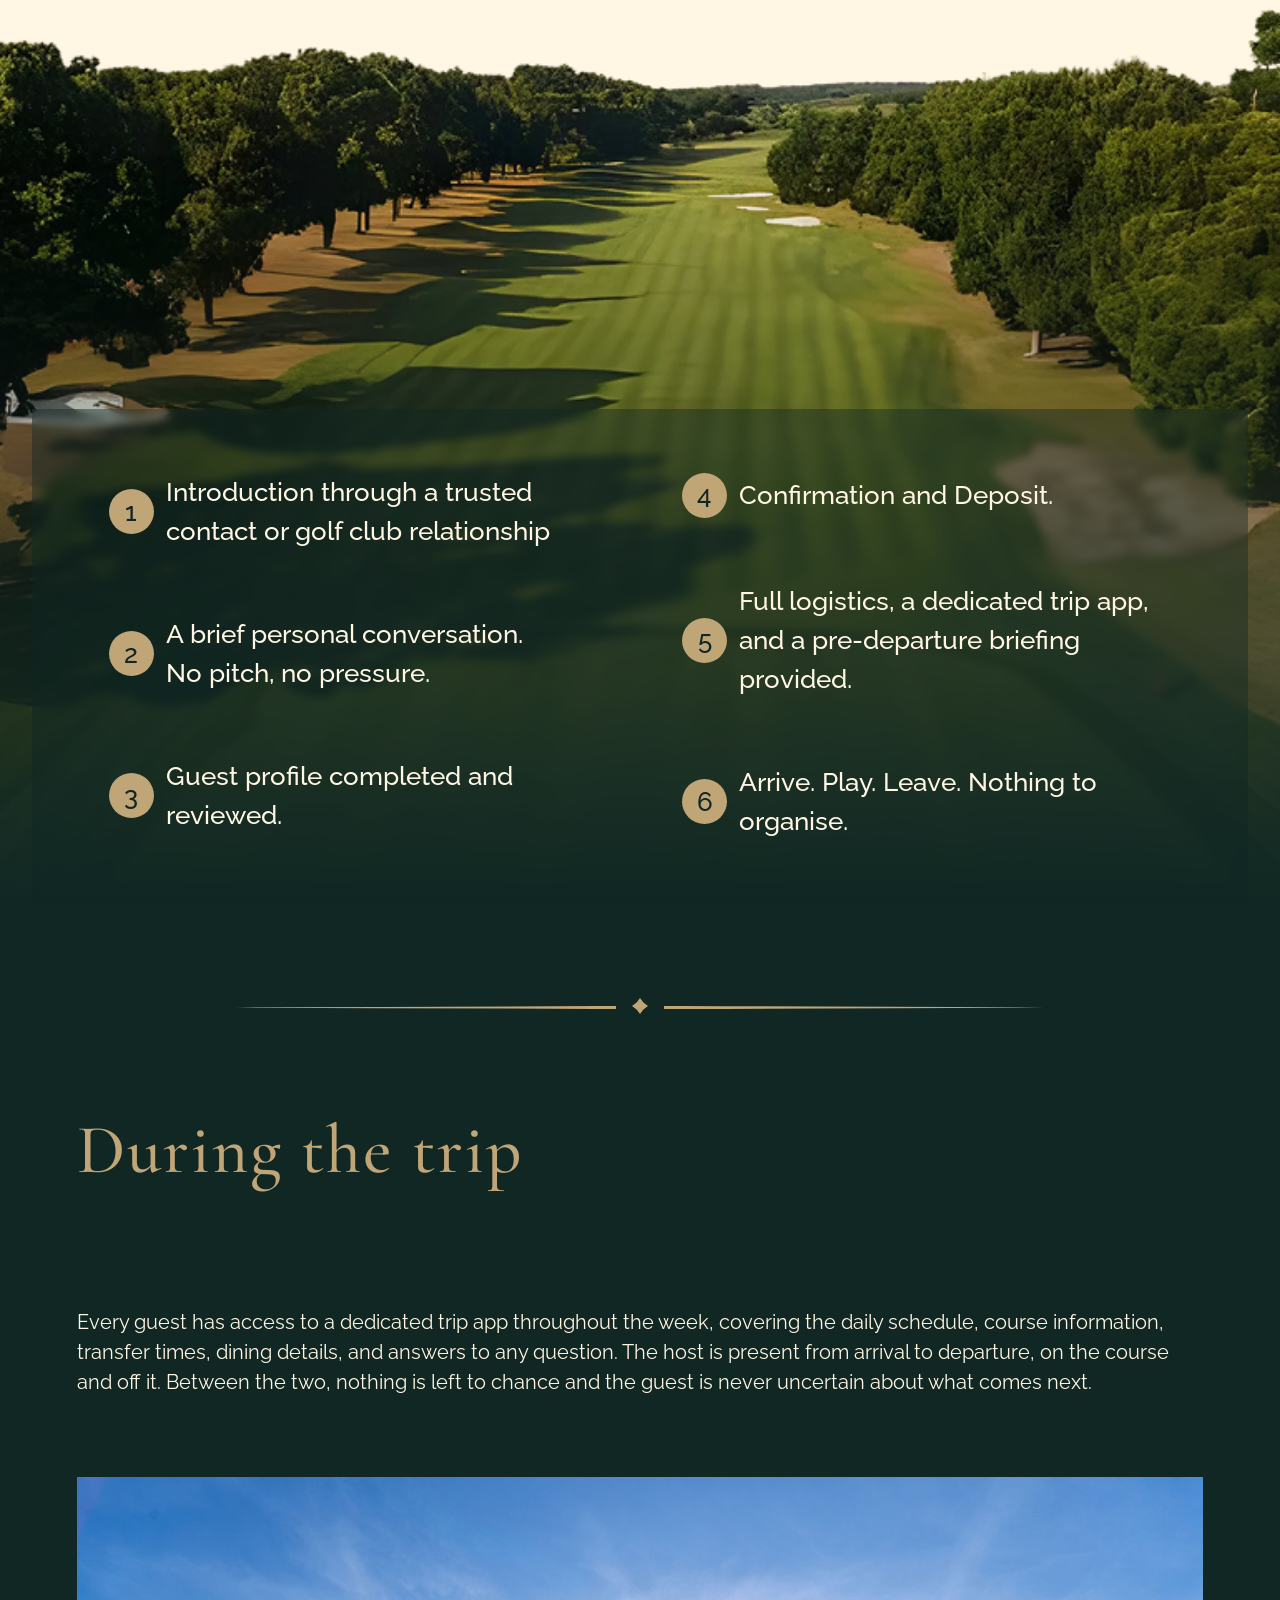
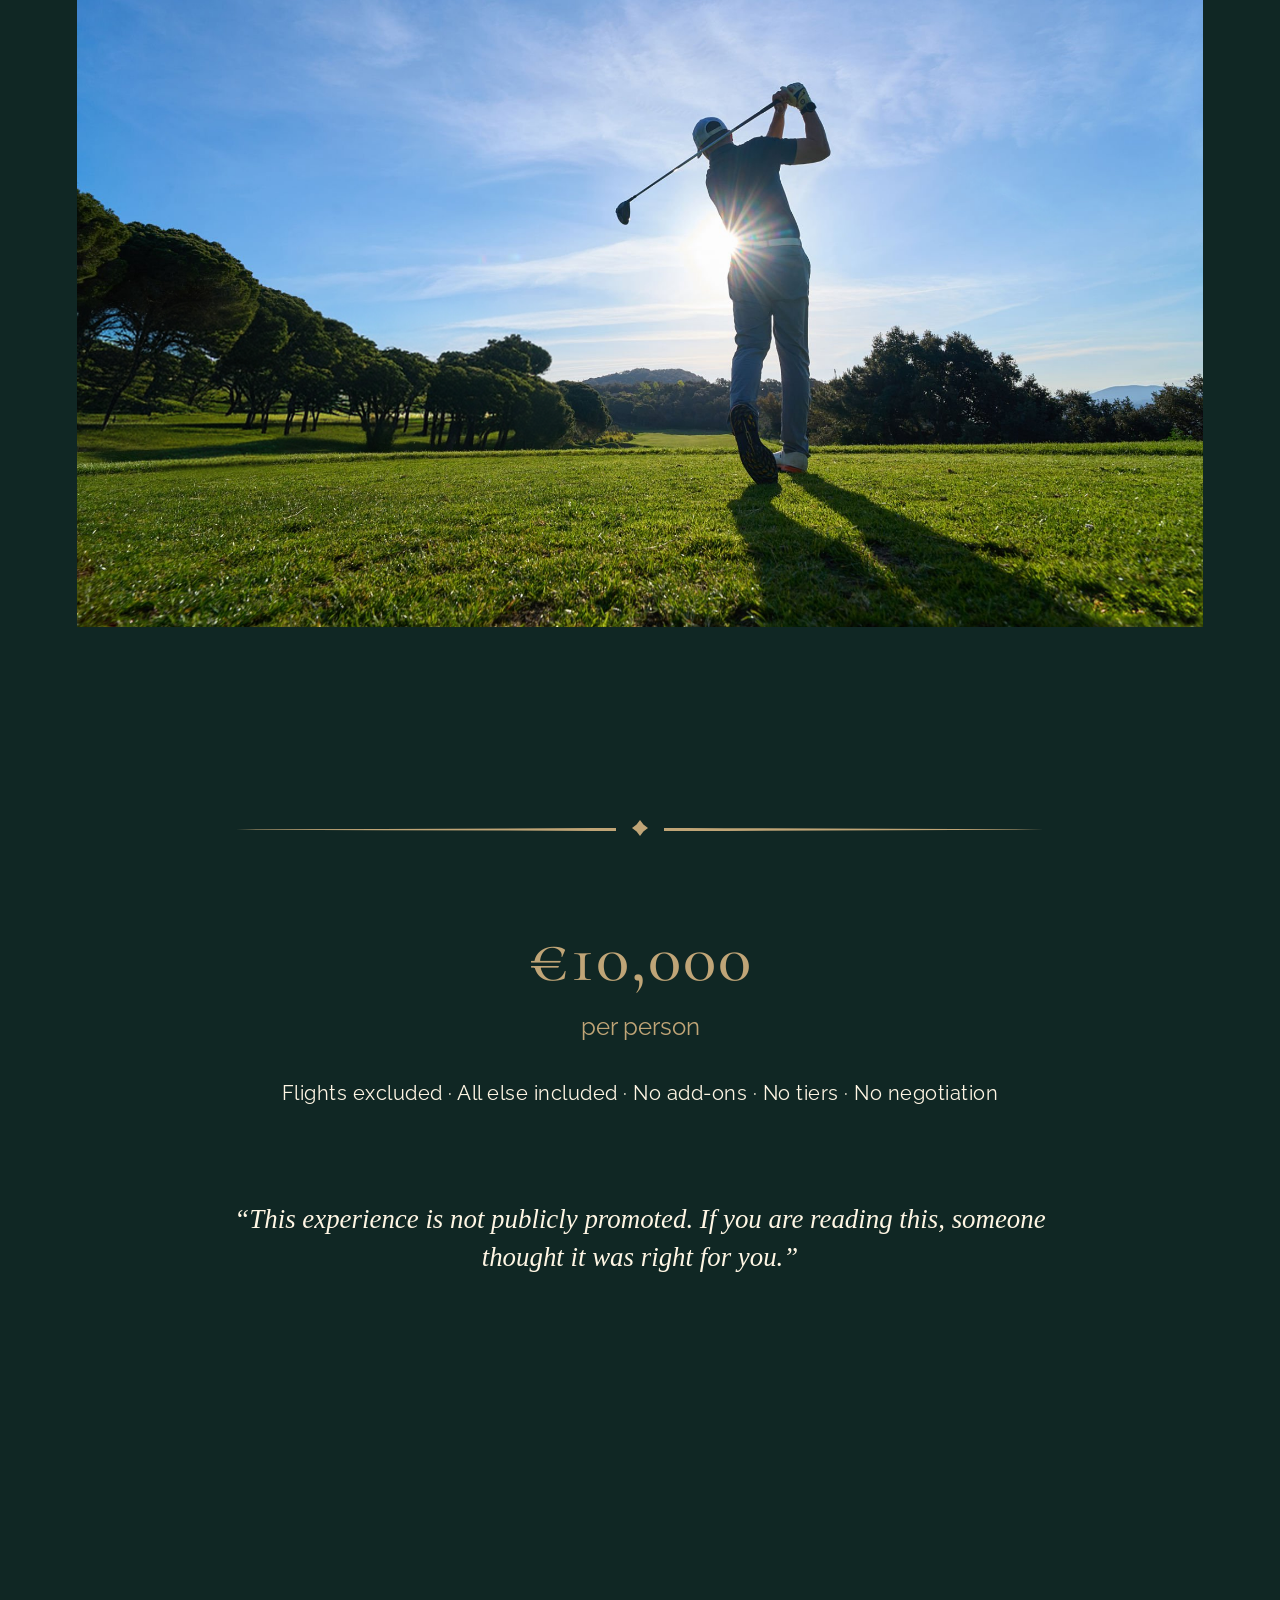
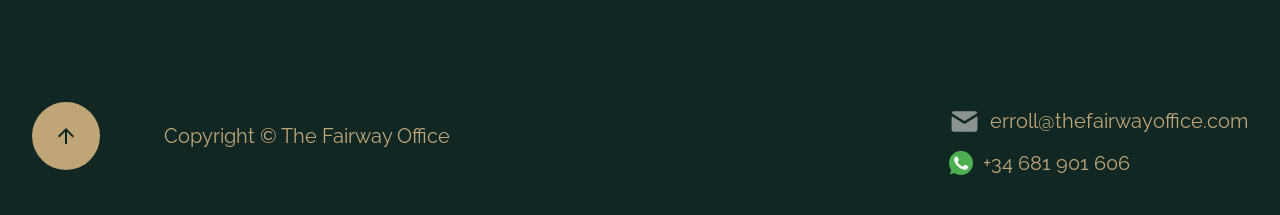
==== commit ce6a6546: "Actualizar textos en la sección de héroe y pasos; ajustar tamaño de fuente en estilos CSS." ====
--- a/index.html
+++ b/index.html
@@ -33,18 +33,18 @@
       <div class="hero-inner">
         <div class="hero-brand">
           <img src="assets/logo.png" alt="The Fairway Office logo" />
-          <span>By introduction only</span>
+          <span>Curated Golf Experiences</span>
         </div>
 
         <h1 class="hero-title">
-          Five courses. Seven nights. By invitation only.
+          Five courses. Seven nights. <br />By invitation only.
         </h1>
 
         <div class="hero-lead">
           <p>
             The Fairway Office is a private, fully hosted golf experience built
-            for founders and leaders who want world-class golf without the work
-            of planning it. Every detail is handled.
+            for founders and leaders who desire world-class golf. Every detail
+            is handled.
           </p>
           <p>The guest makes one decision: to attend.</p>
         </div>
@@ -502,20 +502,20 @@
             </div>
             <div class="step reveal delay-1">
               <span class="step-num">2</span>
-              <p>A brief personal conversation. No pitch, no pressure.</p>
+              <div>
+                <p>A brief personal conversation.</p>
+                <p>No pitch, no pressure.</p>
+              </div>
             </div>
             <div class="step reveal delay-2">
               <span class="step-num">3</span>
-              <p>
-                Guest completes a profile form, which we review before
-                confirming the place.
-              </p>
+              <p>Guest profile completed and reviewed.</p>
             </div>
           </div>
           <div class="how-col">
             <div class="step reveal delay-1">
               <span class="step-num">4</span>
-              <p>Place confirmed and deposit paid.</p>
+              <p>Confirmation and Deposit.</p>
             </div>
             <div class="step reveal delay-2">
               <span class="step-num">5</span>
--- a/styles.css
+++ b/styles.css
@@ -182,7 +182,7 @@
   width: min(1198px, 92vw);
   font-family: var(--serif);
   font-weight: 500;
-  font-size: clamp(3rem, 5.42vw, 82px);
+  font-size: clamp(2.6rem, 5.42vw, 82px);
   line-height: 1.05;
   letter-spacing: 2px;
   text-align: center;
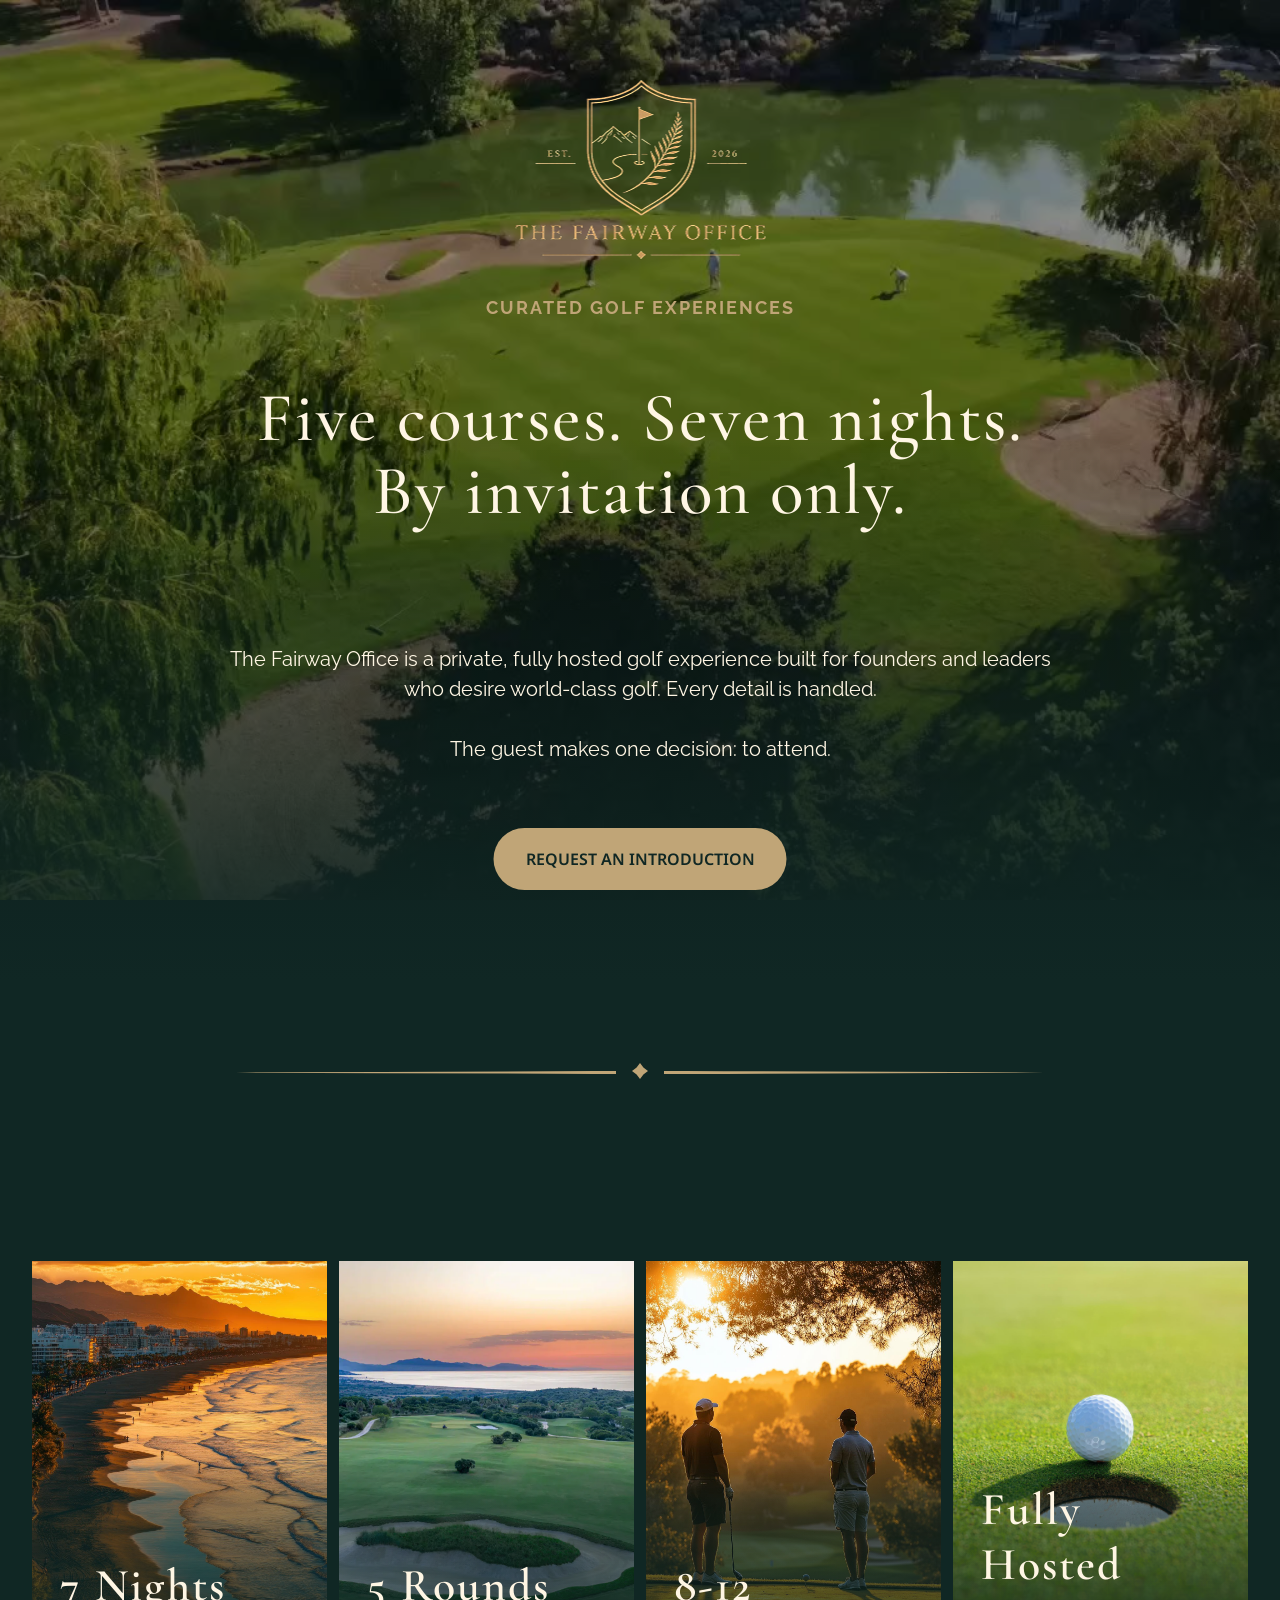
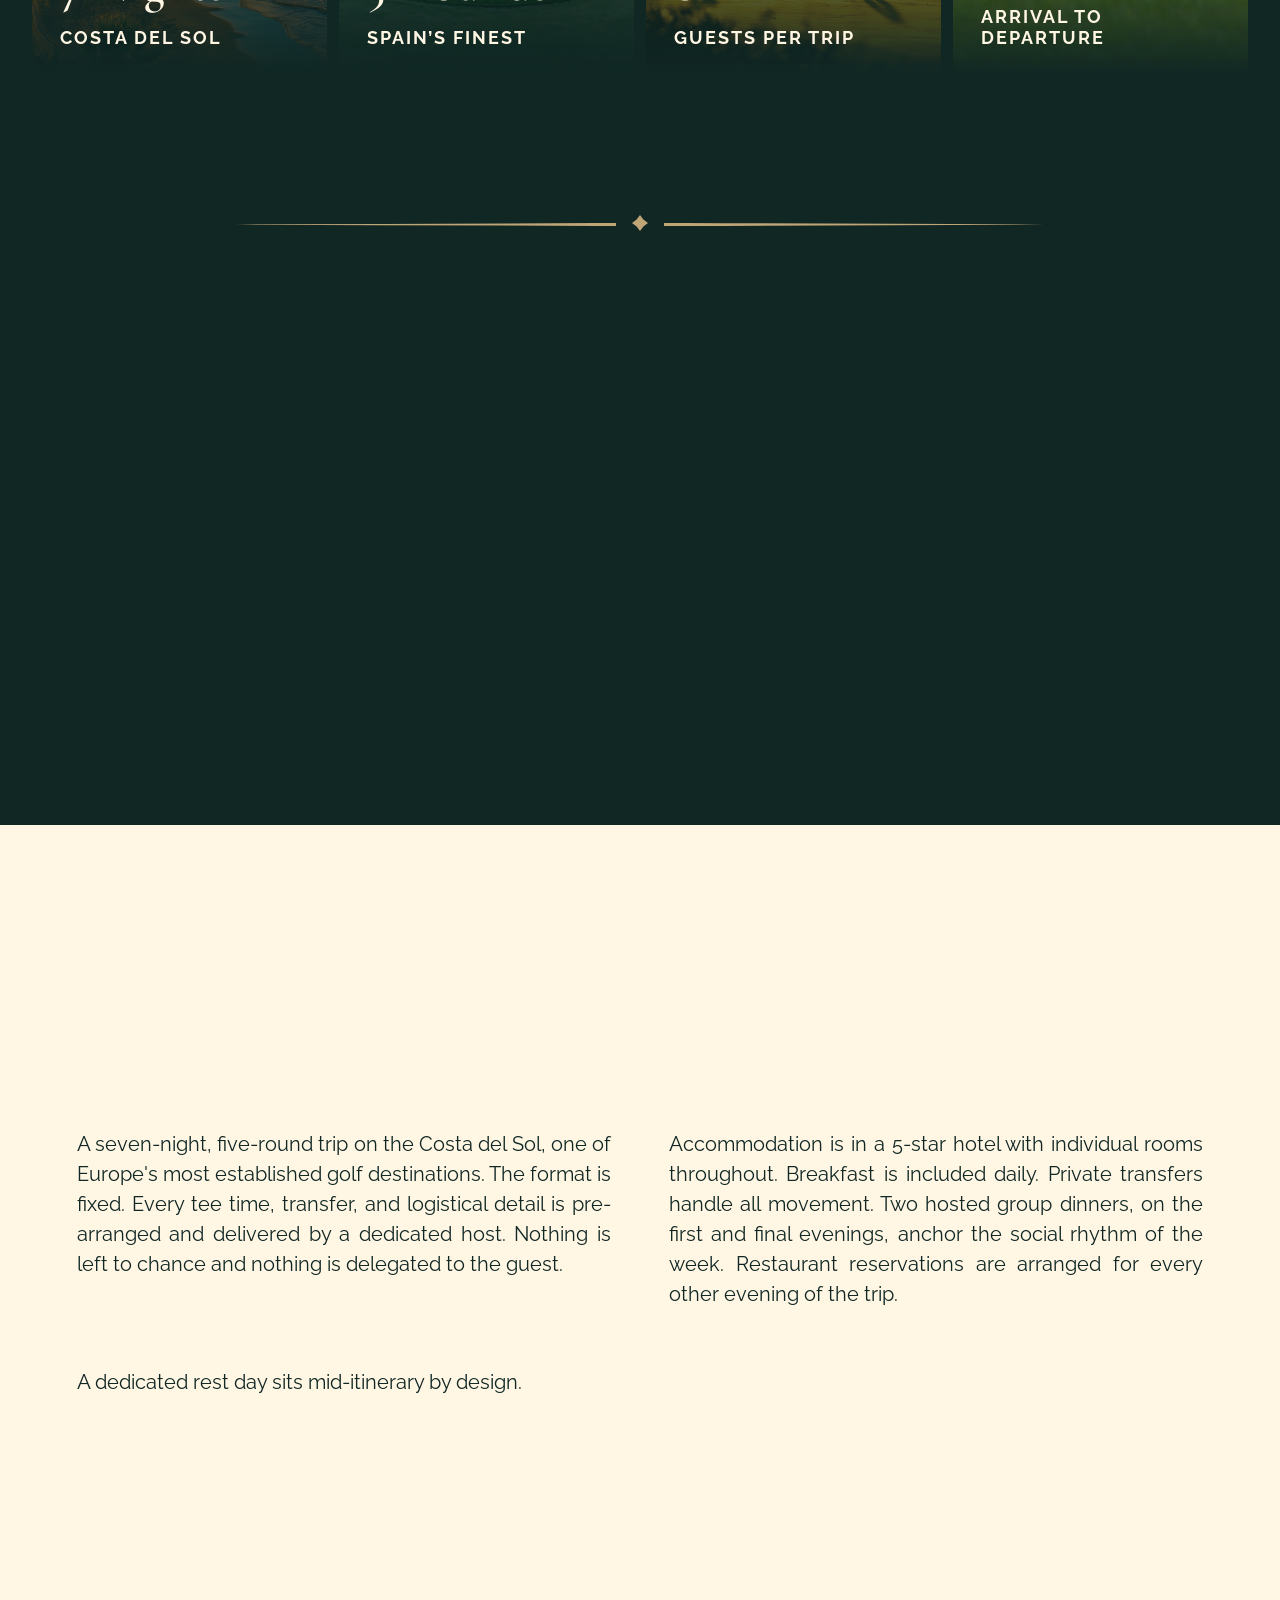
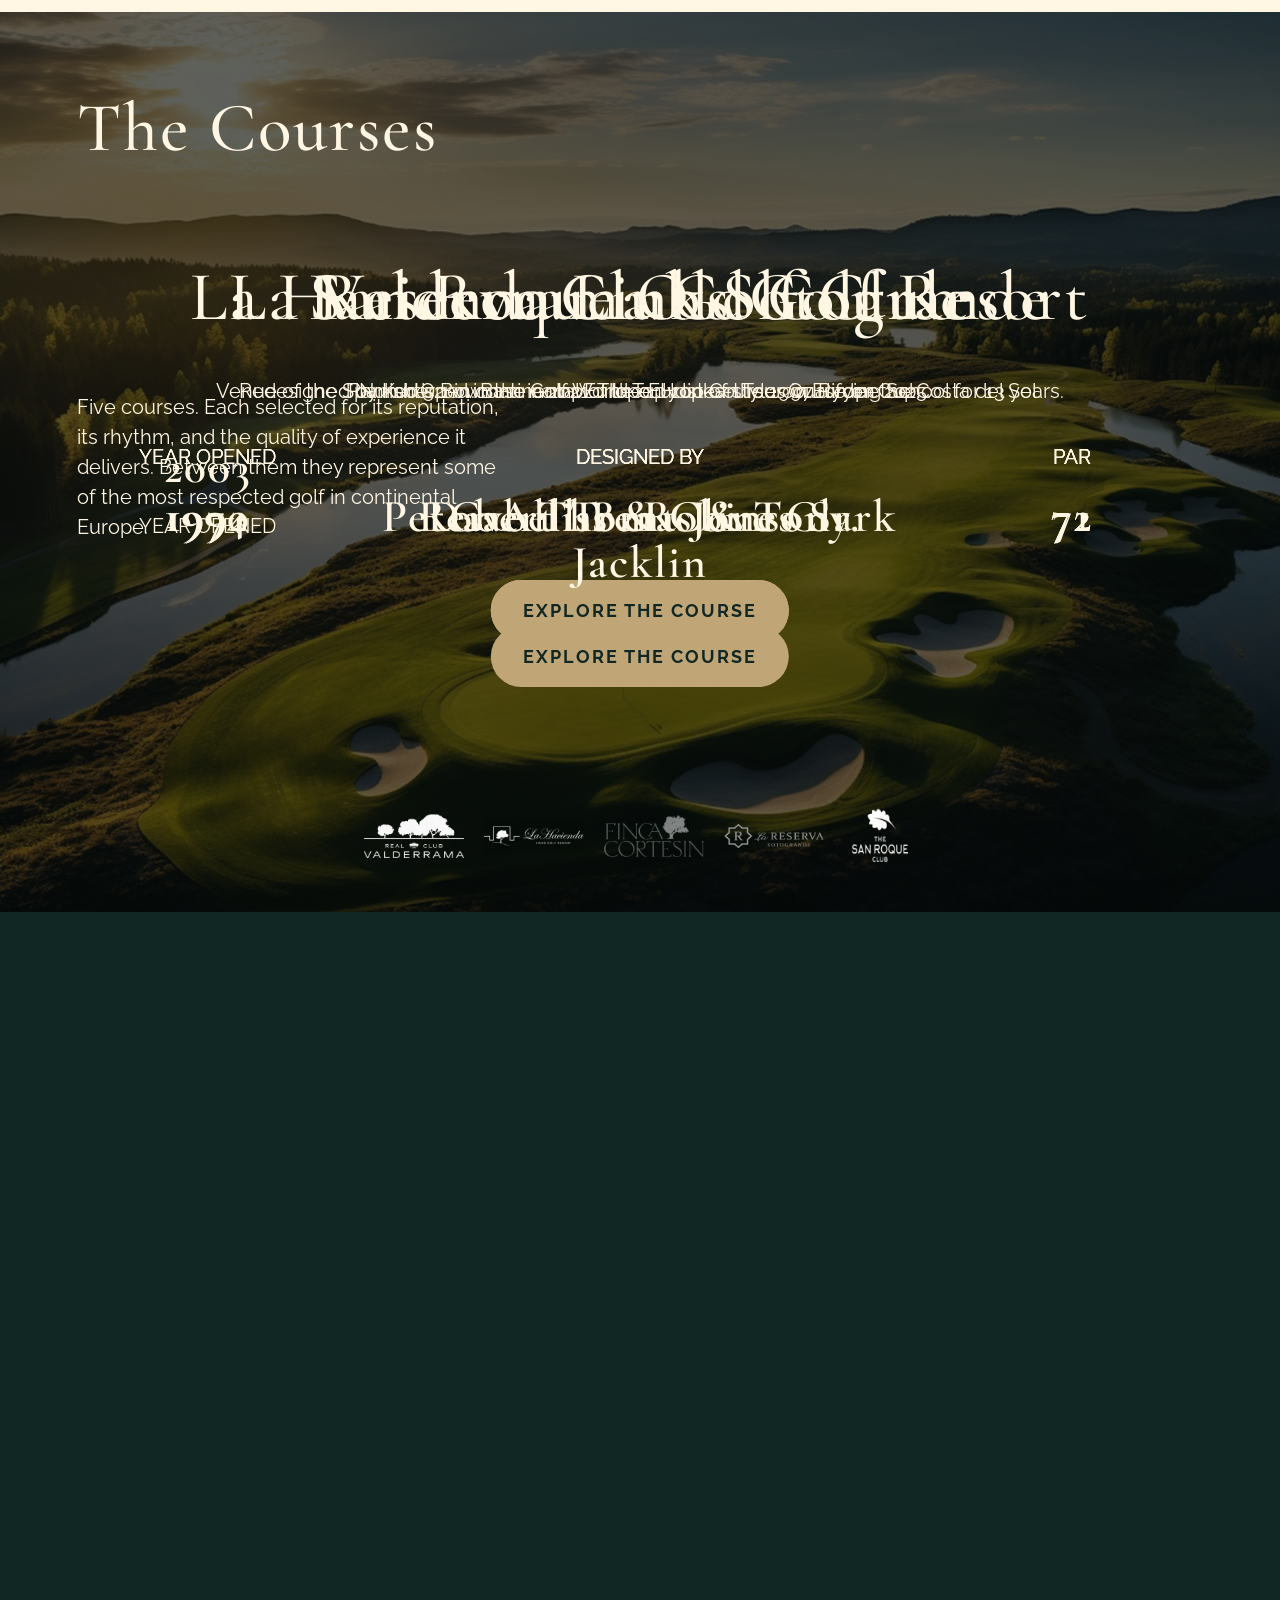
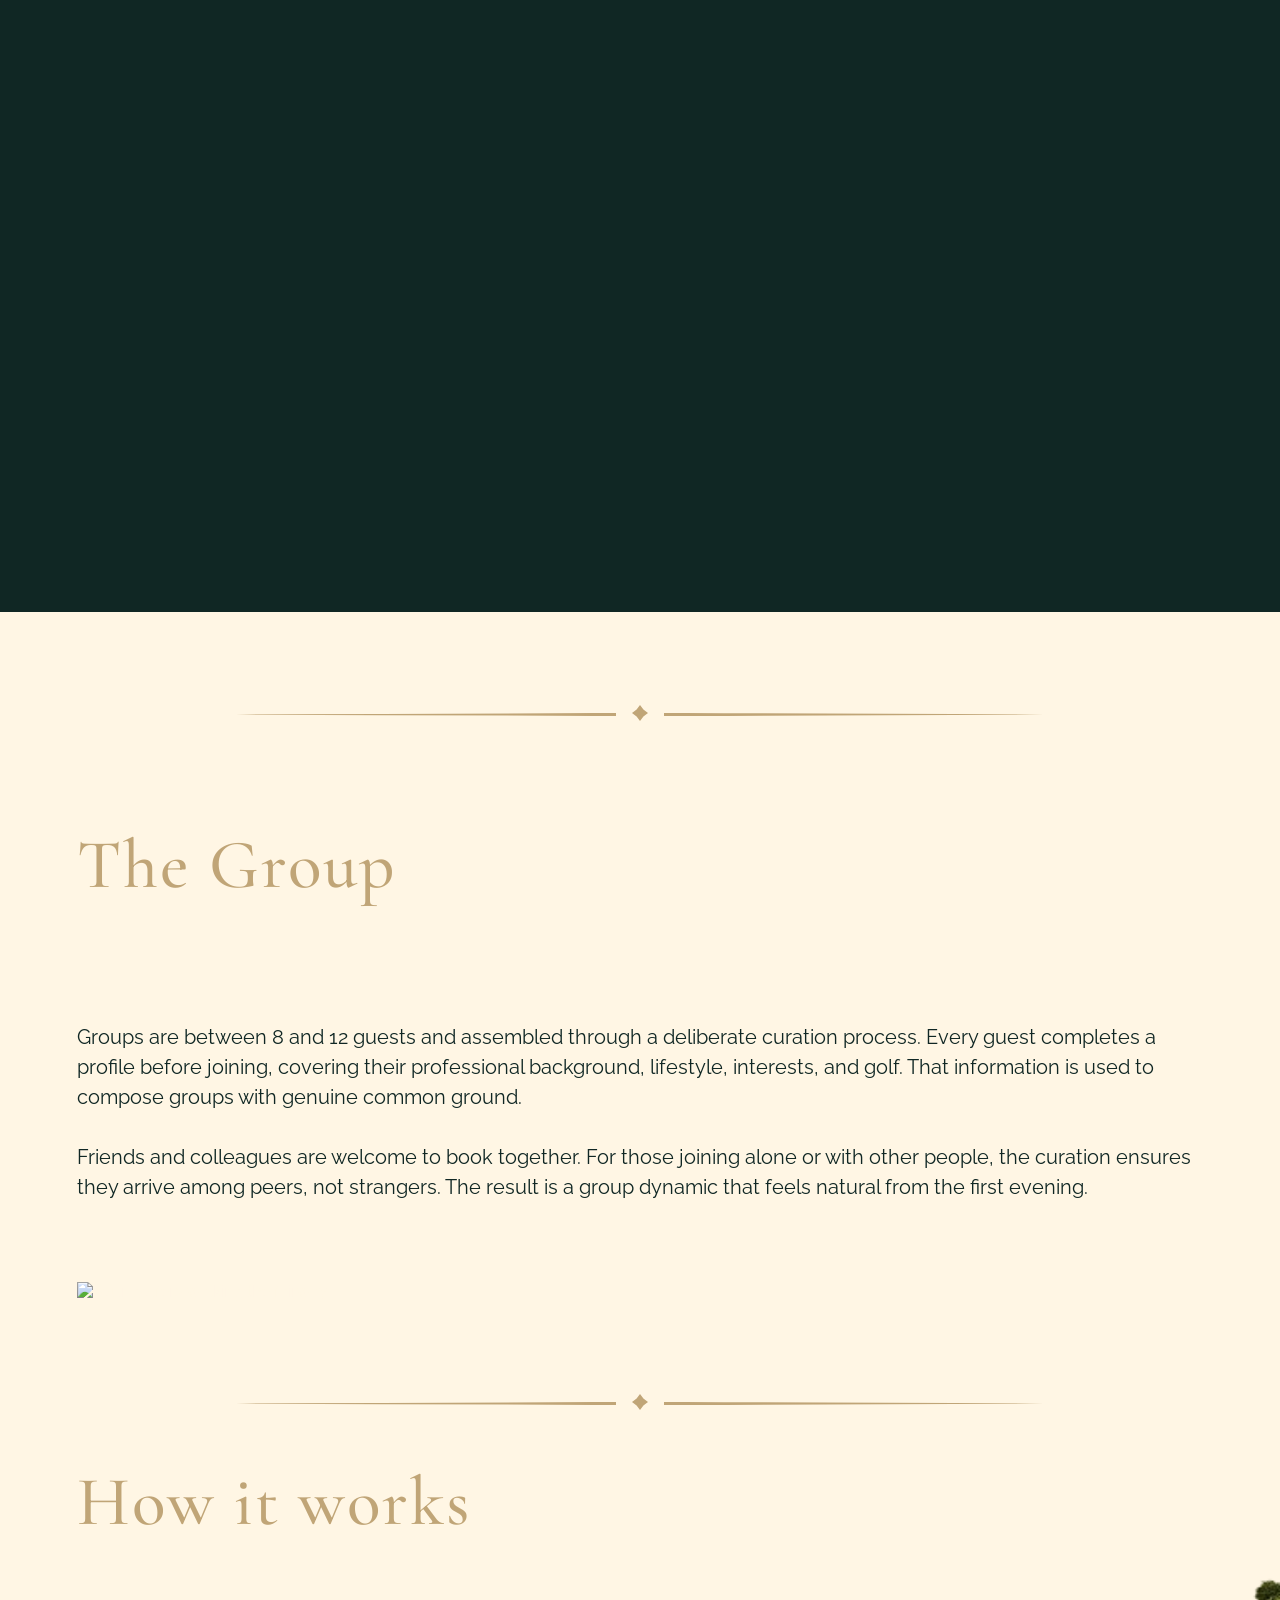
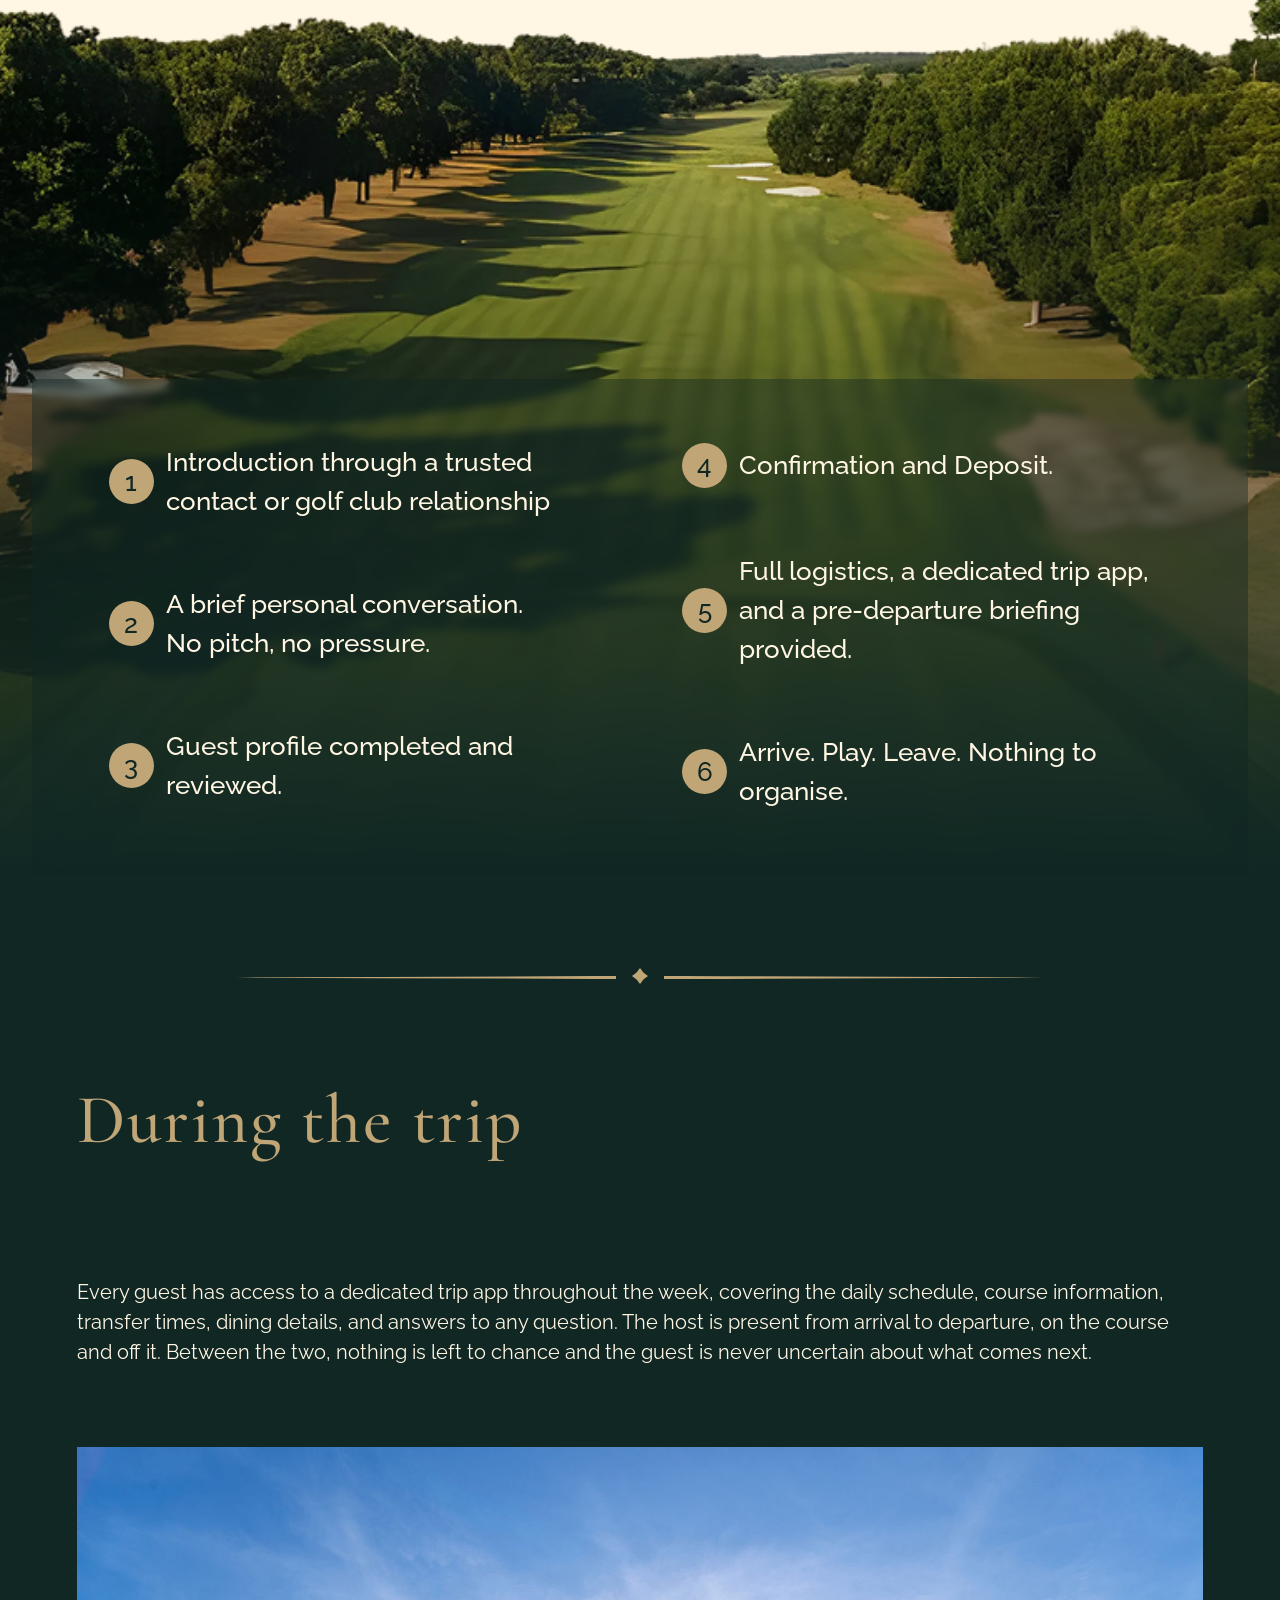
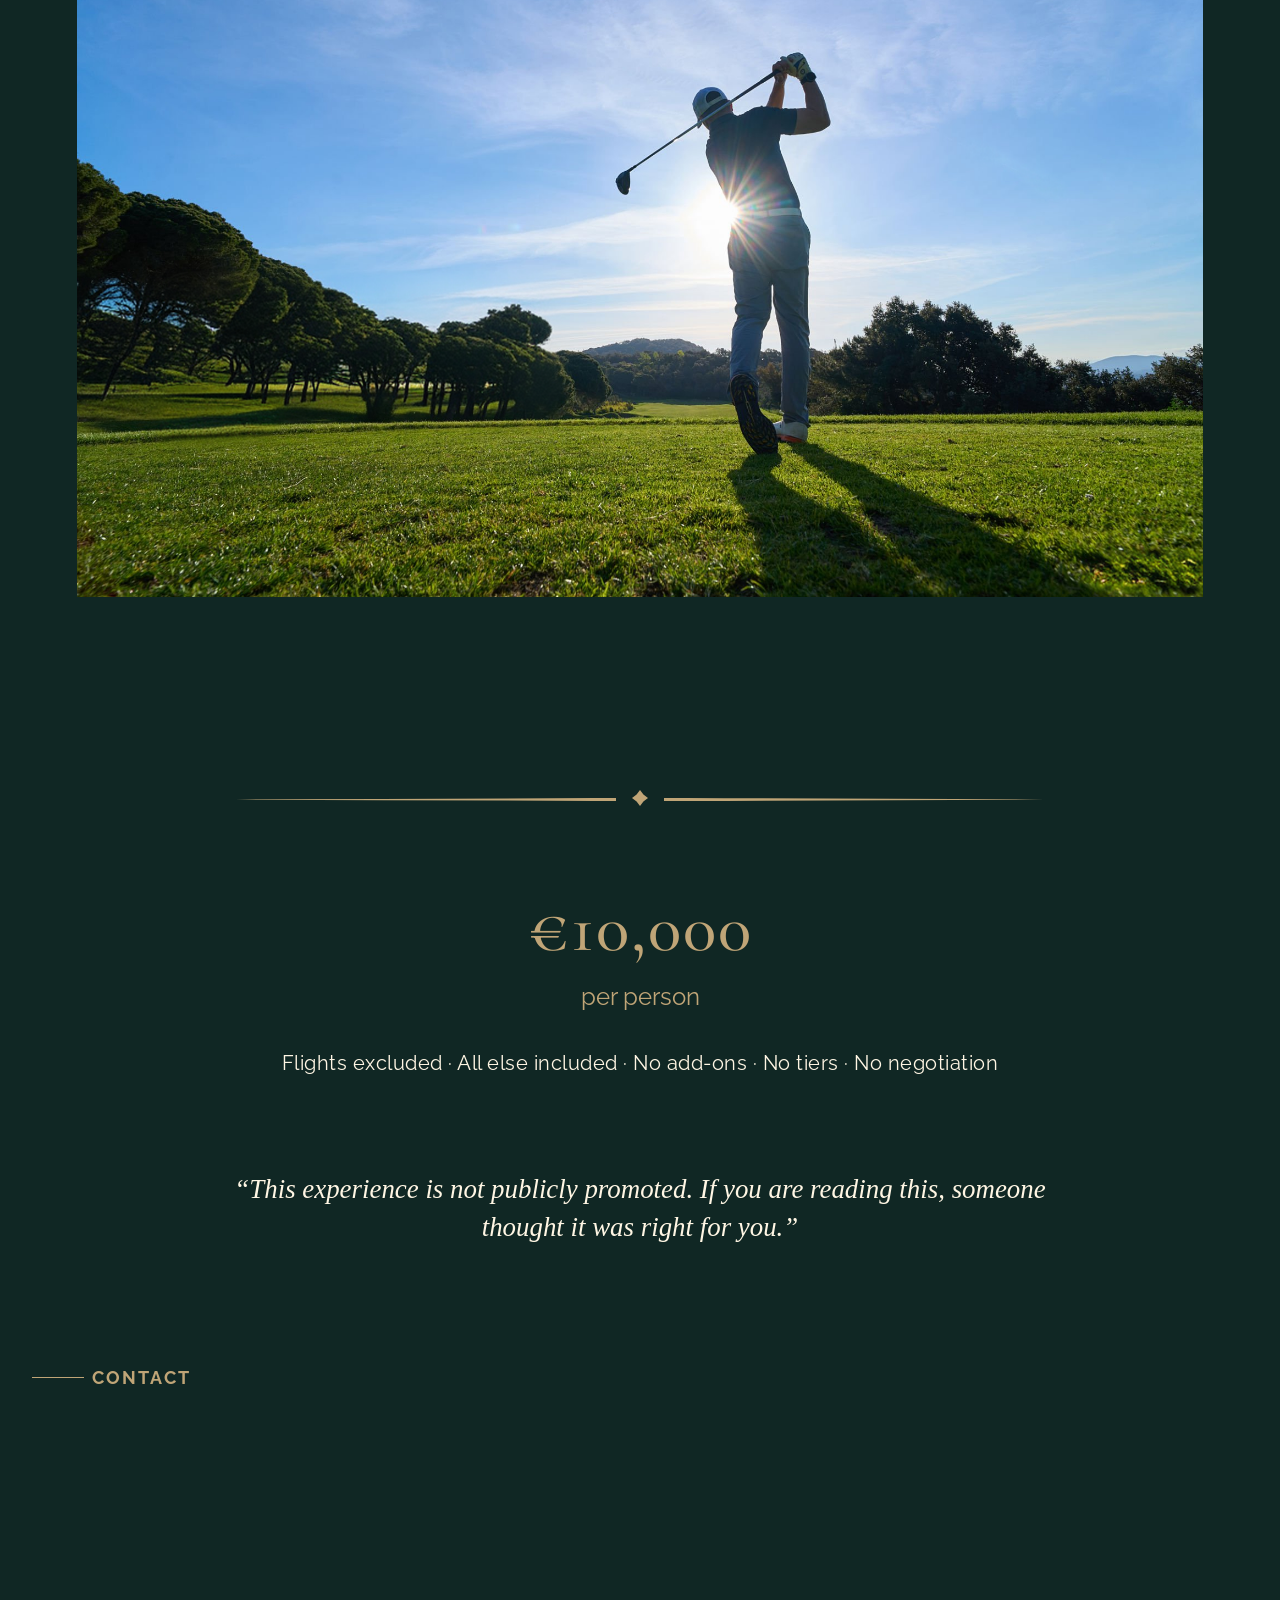
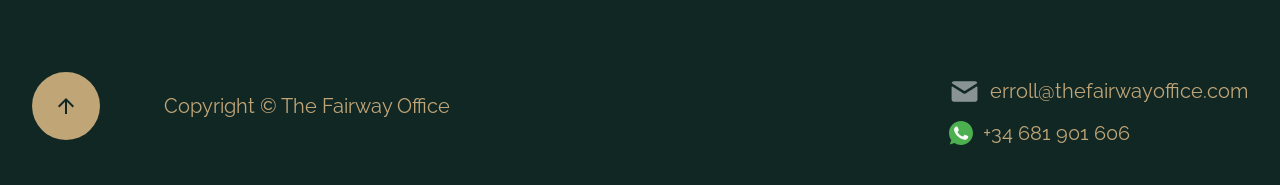
==== commit 954a790f: "Eliminar texto redundante en la sección de experiencia" ====
--- a/index.html
+++ b/index.html
@@ -139,8 +139,7 @@
             Breakfast is included daily. Private transfers handle all movement.
             Two hosted group dinners, on the first and final evenings, anchor
             the social rhythm of the week. Restaurant reservations are arranged
-            for every other evening of the trip, though attendance and cost are
-            at each guest's own discretion.
+            for every other evening of the trip.
           </p>
           <p class="body-text reveal delay-2">
             A dedicated rest day sits mid-itinerary by design.
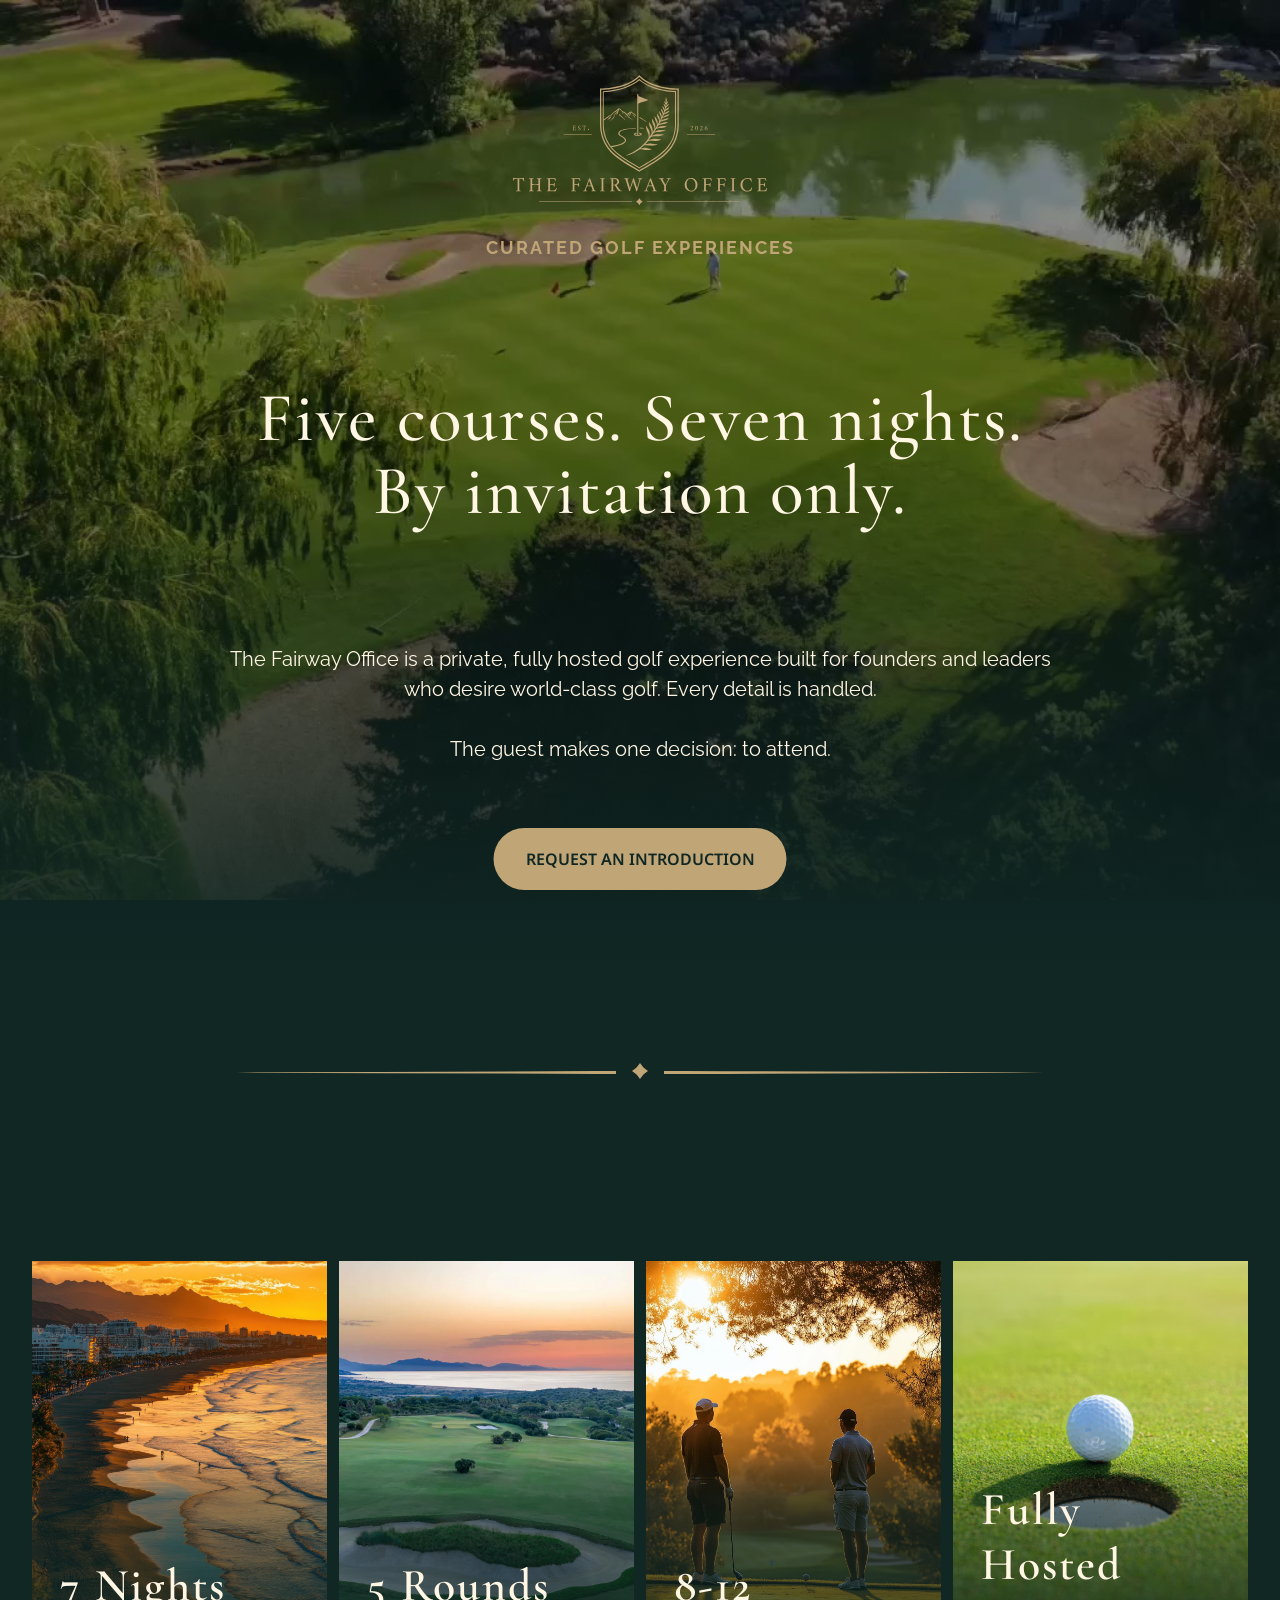
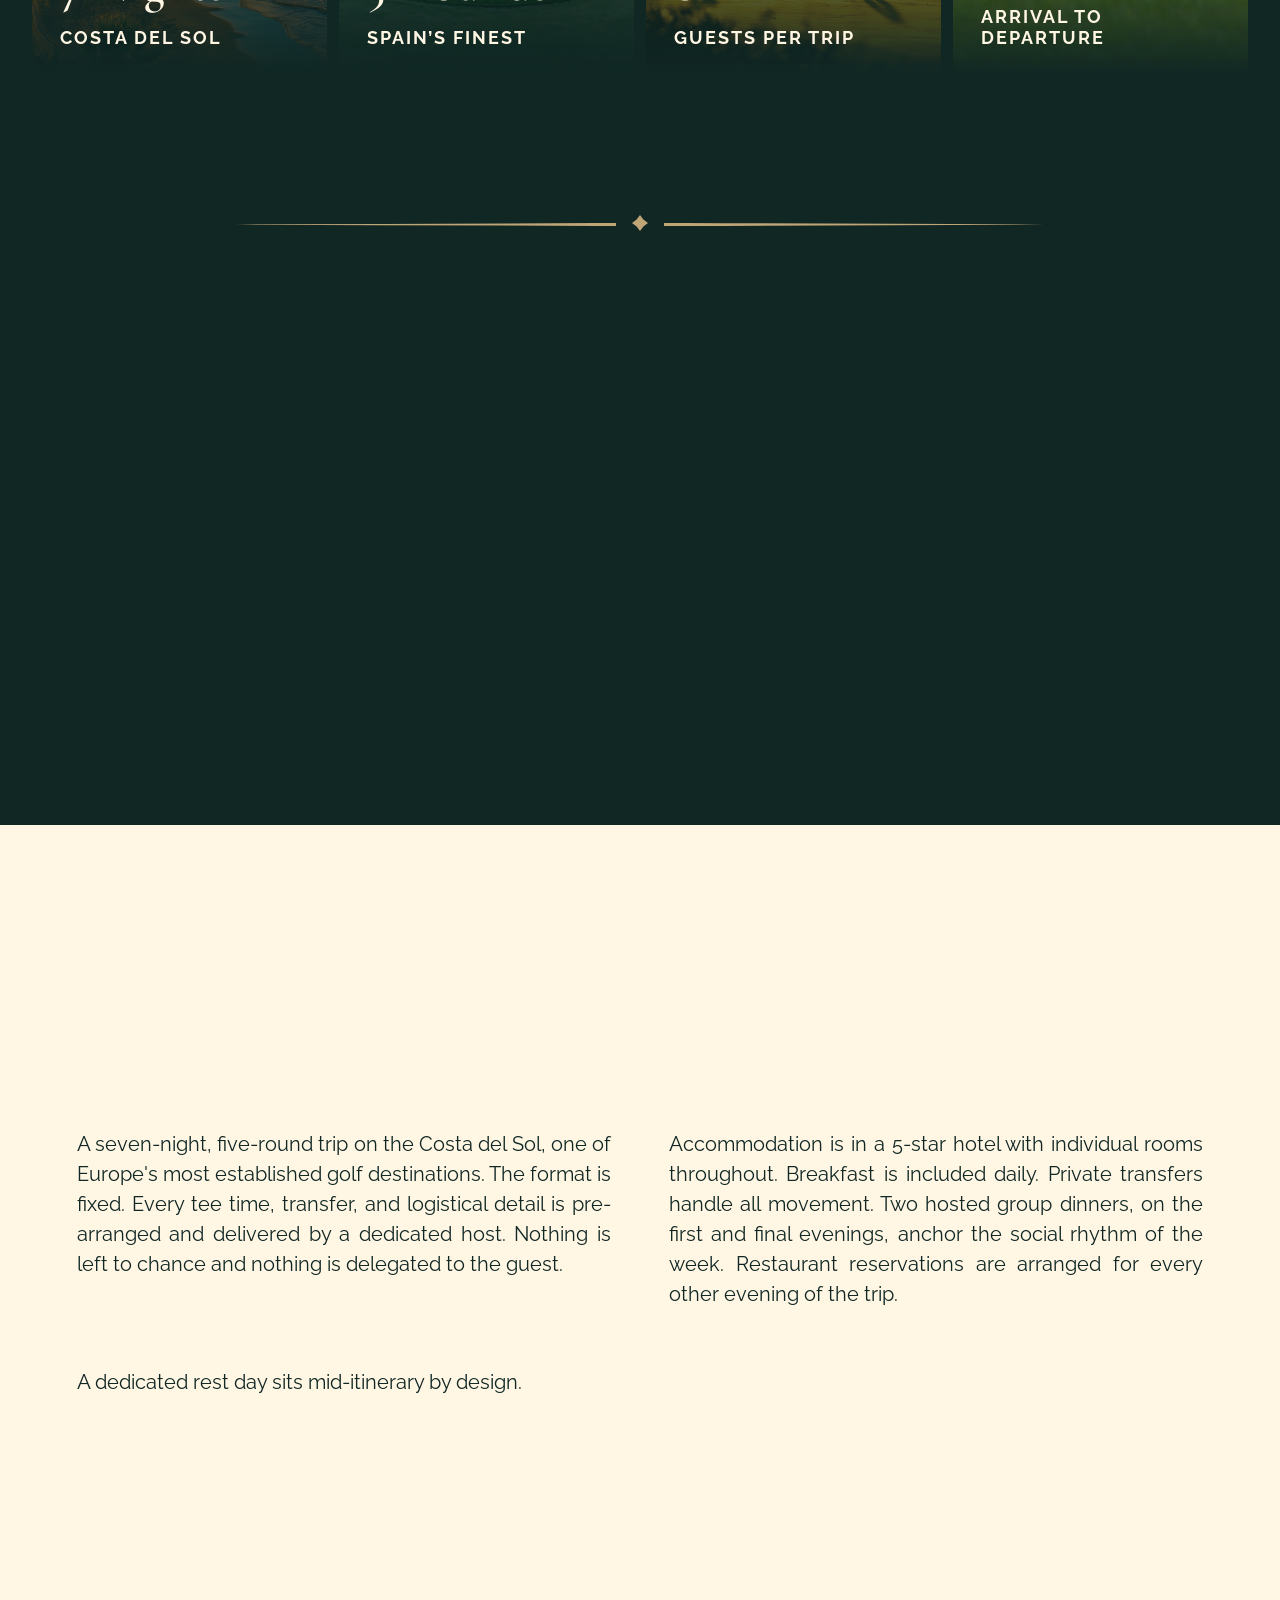
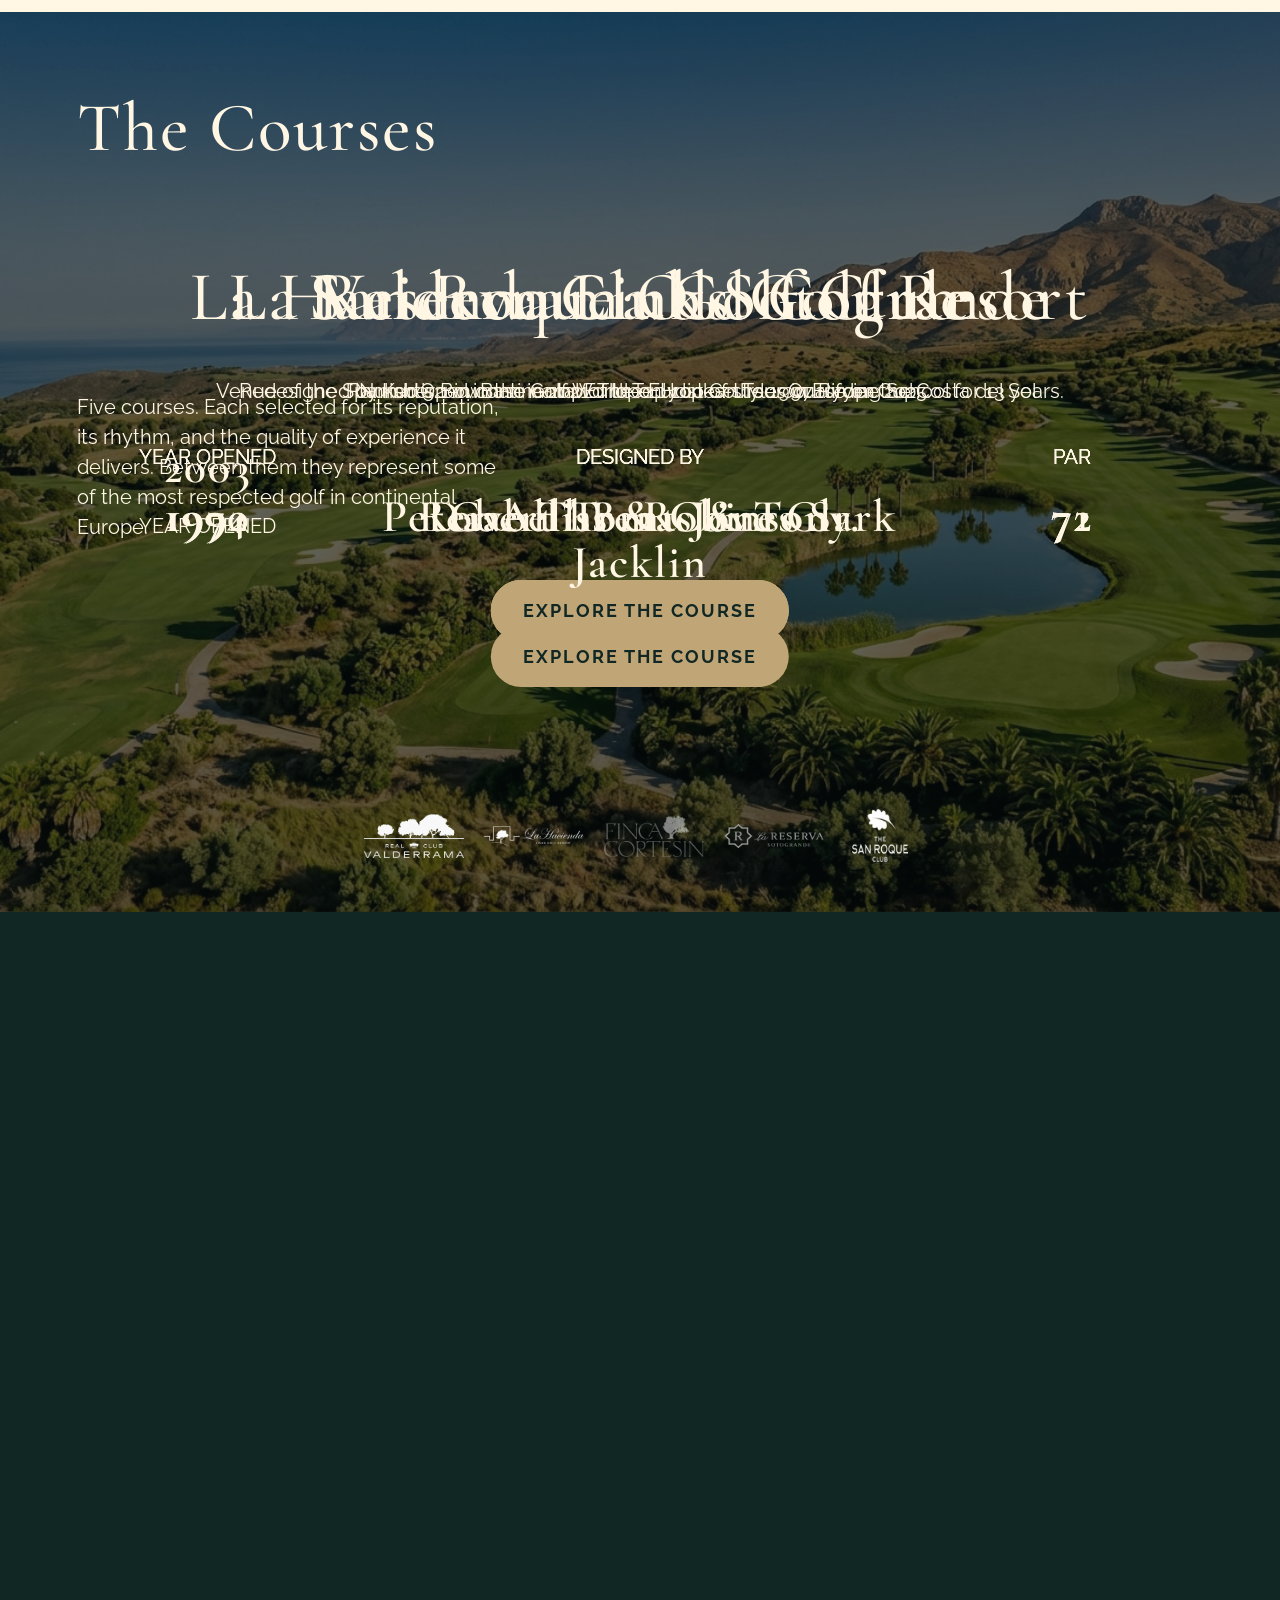
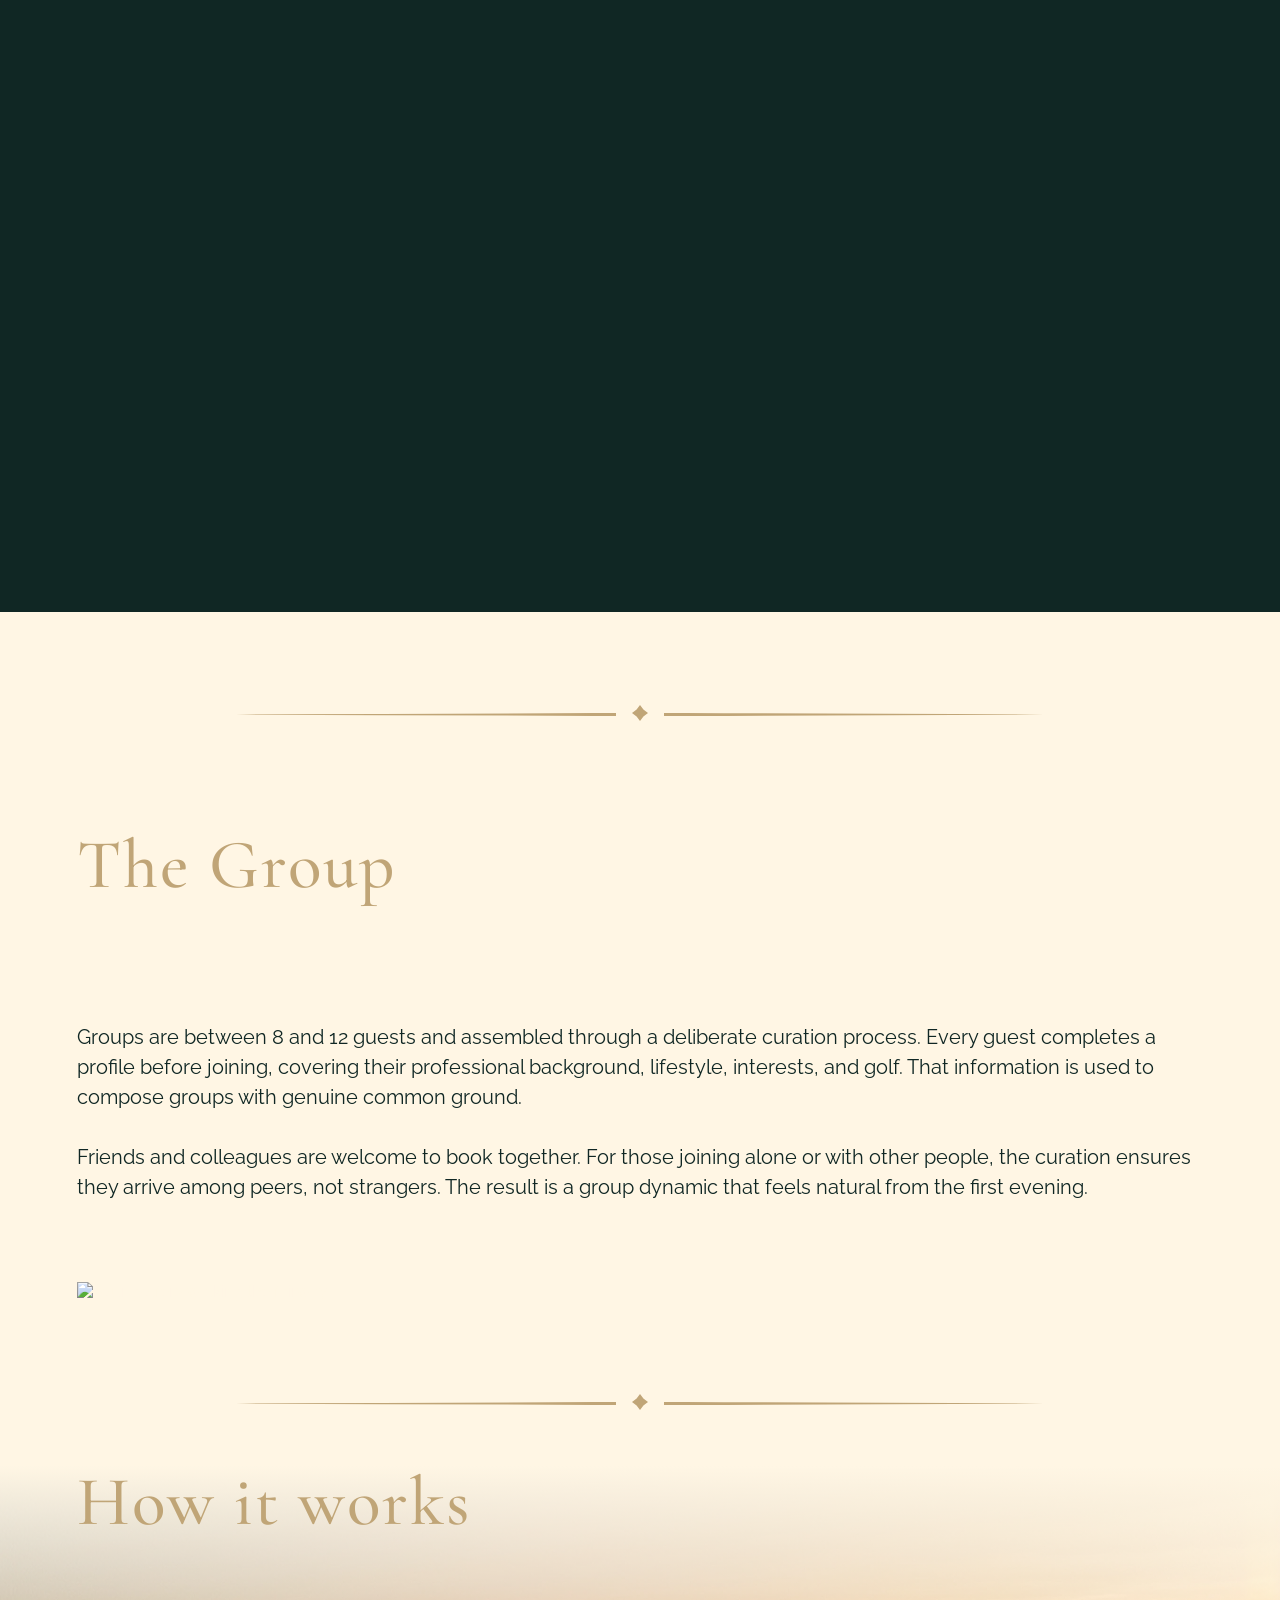
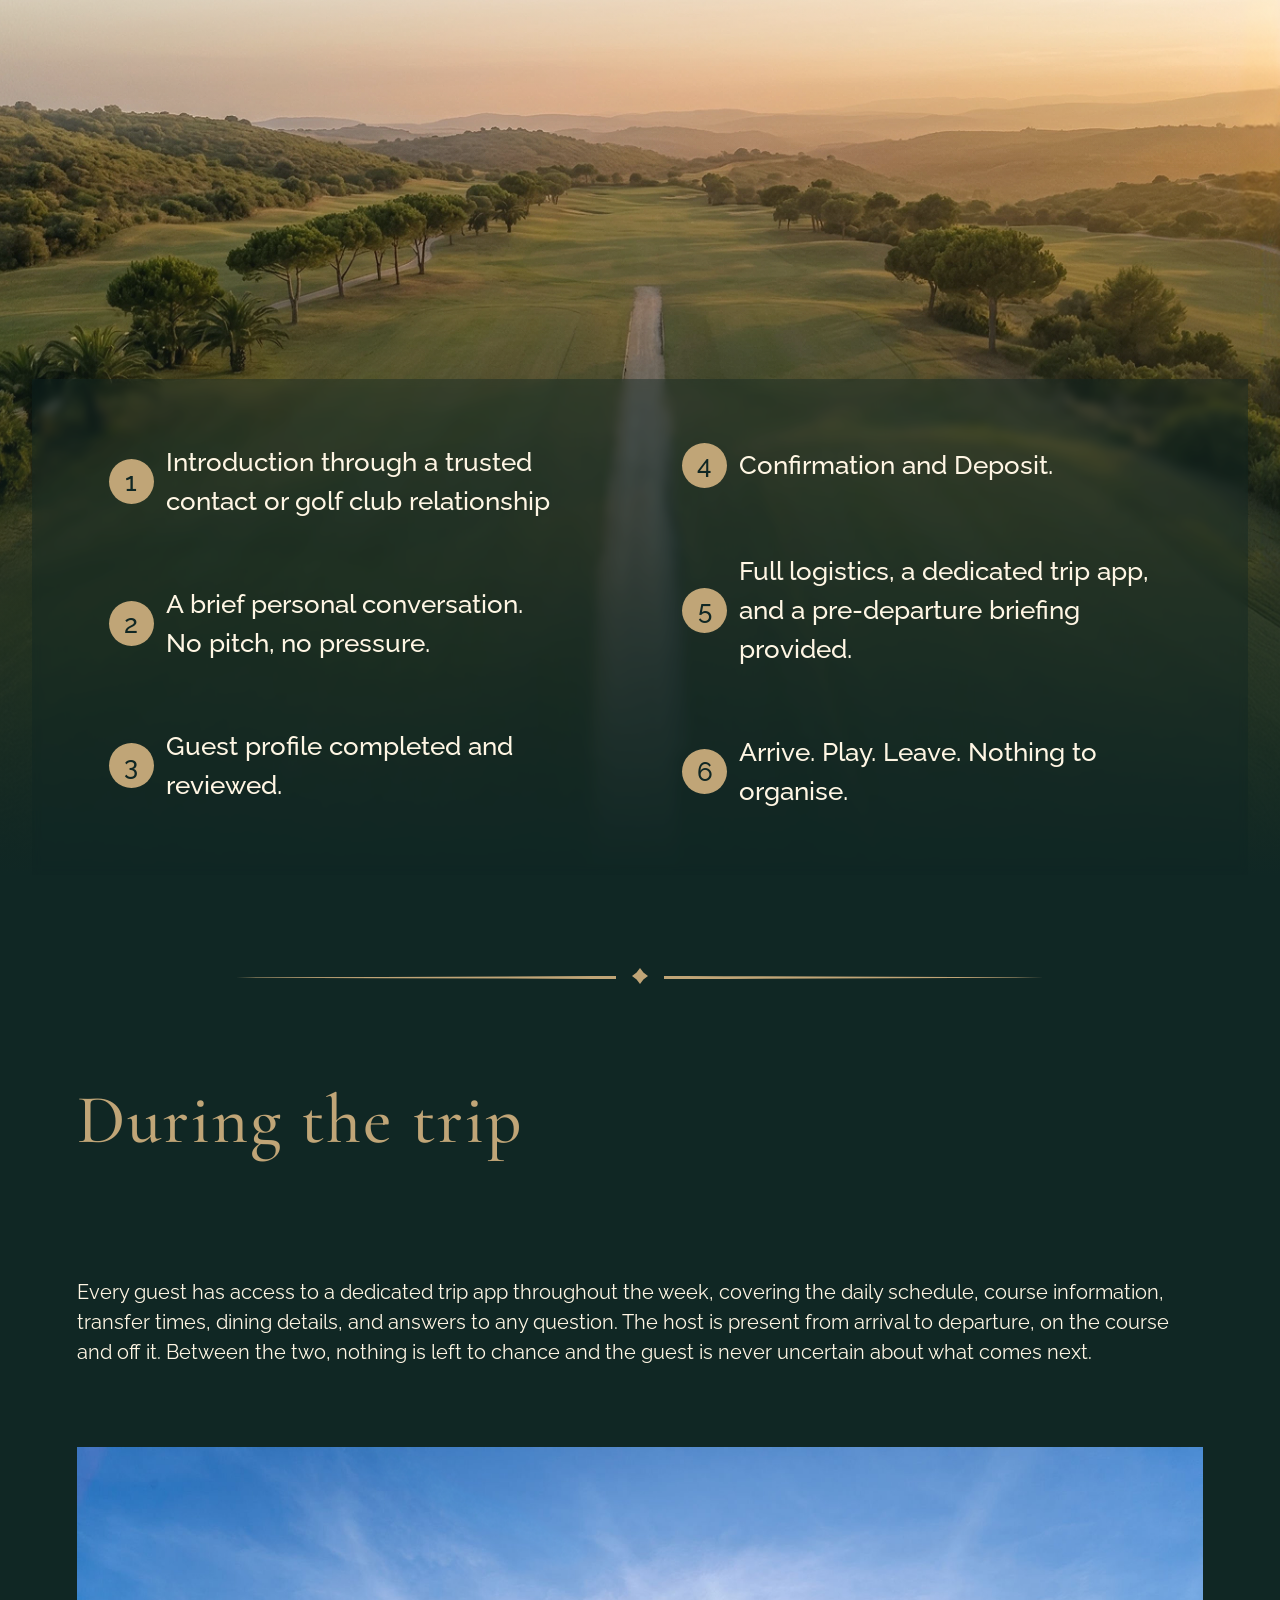
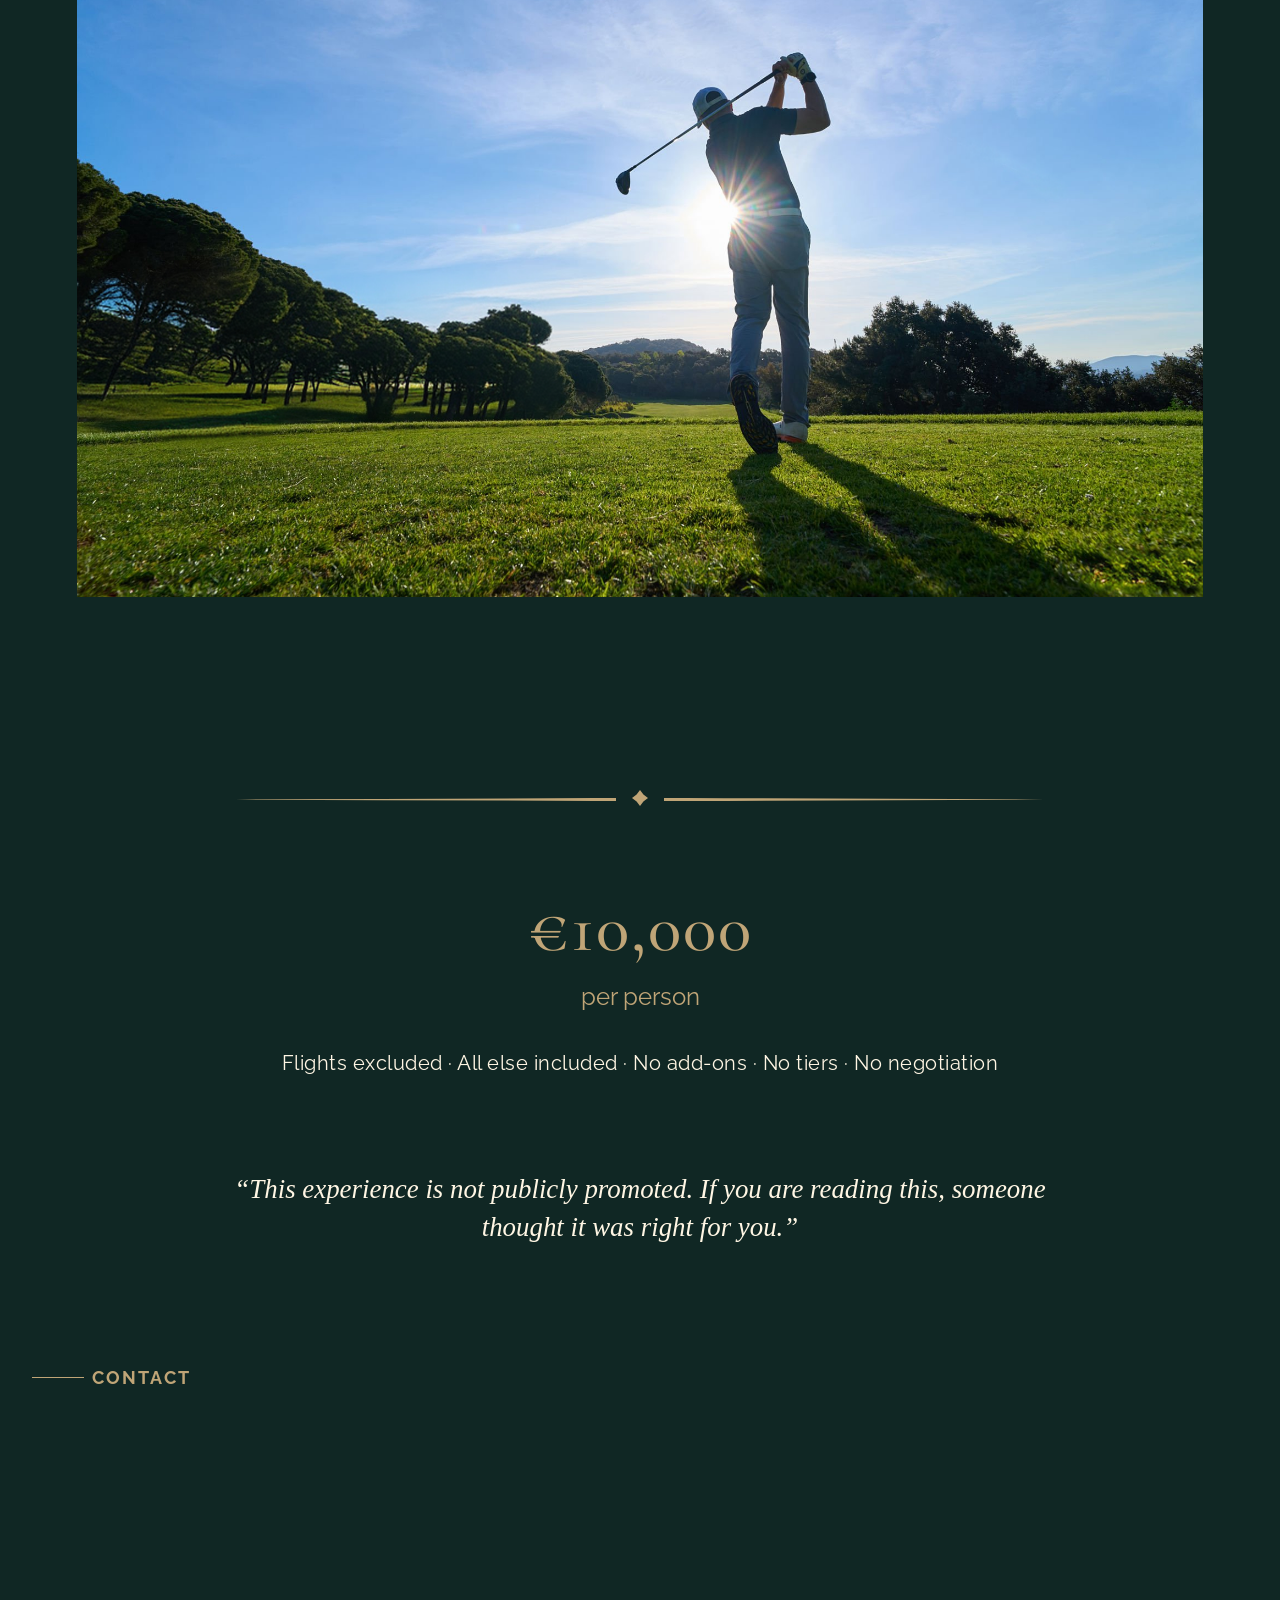
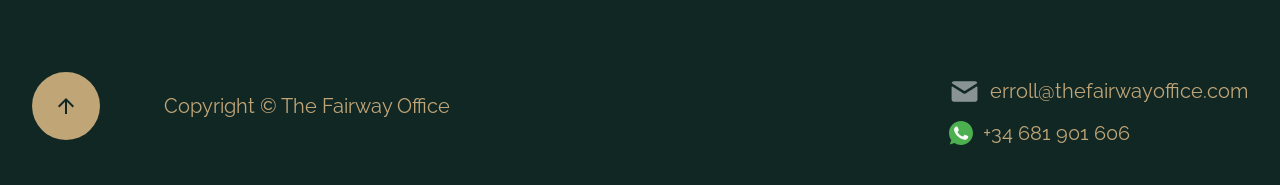
==== commit 539bfab1: "Actualizado imágenes" ====
--- a/index.html
+++ b/index.html
@@ -32,7 +32,7 @@
 
       <div class="hero-inner">
         <div class="hero-brand">
-          <img src="assets/logo.png" alt="The Fairway Office logo" />
+          <img src="assets/logo.svg" alt="The Fairway Office logo" />
           <span>Curated Golf Experiences</span>
         </div>
 
@@ -486,11 +486,11 @@
         <img class="divider" src="assets/divider.svg" alt="" />
       </div>
 
-      <div class="how-head">
-        <h2 class="headline reveal">How it works</h2>
-      </div>
-
       <div class="how-photo">
+        <div class="how-head">
+          <h2 class="headline reveal">How it works</h2>
+        </div>
+
         <div class="how-card">
           <div class="how-col">
             <div class="step reveal">
--- a/styles.css
+++ b/styles.css
@@ -831,17 +831,28 @@
 
 .how-head {
   max-width: 1512px;
-  margin: 0 auto;
+  margin: 0 auto 440px;
 }
 
 .how-head h2 {
   margin: 56px 0 0 158px;
+  color: var(--gold);
 }
 
 .how-photo {
   position: relative;
-  background: url('assets/how-bg.png') top / cover no-repeat;
-  padding-top: 440px;
+  background: url('assets/how-bg.jpg') top / cover no-repeat;
+}
+
+.how-photo::before {
+  content: '';
+  position: absolute;
+  left: 0;
+  right: 0;
+  top: 0;
+  height: 300px;
+  background: linear-gradient(to top, rgba(16, 39, 36, 0) 0%, #fff6e4 100%);
+  pointer-events: none;
 }
 
 .how-photo::after {
@@ -1562,9 +1573,7 @@
   .how-head h2 {
     margin-top: 48px;
   }
-  .how-photo {
-    padding-top: 220px;
-  }
+
   .how-card {
     grid-template-columns: 1fr;
     gap: 40px;
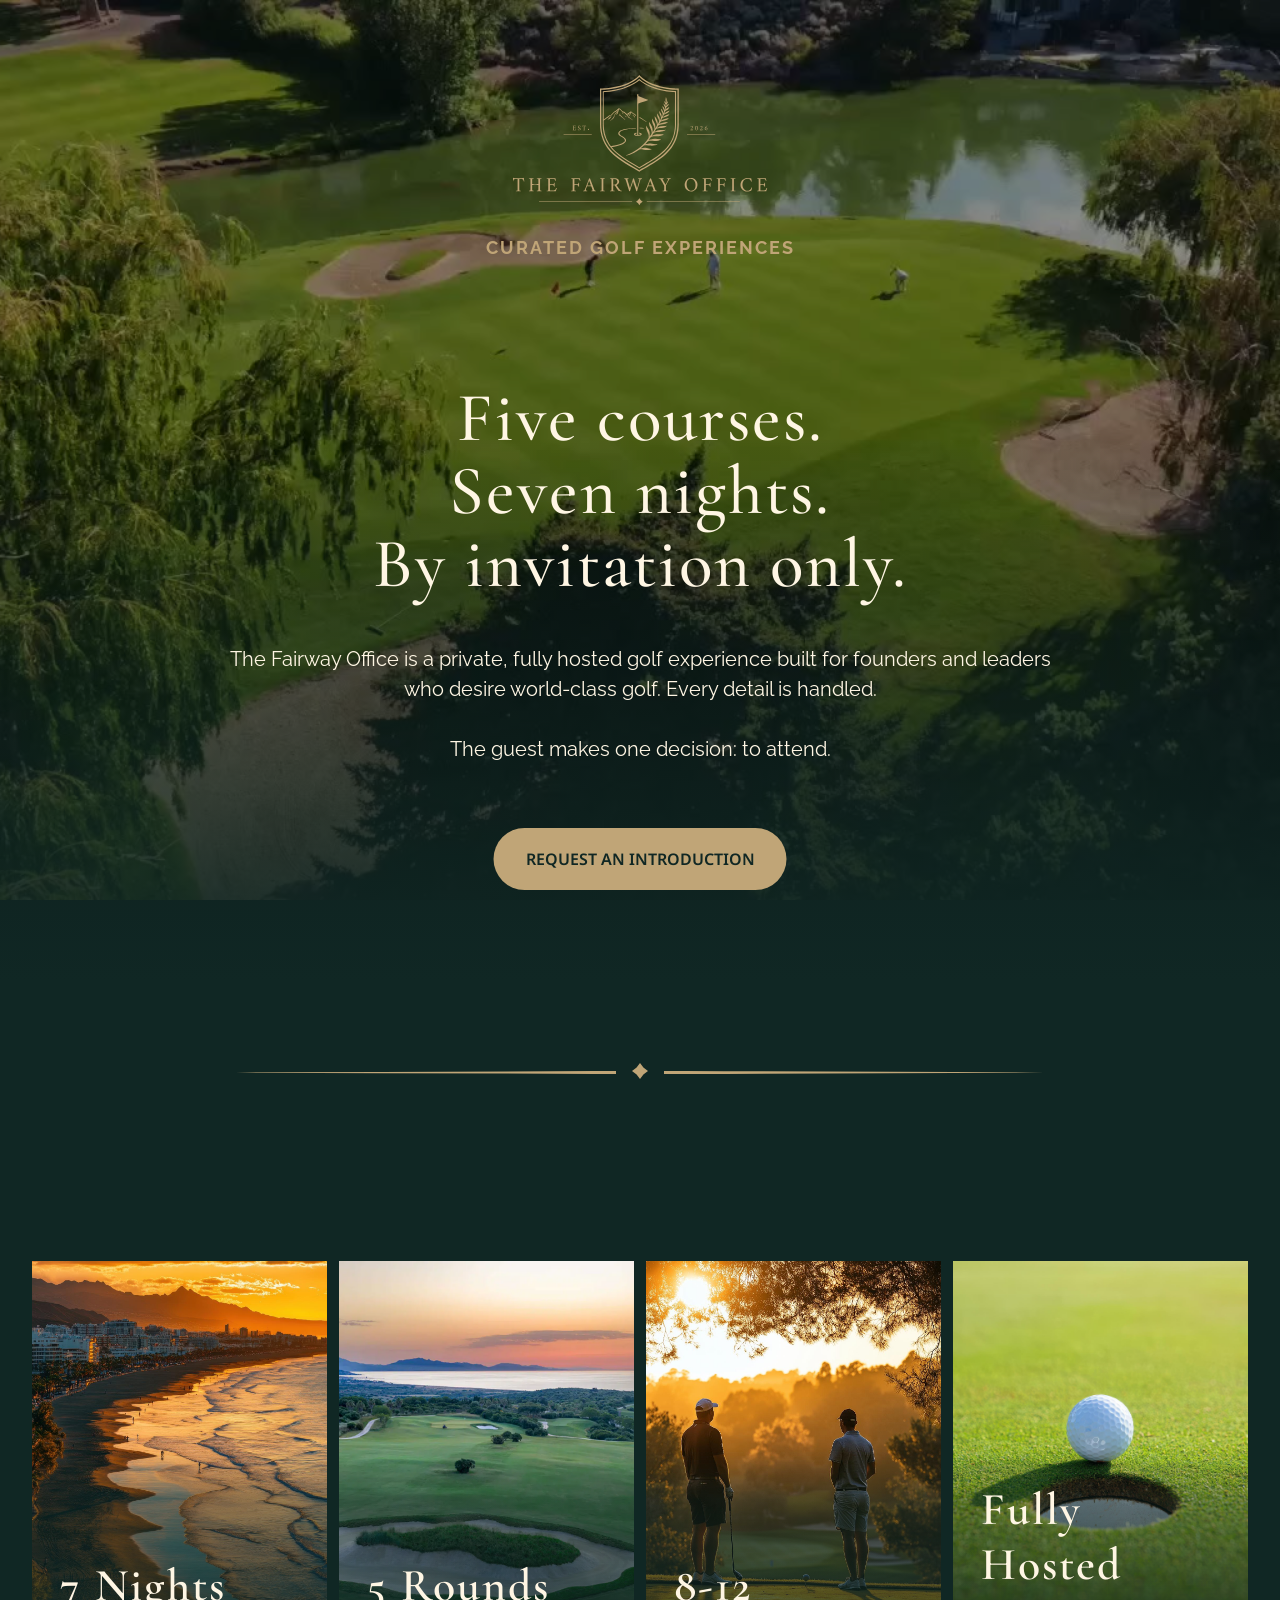
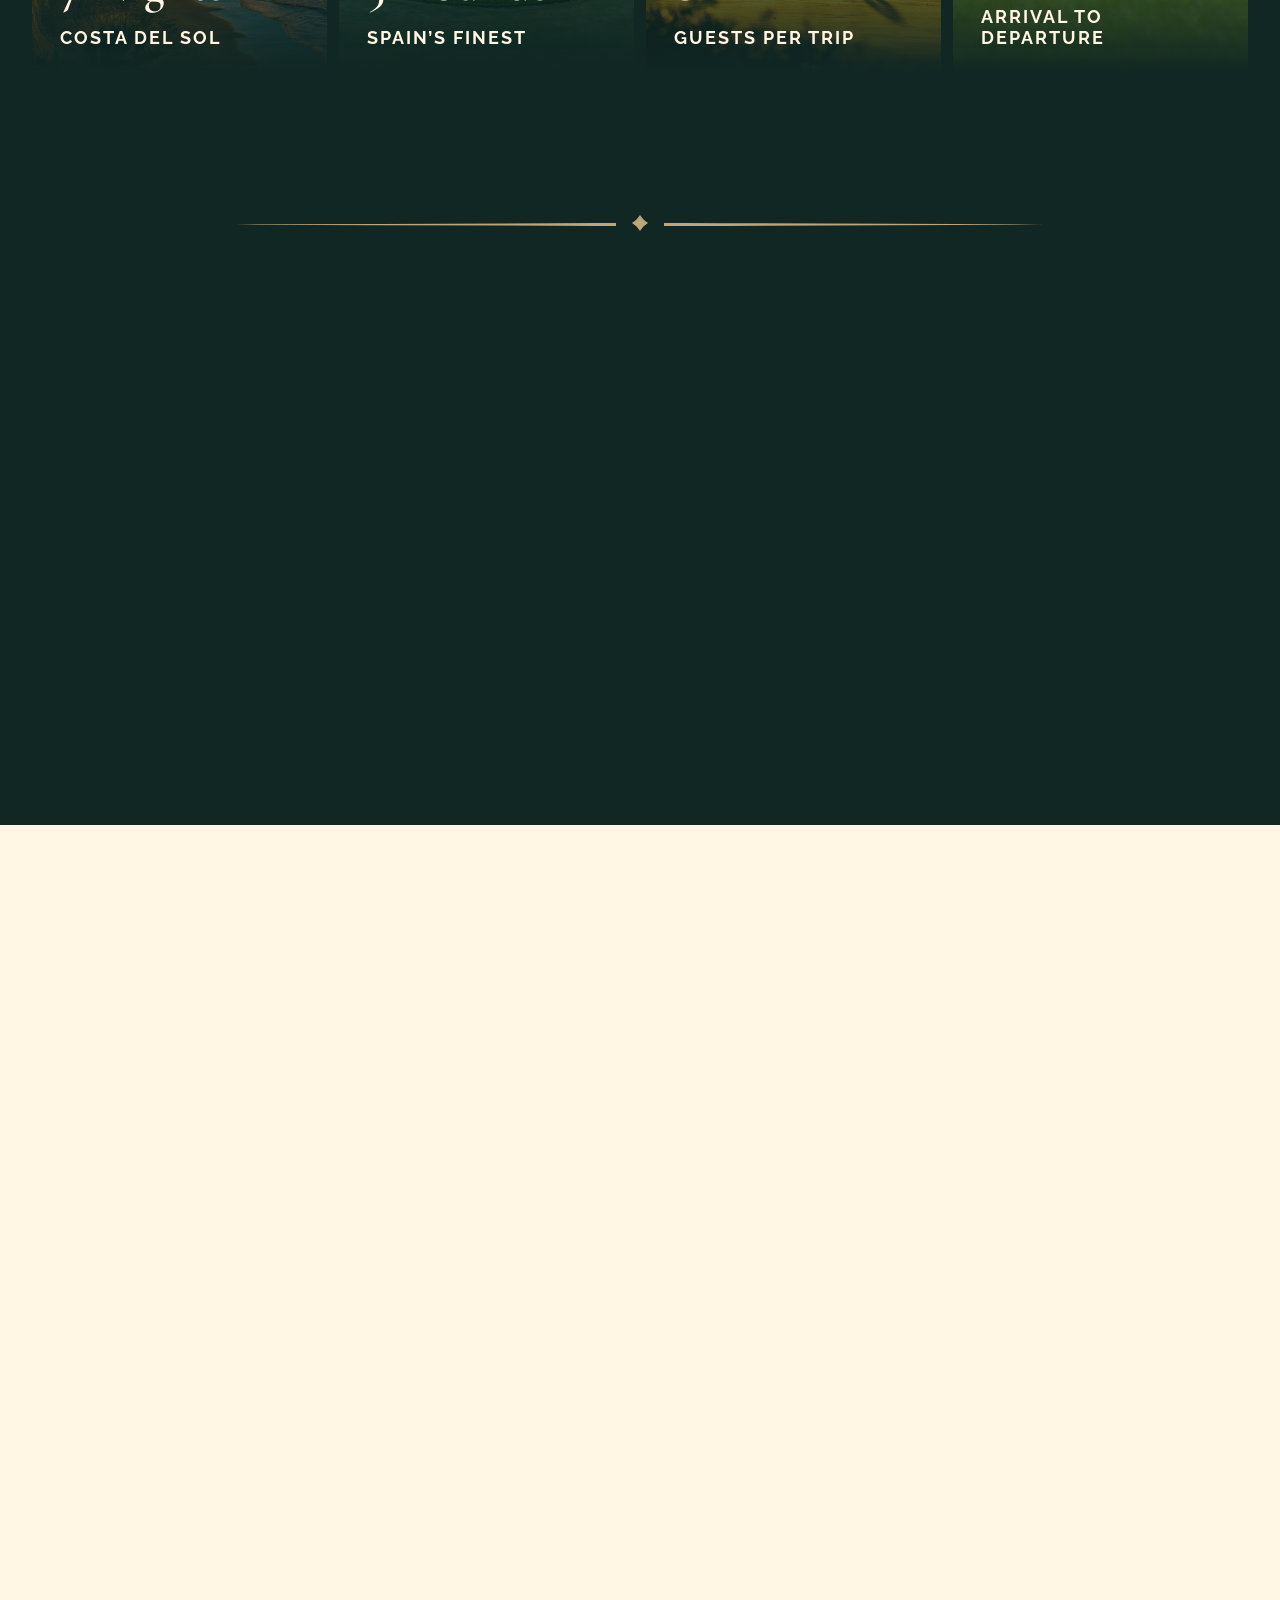
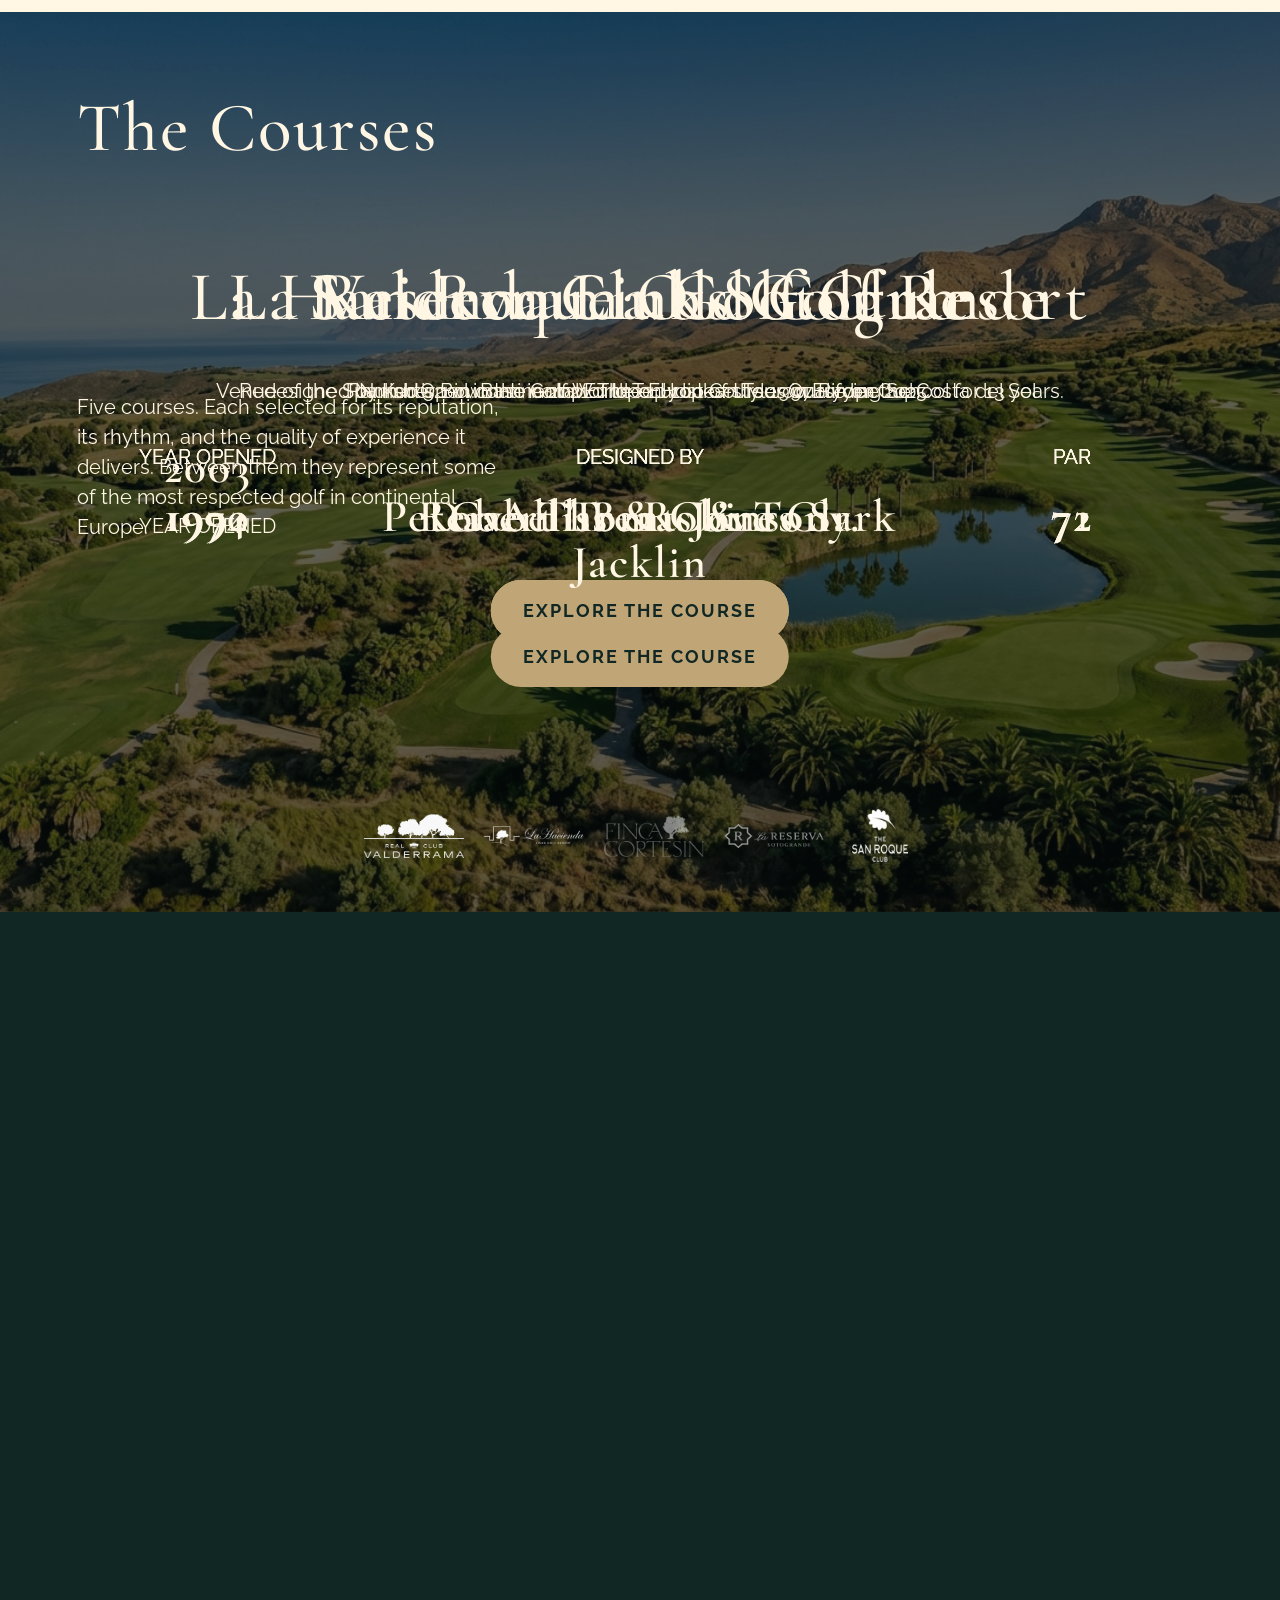
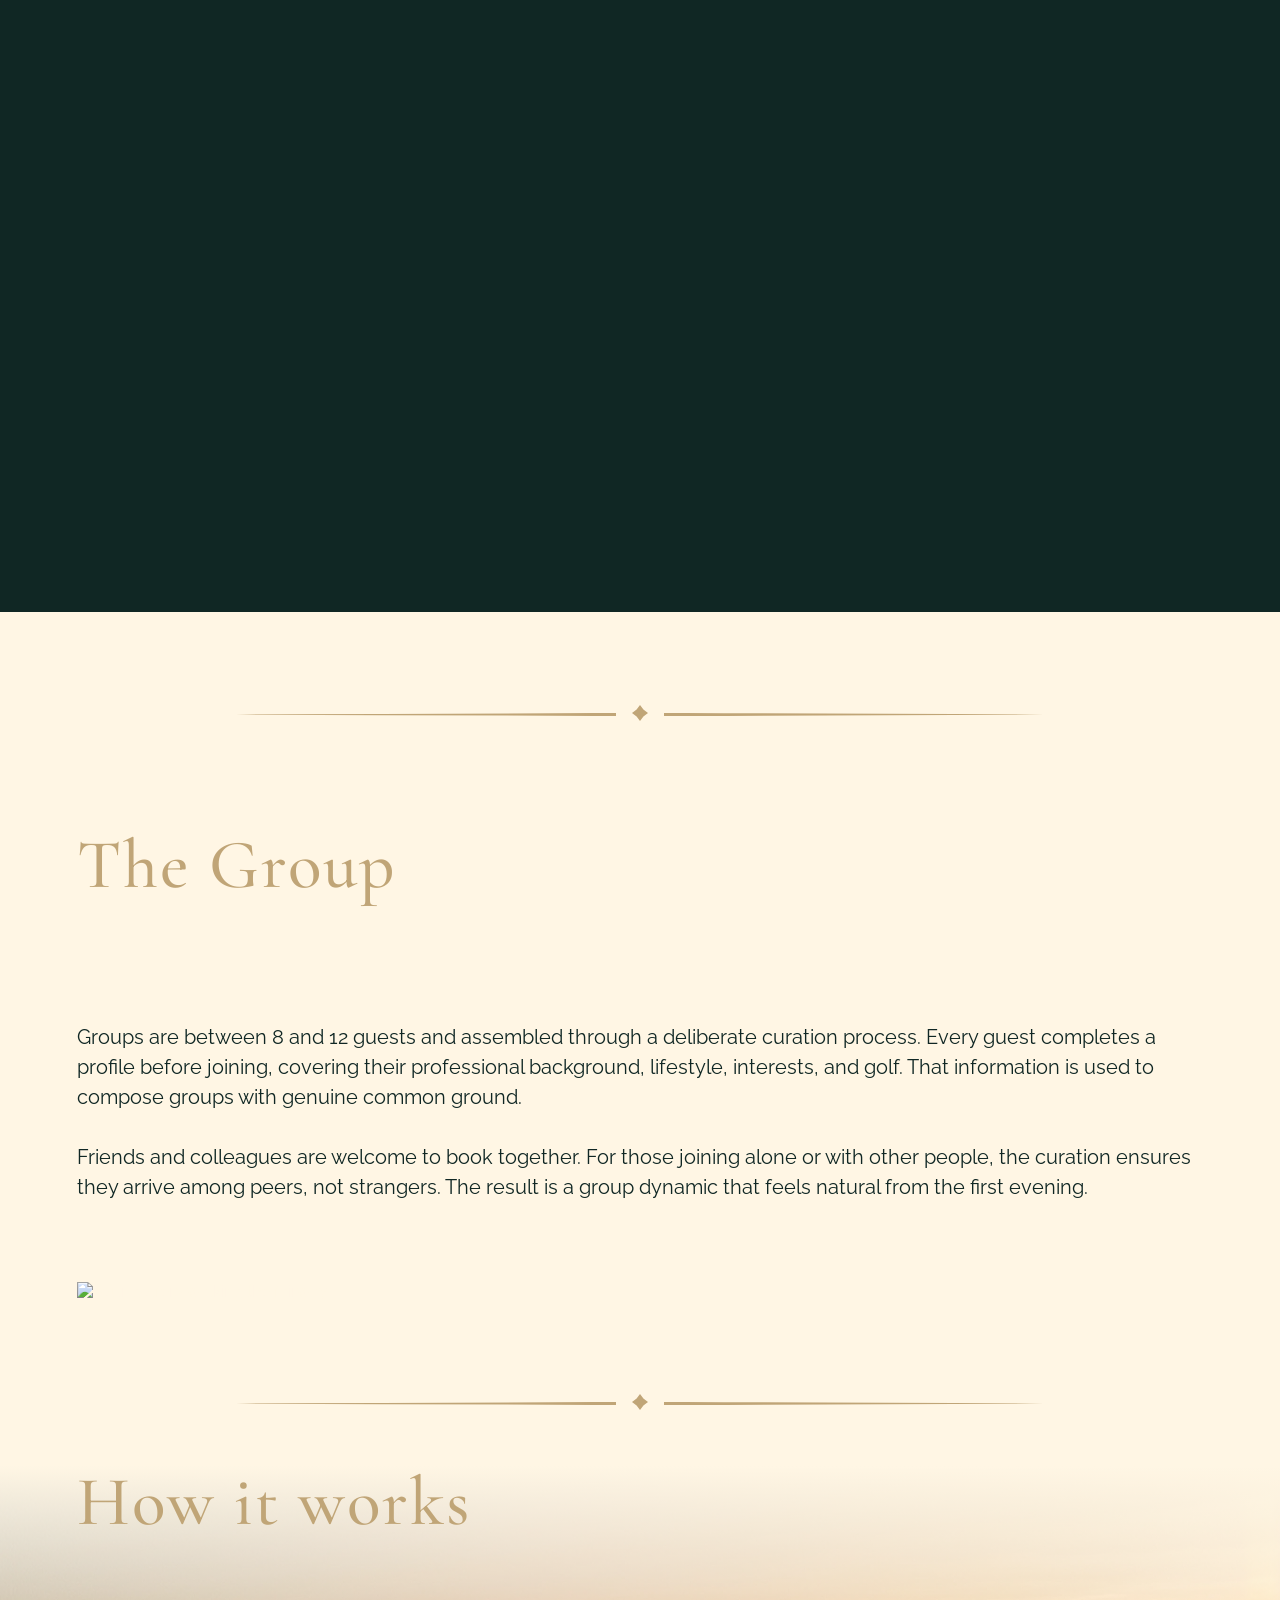
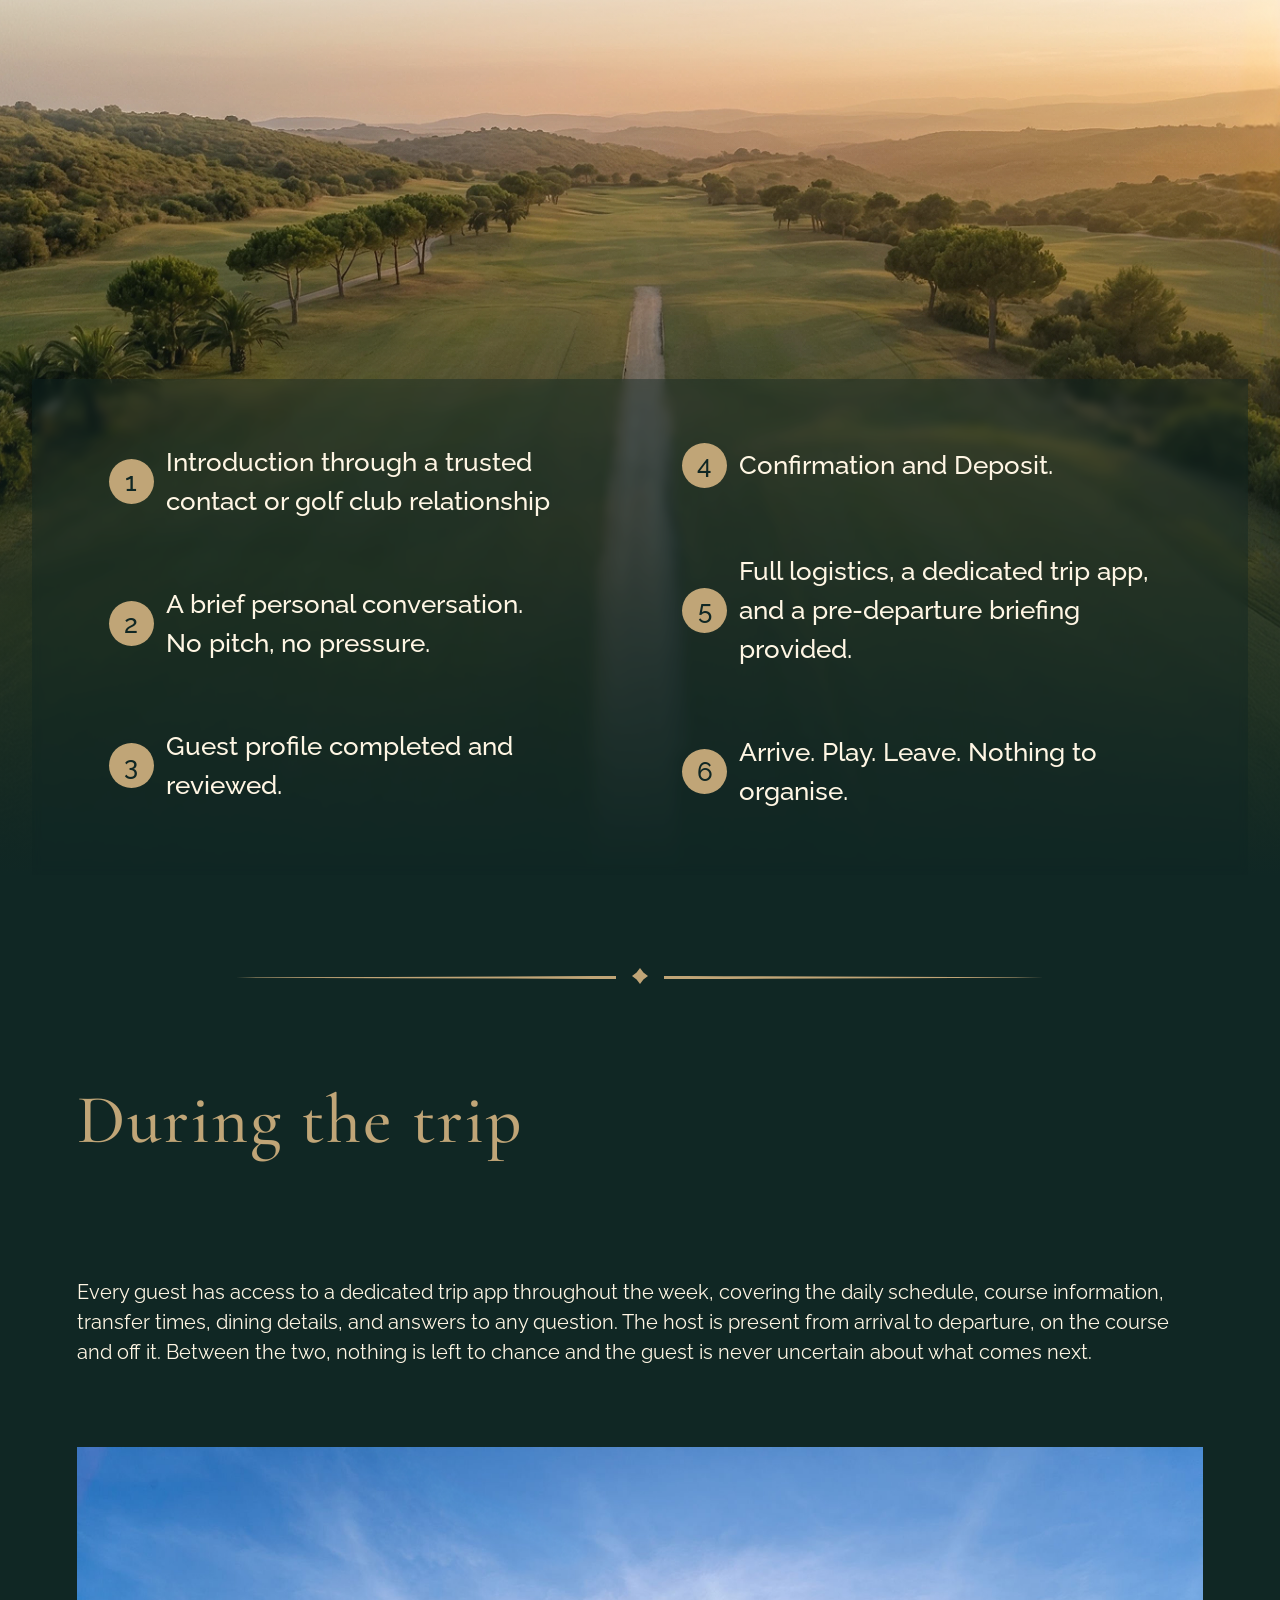
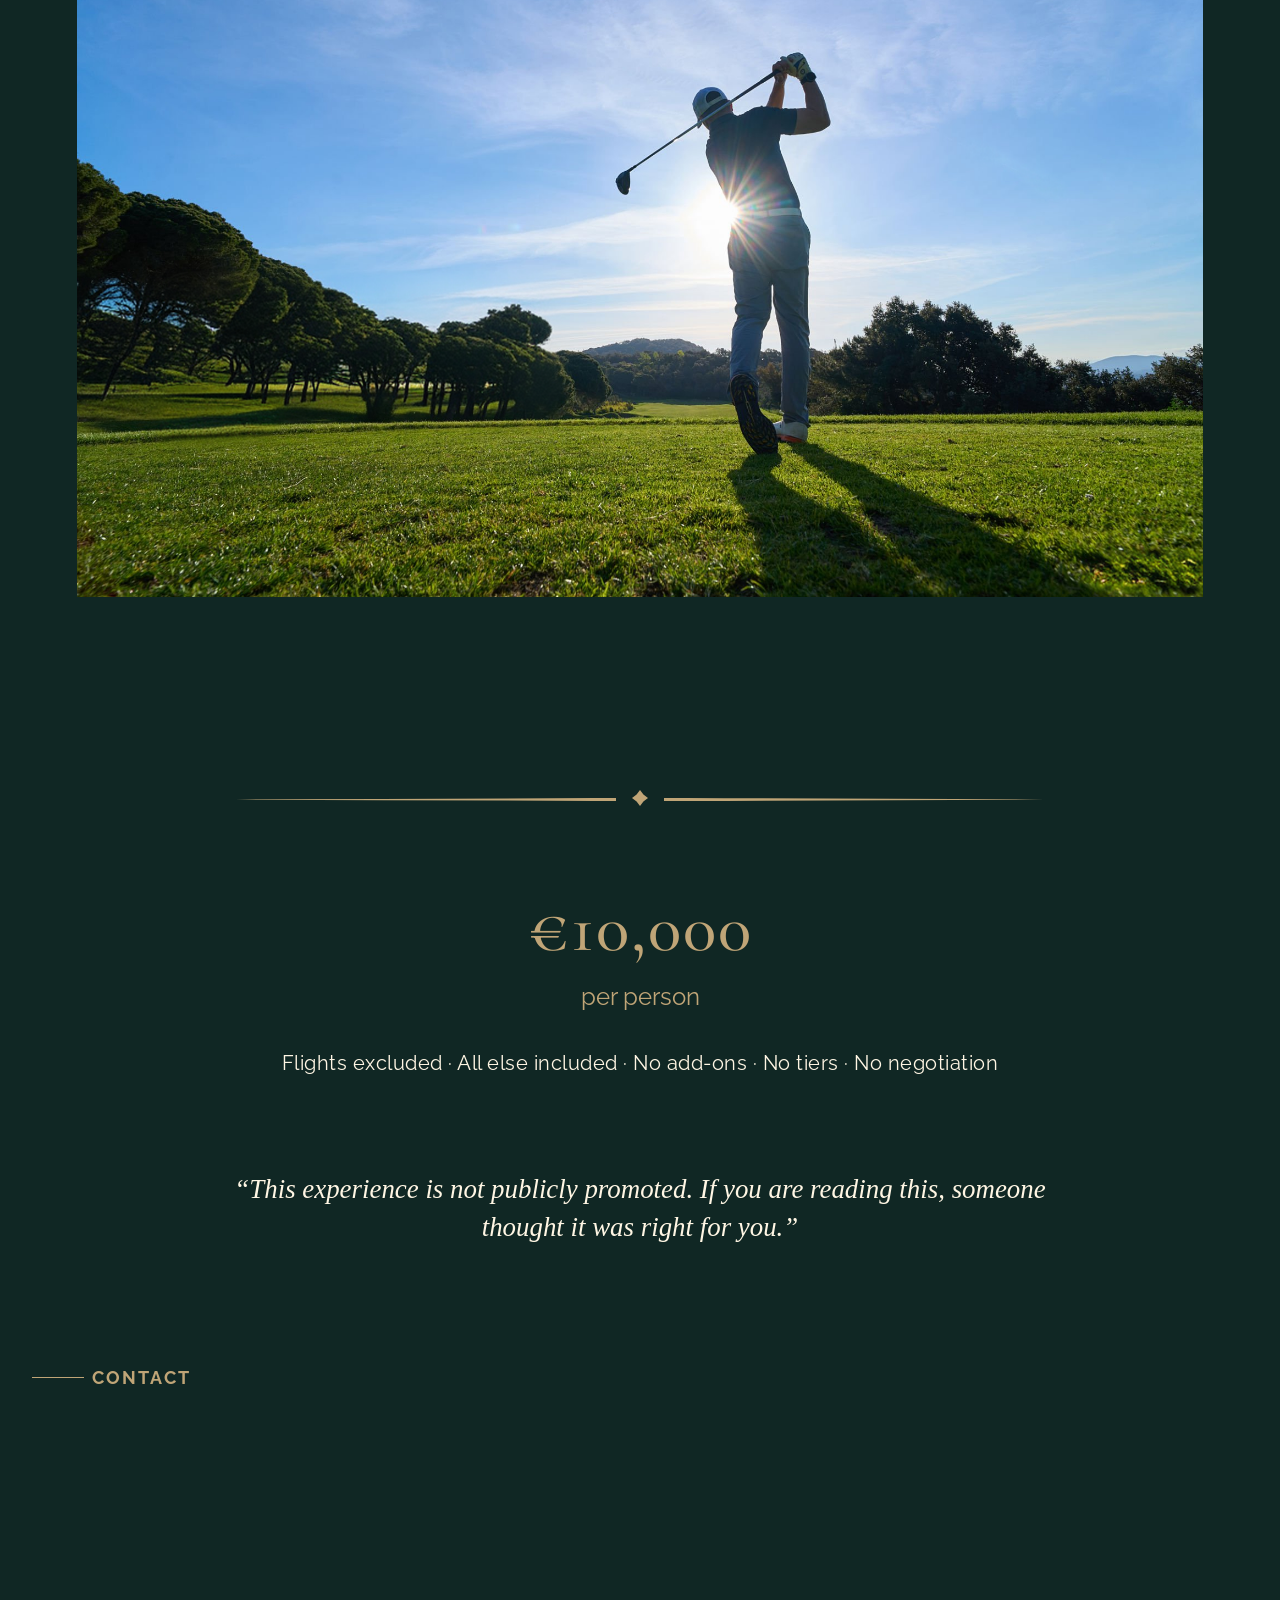
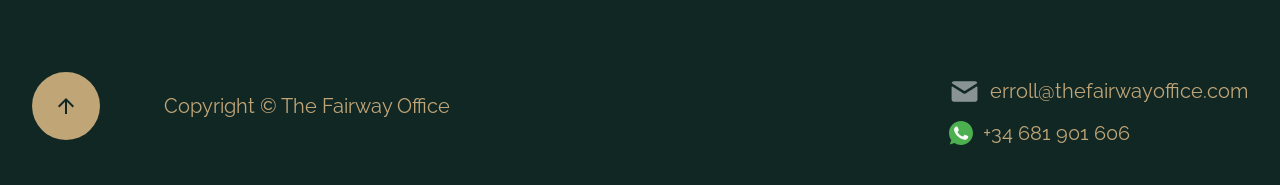
==== commit 086d503d: "Actualizar texto en la sección de héroe para mejorar la claridad del mensaje." ====
--- a/index.html
+++ b/index.html
@@ -37,7 +37,7 @@
         </div>
 
         <h1 class="hero-title">
-          Five courses. Seven nights. <br />By invitation only.
+          Five courses. <br />Seven nights. <br />By invitation only.
         </h1>
 
         <div class="hero-lead">
@@ -225,7 +225,7 @@
                   </div>
                 </div>
                 <a
-                  href="https://www.valderrama.com"
+                  href="https://www.valderrama.com/golf-course/"
                   target="_blank"
                   class="course-cta m-reveal delay-2"
                 >
@@ -266,7 +266,7 @@
                   </div>
                 </div>
                 <a
-                  href="https://lahaciendagolf.com/en/"
+                  href="https://lahaciendagolf.com/en/golf/links-course/hole-by-hole/"
                   target="_blank"
                   class="course-cta m-reveal delay-2"
                 >
@@ -304,7 +304,7 @@
                   </div>
                 </div>
                 <a
-                  href="https://fincacortesin.com"
+                  href=" https://fincacortesin.com/golf-costa-sol/holes/?_gl=1*8oek0x*_up*MQ..*_ga*MTUzMzY5MjcyLjE3ODczOTAzOTY.*_ga_XMRT9FYK90*czE3ODczOTAzOTUkbzEkZzAkdDE3ODczOTAzOTUkajYwJGwwJGg0NjU3MTk1NzY"
                   target="_blank"
                   class="course-cta m-reveal delay-2"
                 >
@@ -340,7 +340,7 @@
                   </div>
                 </div>
                 <a
-                  href="https://www.lareservaclubsotogrande.com"
+                  href="https://www.lareservaclubsotogrande.com/hole-by-hole/"
                   target="_blank"
                   class="course-cta m-reveal delay-2"
                 >
